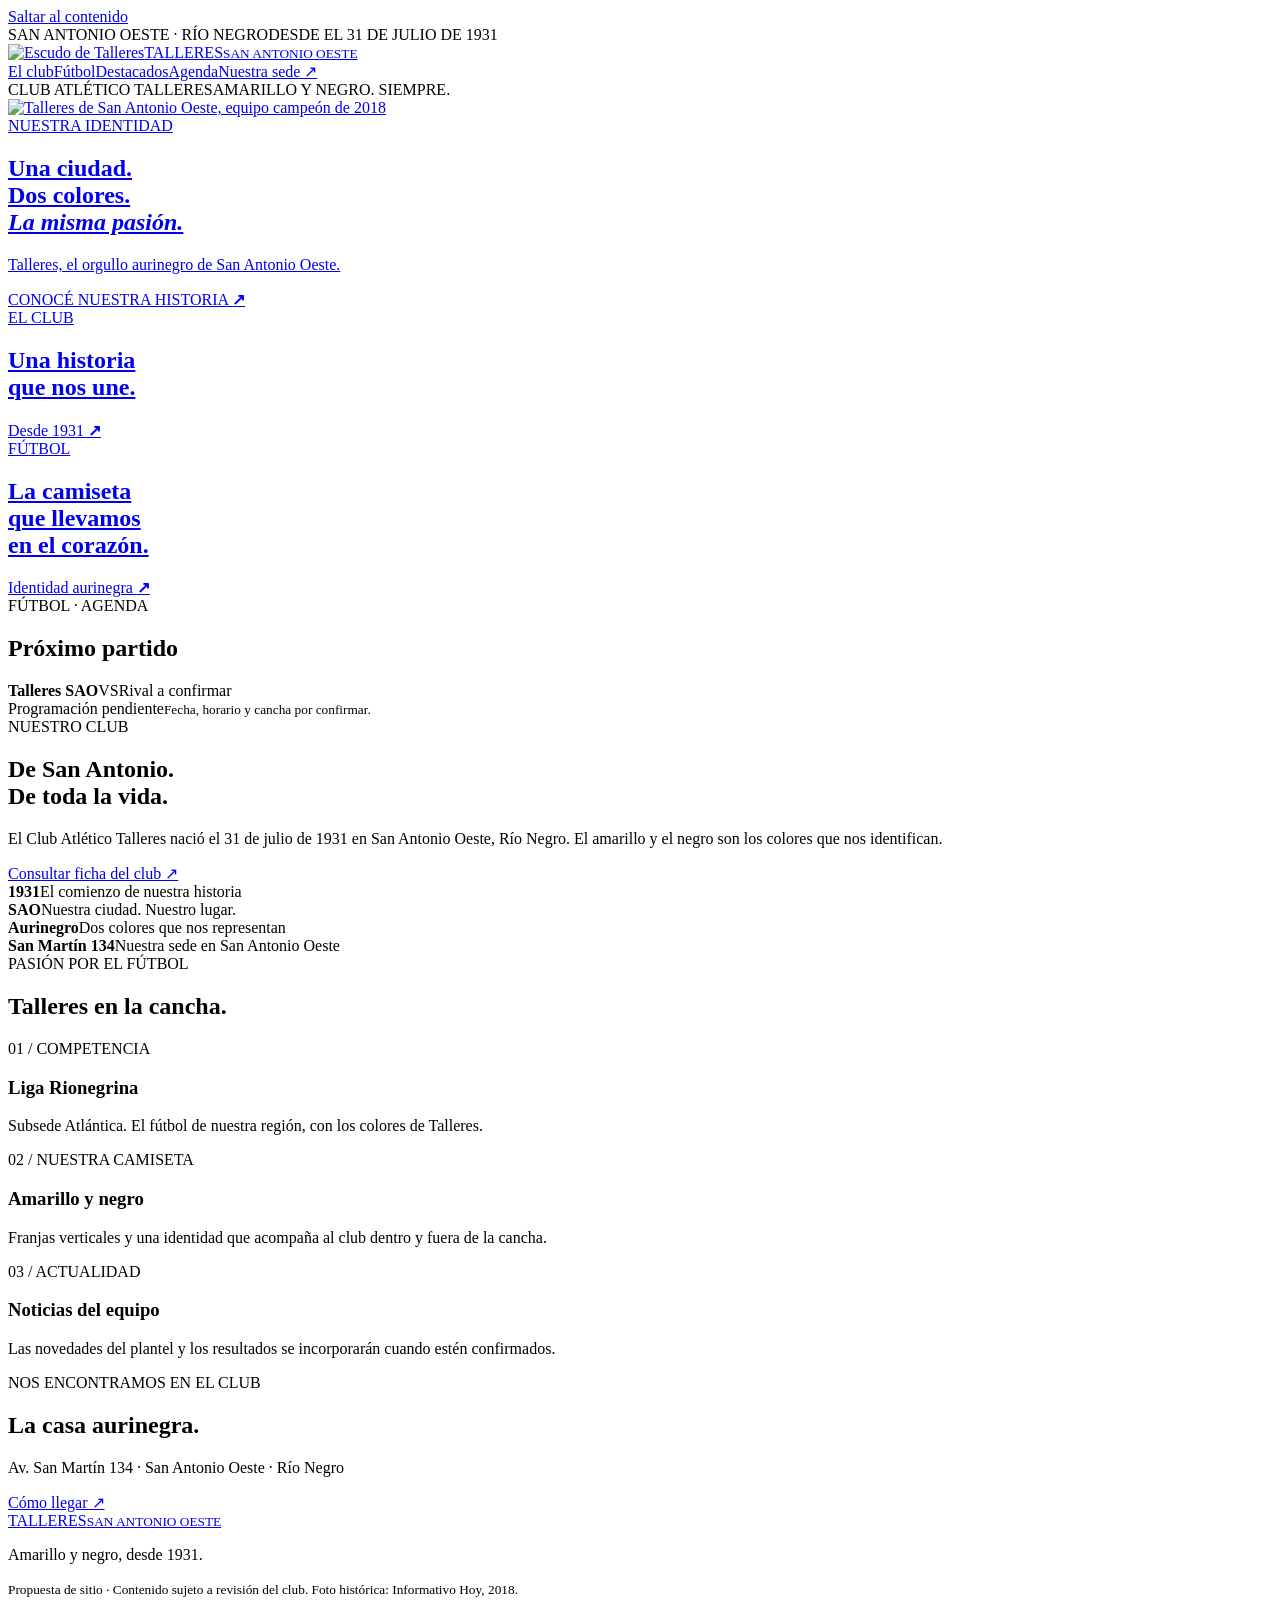
==== index.html @ a7f8552d "Primera versión web Talleres SAO" ====
<!DOCTYPE html>
<!-- saved from url=(0046)https://talleres-sao.fransilver.chatgpt.site/# -->
<html lang="es"><head><meta http-equiv="Content-Type" content="text/html; charset=UTF-8"><meta name="viewport" content="width=device-width, initial-scale=1"><link rel="preload" href="./index_files/escudo.png" as="image"><link rel="preload" href="./index_files/equipo.jpg" as="image"><link rel="stylesheet" href="./index_files/index.DuceRrPT.css" data-rsc-css-href="/_next/static/css/index.DuceRrPT.css" data-precedence="vite-rsc/importer-resources"><link rel="modulepreload" fetchpriority="low" href="./index_files/index-C9va-5Je.js.descarga"><script src="./index_files/rolldown-runtime-C60lm6uB.js.descarga" type="module" async=""></script><script src="./index_files/framework-D_rUT4EX.js.descarga" type="module" async=""></script><link rel="modulepreload" href="https://talleres-sao.fransilver.chatgpt.site/_next/static/chunks/layout-segment-context-BQGZk08B.js" crossorigin=""><title>Talleres SAO | Pasión aurinegra</title><meta name="description" content="Club Atlético Talleres de San Antonio Oeste. Historia, fútbol y comunidad aurinegra."><script>Object.assign(((self[Symbol.for("vinext.navigationRuntime")]??={bootstrap:{routeManifest:null},functions:{}}).bootstrap.rsc??={rsc:[]}),{params:{},nav:{"pathname":"/","searchParams":[]}})</script><link rel="modulepreload" href="./index_files/index-C9va-5Je.js.descarga">
<link rel="modulepreload" as="script" crossorigin="" href="./index_files/rolldown-runtime-C60lm6uB.js.descarga"><link rel="modulepreload" as="script" crossorigin="" href="./index_files/framework-D_rUT4EX.js.descarga"></head><body><a class="skip" href="https://talleres-sao.fransilver.chatgpt.site/#contenido">Saltar al contenido</a><div class="topline"><span>SAN ANTONIO OESTE · RÍO NEGRO</span><span>DESDE EL 31 DE JULIO DE 1931</span></div><header><a class="brand" href="https://talleres-sao.fransilver.chatgpt.site/#"><img src="./index_files/escudo.png" alt="Escudo de Talleres"><span>TALLERES<small>SAN ANTONIO OESTE</small></span></a><nav aria-label="Navegación principal"><a href="https://talleres-sao.fransilver.chatgpt.site/#club">El club</a><a href="https://talleres-sao.fransilver.chatgpt.site/#futbol">Fútbol</a><a href="https://talleres-sao.fransilver.chatgpt.site/#destacados">Destacados</a><a href="https://talleres-sao.fransilver.chatgpt.site/#agenda">Agenda</a><a class="nav-contact" href="https://talleres-sao.fransilver.chatgpt.site/#contacto">Nuestra sede ↗</a></nav></header><main id="contenido"><div class="sectionline"><span>CLUB ATLÉTICO TALLERES</span><span>AMARILLO Y NEGRO. SIEMPRE.</span></div><section class="newsgrid" id="destacados" aria-label="Destacados del club"><a class="hero" href="https://talleres-sao.fransilver.chatgpt.site/#club"><img class="hero-photo" src="./index_files/equipo.jpg" alt="Talleres de San Antonio Oeste, equipo campeón de 2018"><div class="shade"></div><div class="hero-copy"><span class="tag">NUESTRA IDENTIDAD</span><h1>Una ciudad.<br>Dos colores.<br><em>La misma pasión.</em></h1><p>Talleres, el orgullo aurinegro de San Antonio Oeste.</p><span class="read">CONOCÉ NUESTRA HISTORIA <b>↗</b></span></div></a><div class="sidecards"><a class="identity-card" href="https://talleres-sao.fransilver.chatgpt.site/#club"><span class="tag">EL CLUB</span><img src="./index_files/escudo.png" alt=""><div><h2>Una historia<br>que nos une.</h2><span>Desde 1931 <b>↗</b></span></div></a><a class="football-card" href="https://talleres-sao.fransilver.chatgpt.site/#futbol"><span class="tag">FÚTBOL</span><h2>La camiseta<br>que llevamos<br>en el corazón.</h2><span>Identidad aurinegra <b>↗</b></span></a></div></section><section class="agenda" id="agenda"><div><span class="eyebrow">FÚTBOL · AGENDA</span><h2>Próximo partido</h2></div><div class="fixture"><img src="./index_files/escudo.png" alt=""><strong>Talleres SAO</strong><span class="versus">VS</span><span>Rival a confirmar</span></div><div class="pending"><span class="dot"></span>Programación pendiente<small>Fecha, horario y cancha por confirmar.</small></div></section><section class="club" id="club"><div class="club-heading"><span class="eyebrow">NUESTRO CLUB</span><h2>De San Antonio.<br>De toda la vida.</h2><p>El Club Atlético Talleres nació el 31 de julio de 1931 en San Antonio Oeste, Río Negro. El amarillo y el negro son los colores que nos identifican.</p><a class="textlink" href="https://oncepatagonico.com.ar/club-atletico-talleres/" target="_blank" rel="noreferrer">Consultar ficha del club ↗</a></div><div class="facts"><article><strong>1931</strong><span>El comienzo de nuestra historia</span></article><article><strong>SAO</strong><span>Nuestra ciudad. Nuestro lugar.</span></article><article><strong>Aurinegro</strong><span>Dos colores que nos representan</span></article><article><strong>San Martín 134</strong><span>Nuestra sede en San Antonio Oeste</span></article></div></section><section class="football" id="futbol"><div><span class="eyebrow">PASIÓN POR EL FÚTBOL</span><h2>Talleres en la cancha.</h2></div><div class="football-info"><article><span>01 / COMPETENCIA</span><h3>Liga Rionegrina</h3><p>Subsede Atlántica. El fútbol de nuestra región, con los colores de Talleres.</p></article><article><span>02 / NUESTRA CAMISETA</span><h3>Amarillo y negro</h3><p>Franjas verticales y una identidad que acompaña al club dentro y fuera de la cancha.</p></article><article><span>03 / ACTUALIDAD</span><h3>Noticias del equipo</h3><p>Las novedades del plantel y los resultados se incorporarán cuando estén confirmados.</p></article></div></section><section class="contact" id="contacto"><span class="eyebrow">NOS ENCONTRAMOS EN EL CLUB</span><h2>La casa aurinegra.</h2><p>Av. San Martín 134 · San Antonio Oeste · Río Negro</p><a href="https://www.google.com/maps/search/?api=1&amp;query=Club+Atletico+Talleres+San+Martin+134+San+Antonio+Oeste" target="_blank" rel="noreferrer">Cómo llegar ↗</a></section></main><footer><a class="brand" href="https://talleres-sao.fransilver.chatgpt.site/#"><img src="./index_files/escudo.png" alt=""><span>TALLERES<small>SAN ANTONIO OESTE</small></span></a><p>Amarillo y negro, desde 1931.</p><small>Propuesta de sitio · Contenido sujeto a revisión del club. Foto histórica: Informativo Hoy, 2018.</small></footer><script type="module" src="./index_files/index-C9va-5Je.js.descarga" id="_R_" async=""></script><script>((self[Symbol.for("vinext.navigationRuntime")]??={bootstrap:{routeManifest:null},functions:{}}).bootstrap.rsc??={rsc:[]}).rsc.push("0:{\"page:/\":\"$L1\",\"layout:/\":\"$L2\",\"route:/\":\"$L3\",\"__route\":\"route:/\",\"__interceptionContext\":null,\"__layoutIds\":[\"layout:/\"],\"__rootLayout\":\"/\",\"__bfcacheSegmentIdentities\":{\"layout:/\":\"[\\\"layout\\\",\\\"layout:/\\\",\\\"root-boundary:/\\\",\\\"\\\"]\",\"page:/\":\"[\\\"page\\\",\\\"page:/\\\",\\\"root-boundary:/\\\",\\\"\\\"]\"},\"__srcPage\":[\"page\"],\"__layoutFlags\":{\"layout:/\":\"s\"},\"__artifactCompatibility\":{\"schemaVersion\":1,\"graphVersion\":\"app-route-graph:1177fd80f83fa7b0\",\"deploymentVersion\":\"80a77505-6326-41f4-8bcb-4fffc9654a44\",\"appElementsSchemaVersion\":1,\"rscPayloadSchemaVersion\":1,\"rootBoundaryId\":\"/\",\"renderEpoch\":null},\"__dynamicStaleTime\":0}\n")</script><script>((self[Symbol.for("vinext.navigationRuntime")]??={bootstrap:{routeManifest:null},functions:{}}).bootstrap.rsc??={rsc:[]}).rsc.push("4:I[\"3bb4c73cb361\",[],\"Children\",1]\n")</script><script>((self[Symbol.for("vinext.navigationRuntime")]??={bootstrap:{routeManifest:null},functions:{}}).bootstrap.rsc??={rsc:[]}).rsc.push("5:I[\"0bef8629d058\",[],\"GlobalErrorBoundary\",1]\n")</script><script>((self[Symbol.for("vinext.navigationRuntime")]??={bootstrap:{routeManifest:null},functions:{}}).bootstrap.rsc??={rsc:[]}).rsc.push("6:I[\"a7f3f1d63985\",[],\"default\",1]\n")</script><script>((self[Symbol.for("vinext.navigationRuntime")]??={bootstrap:{routeManifest:null},functions:{}}).bootstrap.rsc??={rsc:[]}).rsc.push("7:I[\"0bef8629d058\",[],\"ErrorBoundary\",1]\n")</script><script>((self[Symbol.for("vinext.navigationRuntime")]??={bootstrap:{routeManifest:null},functions:{}}).bootstrap.rsc??={rsc:[]}).rsc.push("8:I[\"bcc88b3729e4\",[],\"LayoutSegmentProvider\",1]\n")</script><script>((self[Symbol.for("vinext.navigationRuntime")]??={bootstrap:{routeManifest:null},functions:{}}).bootstrap.rsc??={rsc:[]}).rsc.push("9:I[\"3bb4c73cb361\",[],\"Slot\",1]\n")</script><script>((self[Symbol.for("vinext.navigationRuntime")]??={bootstrap:{routeManifest:null},functions:{}}).bootstrap.rsc??={rsc:[]}).rsc.push("a:I[\"0bef8629d058\",[],\"NotFoundBoundary\",1]\n")</script><script>((self[Symbol.for("vinext.navigationRuntime")]??={bootstrap:{routeManifest:null},functions:{}}).bootstrap.rsc??={rsc:[]}).rsc.push("b:I[\"fdec6512cad3\",[],\"AppRouterScrollTarget\",1]\n")</script><script>((self[Symbol.for("vinext.navigationRuntime")]??={bootstrap:{routeManifest:null},functions:{}}).bootstrap.rsc??={rsc:[]}).rsc.push("c:I[\"0bef8629d058\",[],\"RedirectBoundary\",1]\n")</script><script>((self[Symbol.for("vinext.navigationRuntime")]??={bootstrap:{routeManifest:null},functions:{}}).bootstrap.rsc??={rsc:[]}).rsc.push(":HL[\"/_next/static/css/index.DuceRrPT.css\",\"style\"     ]\n")</script><script>((self[Symbol.for("vinext.navigationRuntime")]??={bootstrap:{routeManifest:null},functions:{}}).bootstrap.rsc??={rsc:[]}).rsc.push("2:[[[\"$\",\"link\",\"css:/_next/static/css/index.DuceRrPT.css\",{\"rel\":\"stylesheet\",\"precedence\":\"vite-rsc/importer-resources\",\"href\":\"/_next/static/css/index.DuceRrPT.css\",\"data-rsc-css-href\":\"/_next/static/css/index.DuceRrPT.css\"}],\"$undefined\"],[\"$\",\"html\",null,{\"lang\":\"es\",\"children\":[\"$\",\"body\",null,{\"children\":[\"$\",\"$L4\",null,{}]}]}]]\n")</script><script>((self[Symbol.for("vinext.navigationRuntime")]??={bootstrap:{routeManifest:null},functions:{}}).bootstrap.rsc??={rsc:[]}).rsc.push("3:[[[\"$\",\"meta\",null,{\"charSet\":\"utf-8\"}],[[\"$\",\"title\",\"0\",{\"children\":\"Talleres SAO | Pasión aurinegra\"}],[\"$\",\"meta\",\"1\",{\"name\":\"description\",\"content\":\"Club Atlético Talleres de San Antonio Oeste. Historia, fútbol y comunidad aurinegra.\"}]],[[\"$\",\"meta\",\"0\",{\"name\":\"viewport\",\"content\":\"width=device-width, initial-scale=1\"}]]],[\"$\",\"$L5\",null,{\"fallback\":\"$6\",\"children\":[\"$\",\"$L7\",null,{\"fallback\":\"$6\",\"children\":[\"$\",\"$L8\",null,{\"providerId\":\"layout:/\",\"segmentMap\":{\"children\":[]},\"children\":[\"$\",\"$L9\",null,{\"id\":\"layout:/\",\"parallelSlots\":\"$undefined\",\"children\":[\"$\",\"$La\",null,{\"resetKey\":\"\",\"fallback\":[[\"$\",\"title\",null,{\"children\":\"404: This page could not be found.\"}],[\"$\",\"div\",null,{\"style\":{\"fontFamily\":\"system-ui,\\\"Segoe UI\\\",Roboto,Helvetica,Arial,sans-serif,\\\"Apple Color Emoji\\\",\\\"Segoe UI Emoji\\\"\",\"height\":\"100vh\",\"textAlign\":\"center\",\"display\":\"flex\",\"flexDirection\":\"column\",\"alignItems\":\"center\",\"justifyContent\":\"center\"},\"children\":[\"$\",\"div\",null,{\"children\":[[\"$\",\"style\",null,{\"dangerouslySetInnerHTML\":{\"__html\":\"body{color:#000;background:#fff;margin:0}.next-error-h1{border-right:1px solid rgba(0,0,0,.3)}@media (prefers-color-scheme:dark){body{color:#fff;background:#000}.next-error-h1{border-right:1px solid rgba(255,255,255,.3)}}\"}}],[\"$\",\"h1\",null,{\"className\":\"next-error-h1\",\"style\":{\"display\":\"inline-block\",\"margin\":\"0 20px 0 0\",\"padding\":\"0 23px 0 0\",\"fontSize\":24,\"fontWeight\":500,\"verticalAlign\":\"top\",\"lineHeight\":\"49px\"},\"children\":404}],[\"$\",\"div\",null,{\"style\":{\"display\":\"inline-block\"},\"children\":[\"$\",\"h2\",null,{\"style\":{\"fontSize\":14,\"fontWeight\":400,\"lineHeight\":\"49px\",\"margin\":0},\"children\":\"This page could not be found.\"}]}]]}]}]],\"children\":[\"$\",\"$Lb\",null,{\"children\":[\"$\",\"$Lc\",null,{\"children\":[[\"$\",\"$L8\",null,{\"providerId\":\"page:/\",\"segmentMap\":{\"children\":[\"__PAGE__\"]},\"children\":[\"$\",\"$L9\",null,{\"id\":\"page:/\"}]}],null]}]}]}]}]}]}]}],null,null]\n")</script><script>((self[Symbol.for("vinext.navigationRuntime")]??={bootstrap:{routeManifest:null},functions:{}}).bootstrap.rsc??={rsc:[]}).rsc.push(":HL[\"/escudo.png\",\"image\"]\n")</script><script>((self[Symbol.for("vinext.navigationRuntime")]??={bootstrap:{routeManifest:null},functions:{}}).bootstrap.rsc??={rsc:[]}).rsc.push(":HL[\"/equipo.jpg\",\"image\"]\n")</script><script>((self[Symbol.for("vinext.navigationRuntime")]??={bootstrap:{routeManifest:null},functions:{}}).bootstrap.rsc??={rsc:[]}).rsc.push("1:[[\"$\",\"a\",null,{\"className\":\"skip\",\"href\":\"#contenido\",\"children\":\"Saltar al contenido\"}],[\"$\",\"div\",null,{\"className\":\"topline\",\"children\":[[\"$\",\"span\",null,{\"children\":\"SAN ANTONIO OESTE · RÍO NEGRO\"}],[\"$\",\"span\",null,{\"children\":\"DESDE EL 31 DE JULIO DE 1931\"}]]}],[\"$\",\"header\",null,{\"children\":[[\"$\",\"a\",null,{\"className\":\"brand\",\"href\":\"#\",\"children\":[[\"$\",\"img\",null,{\"src\":\"/escudo.png\",\"alt\":\"Escudo de Talleres\"}],[\"$\",\"span\",null,{\"children\":[\"TALLERES\",[\"$\",\"small\",null,{\"children\":\"SAN ANTONIO OESTE\"}]]}]]}],[\"$\",\"nav\",null,{\"aria-label\":\"Navegación principal\",\"children\":[[\"$\",\"a\",null,{\"href\":\"#club\",\"children\":\"El club\"}],[\"$\",\"a\",null,{\"href\":\"#futbol\",\"children\":\"Fútbol\"}],[\"$\",\"a\",null,{\"href\":\"#destacados\",\"children\":\"Destacados\"}],[\"$\",\"a\",null,{\"href\":\"#agenda\",\"children\":\"Agenda\"}],[\"$\",\"a\",null,{\"className\":\"nav-contact\",\"href\":\"#contacto\",\"children\":\"Nuestra sede ↗\"}]]}]]}],[\"$\",\"main\",null,{\"id\":\"contenido\",\"children\":[[\"$\",\"div\",null,{\"className\":\"sectionline\",\"children\":[[\"$\",\"span\",null,{\"children\":\"CLUB ATLÉTICO TALLERES\"}],[\"$\",\"span\",null,{\"children\":\"AMARILLO Y NEGRO. SIEMPRE.\"}]]}],[\"$\",\"section\",null,{\"className\":\"newsgrid\",\"id\":\"destacados\",\"aria-label\":\"Destacados del club\",\"children\":[[\"$\",\"a\",null,{\"className\":\"hero\",\"href\":\"#club\",\"children\":[[\"$\",\"img\",null,{\"className\":\"hero-photo\",\"src\":\"/equipo.jpg\",\"alt\":\"Talleres de San Antonio Oeste, equipo campeón de 2018\"}],[\"$\",\"div\",null,{\"className\":\"shade\"}],[\"$\",\"div\",null,{\"className\":\"hero-copy\",\"children\":[[\"$\",\"span\",null,{\"className\":\"tag\",\"children\":\"NUESTRA IDENTIDAD\"}],[\"$\",\"h1\",null,{\"children\":[\"Una ciudad.\",[\"$\",\"br\",null,{}],\"Dos colores.\",[\"$\",\"br\",null,{}],[\"$\",\"em\",null,{\"children\":\"La misma pasión.\"}]]}],[\"$\",\"p\",null,{\"children\":\"Talleres, el orgullo aurinegro de San Antonio Oeste.\"}],[\"$\",\"span\",null,{\"className\":\"read\",\"children\":[\"CONOCÉ NUESTRA HISTORIA \",[\"$\",\"b\",null,{\"children\":\"↗\"}]]}]]}]]}],[\"$\",\"div\",null,{\"className\":\"sidecards\",\"children\":[[\"$\",\"a\",null,{\"className\":\"identity-card\",\"href\":\"#club\",\"children\":[[\"$\",\"span\",null,{\"className\":\"tag\",\"children\":\"EL CLUB\"}],[\"$\",\"img\",null,{\"src\":\"/escudo.png\",\"alt\":\"\"}],[\"$\",\"div\",null,{\"children\":[[\"$\",\"h2\",null,{\"children\":[\"Una historia\",[\"$\",\"br\",null,{}],\"que nos une.\"]}],[\"$\",\"span\",null,{\"children\":[\"Desde 1931 \",[\"$\",\"b\",null,{\"children\":\"↗\"}]]}]]}]]}],[\"$\",\"a\",null,{\"className\":\"football-card\",\"href\":\"#futbol\",\"children\":[[\"$\",\"span\",null,{\"className\":\"tag\",\"children\":\"FÚTBOL\"}],[\"$\",\"h2\",null,{\"children\":[\"La camiseta\",[\"$\",\"br\",null,{}],\"que llevamos\",[\"$\",\"br\",null,{}],\"en el corazón.\"]}],[\"$\",\"span\",null,{\"children\":[\"Identidad aurinegra \",[\"$\",\"b\",null,{\"children\":\"↗\"}]]}]]}]]}]]}],[\"$\",\"section\",null,{\"className\":\"agenda\",\"id\":\"agenda\",\"children\":[[\"$\",\"div\",null,{\"children\":[[\"$\",\"span\",null,{\"className\":\"eyebrow\",\"children\":\"FÚTBOL · AGENDA\"}],[\"$\",\"h2\",null,{\"children\":\"Próximo partido\"}]]}],[\"$\",\"div\",null,{\"className\":\"fixture\",\"children\":[[\"$\",\"img\",null,{\"src\":\"/escudo.png\",\"alt\":\"\"}],[\"$\",\"strong\",null,{\"children\":\"Talleres SAO\"}],[\"$\",\"span\",null,{\"className\":\"versus\",\"children\":\"VS\"}],[\"$\",\"span\",null,{\"children\":\"Rival a confirmar\"}]]}],[\"$\",\"div\",null,{\"className\":\"pending\",\"children\":[[\"$\",\"span\",null,{\"className\":\"dot\"}],\"Programación pendiente\",[\"$\",\"small\",null,{\"children\":\"Fecha, horario y cancha por confirmar.\"}]]}]]}],[\"$\",\"section\",null,{\"className\":\"club\",\"id\":\"club\",\"children\":[[\"$\",\"div\",null,{\"className\":\"club-heading\",\"children\":[[\"$\",\"span\",null,{\"className\":\"eyebrow\",\"children\":\"NUESTRO CLUB\"}],[\"$\",\"h2\",null,{\"children\":[\"De San Antonio.\",[\"$\",\"br\",null,{}],\"De toda la vida.\"]}],[\"$\",\"p\",null,{\"children\":\"El Club Atlético Talleres nació el 31 de julio de 1931 en San Antonio Oeste, Río Negro. El amarillo y el negro son los colores que nos identifican.\"}],[\"$\",\"a\",null,{\"className\":\"textlink\",\"href\":\"https://oncepatagonico.com.ar/club-atletico-talleres/\",\"target\":\"_blank\",\"rel\":\"noreferrer\",\"children\":\"Consultar ficha del club ↗\"}]]}],[\"$\",\"div\",null,{\"className\":\"facts\",\"children\":[[\"$\",\"article\",null,{\"children\":[[\"$\",\"strong\",null,{\"children\":\"1931\"}],[\"$\",\"span\",null,{\"children\":\"El comienzo de nuestra historia\"}]]}],[\"$\",\"article\",null,{\"children\":[[\"$\",\"strong\",null,{\"children\":\"SAO\"}],[\"$\",\"span\",null,{\"children\":\"Nuestra ciudad. Nuestro lugar.\"}]]}],[\"$\",\"article\",null,{\"children\":[[\"$\",\"strong\",null,{\"children\":\"Aurinegro\"}],[\"$\",\"span\",null,{\"children\":\"Dos colores que nos representan\"}]]}],[\"$\",\"article\",null,{\"children\":[[\"$\",\"strong\",null,{\"children\":\"San Martín 134\"}],[\"$\",\"span\",null,{\"children\":\"Nuestra sede en San Antonio Oeste\"}]]}]]}]]}],[\"$\",\"section\",null,{\"className\":\"football\",\"id\":\"futbol\",\"children\":[[\"$\",\"div\",null,{\"children\":[[\"$\",\"span\",null,{\"className\":\"eyebrow\",\"children\":\"PASIÓN POR EL FÚTBOL\"}],[\"$\",\"h2\",null,{\"children\":\"Talleres en la cancha.\"}]]}],[\"$\",\"div\",null,{\"className\":\"football-info\",\"children\":[\"$Ld\",\"$Le\",\"$Lf\"]}]]}],\"$L10\"]}],\"$L11\"]\n")</script><script>((self[Symbol.for("vinext.navigationRuntime")]??={bootstrap:{routeManifest:null},functions:{}}).bootstrap.rsc??={rsc:[]}).rsc.push("d:[\"$\",\"article\",null,{\"children\":[[\"$\",\"span\",null,{\"children\":\"01 / COMPETENCIA\"}],[\"$\",\"h3\",null,{\"children\":\"Liga Rionegrina\"}],[\"$\",\"p\",null,{\"children\":\"Subsede Atlántica. El fútbol de nuestra región, con los colores de Talleres.\"}]]}]\n")</script><script>((self[Symbol.for("vinext.navigationRuntime")]??={bootstrap:{routeManifest:null},functions:{}}).bootstrap.rsc??={rsc:[]}).rsc.push("e:[\"$\",\"article\",null,{\"children\":[[\"$\",\"span\",null,{\"children\":\"02 / NUESTRA CAMISETA\"}],[\"$\",\"h3\",null,{\"children\":\"Amarillo y negro\"}],[\"$\",\"p\",null,{\"children\":\"Franjas verticales y una identidad que acompaña al club dentro y fuera de la cancha.\"}]]}]\n")</script><script>((self[Symbol.for("vinext.navigationRuntime")]??={bootstrap:{routeManifest:null},functions:{}}).bootstrap.rsc??={rsc:[]}).rsc.push("f:[\"$\",\"article\",null,{\"children\":[[\"$\",\"span\",null,{\"children\":\"03 / ACTUALIDAD\"}],[\"$\",\"h3\",null,{\"children\":\"Noticias del equipo\"}],[\"$\",\"p\",null,{\"children\":\"Las novedades del plantel y los resultados se incorporarán cuando estén confirmados.\"}]]}]\n")</script><script>((self[Symbol.for("vinext.navigationRuntime")]??={bootstrap:{routeManifest:null},functions:{}}).bootstrap.rsc??={rsc:[]}).rsc.push("10:[\"$\",\"section\",null,{\"className\":\"contact\",\"id\":\"contacto\",\"children\":[[\"$\",\"span\",null,{\"className\":\"eyebrow\",\"children\":\"NOS ENCONTRAMOS EN EL CLUB\"}],[\"$\",\"h2\",null,{\"children\":\"La casa aurinegra.\"}],[\"$\",\"p\",null,{\"children\":\"Av. San Martín 134 · San Antonio Oeste · Río Negro\"}],[\"$\",\"a\",null,{\"href\":\"https://www.google.com/maps/search/?api=1\u0026query=Club+Atletico+Talleres+San+Martin+134+San+Antonio+Oeste\",\"target\":\"_blank\",\"rel\":\"noreferrer\",\"children\":\"Cómo llegar ↗\"}]]}]\n")</script><script>((self[Symbol.for("vinext.navigationRuntime")]??={bootstrap:{routeManifest:null},functions:{}}).bootstrap.rsc??={rsc:[]}).rsc.push("11:[\"$\",\"footer\",null,{\"children\":[[\"$\",\"a\",null,{\"className\":\"brand\",\"href\":\"#\",\"children\":[[\"$\",\"img\",null,{\"src\":\"/escudo.png\",\"alt\":\"\"}],[\"$\",\"span\",null,{\"children\":[\"TALLERES\",[\"$\",\"small\",null,{\"children\":\"SAN ANTONIO OESTE\"}]]}]]}],[\"$\",\"p\",null,{\"children\":\"Amarillo y negro, desde 1931.\"}],[\"$\",\"small\",null,{\"children\":\"Propuesta de sitio · Contenido sujeto a revisión del club. Foto histórica: Informativo Hoy, 2018.\"}]]}]\n")</script><script>Object.assign(((self[Symbol.for("vinext.navigationRuntime")]??={bootstrap:{routeManifest:null},functions:{}}).bootstrap.rsc??={rsc:[]}),{"initialCacheKind":"static"});((self[Symbol.for("vinext.navigationRuntime")]??={bootstrap:{routeManifest:null},functions:{}}).bootstrap.rsc??={rsc:[]}).done=true</script><script>(function(){function c(){var b=a.contentDocument||(a.contentWindow&&a.contentWindow.document);if(b){var d=b.createElement('script');d.innerHTML="window.__CF$cv$params={r:'a37061225b28950c',t:'MTc4ODcyODE3Nw=='};var a=document.createElement('script');a.src='/cdn-cgi/challenge-platform/scripts/jsd/main.js';document.getElementsByTagName('head')[0].appendChild(a);";b.getElementsByTagName('head')[0].appendChild(d)}}if(document.body){var a=document.createElement('iframe');a.height=1;a.width=1;a.style.position='absolute';a.style.top=0;a.style.left=0;a.style.border='none';a.style.visibility='hidden';document.body.appendChild(a);if('loading'!==document.readyState)c();else if(window.addEventListener)document.addEventListener('DOMContentLoaded',c);else{var e=document.onreadystatechange||function(){};document.onreadystatechange=function(b){e(b);'loading'!==document.readyState&&(document.onreadystatechange=e,c())}}}})();</script><iframe height="1" width="1" style="position: absolute; top: 0px; left: 0px; border-width: medium; border-style: none; border-color: currentcolor; border-image: none; visibility: hidden;" src="./index_files/saved_resource.html"></iframe></body></html>
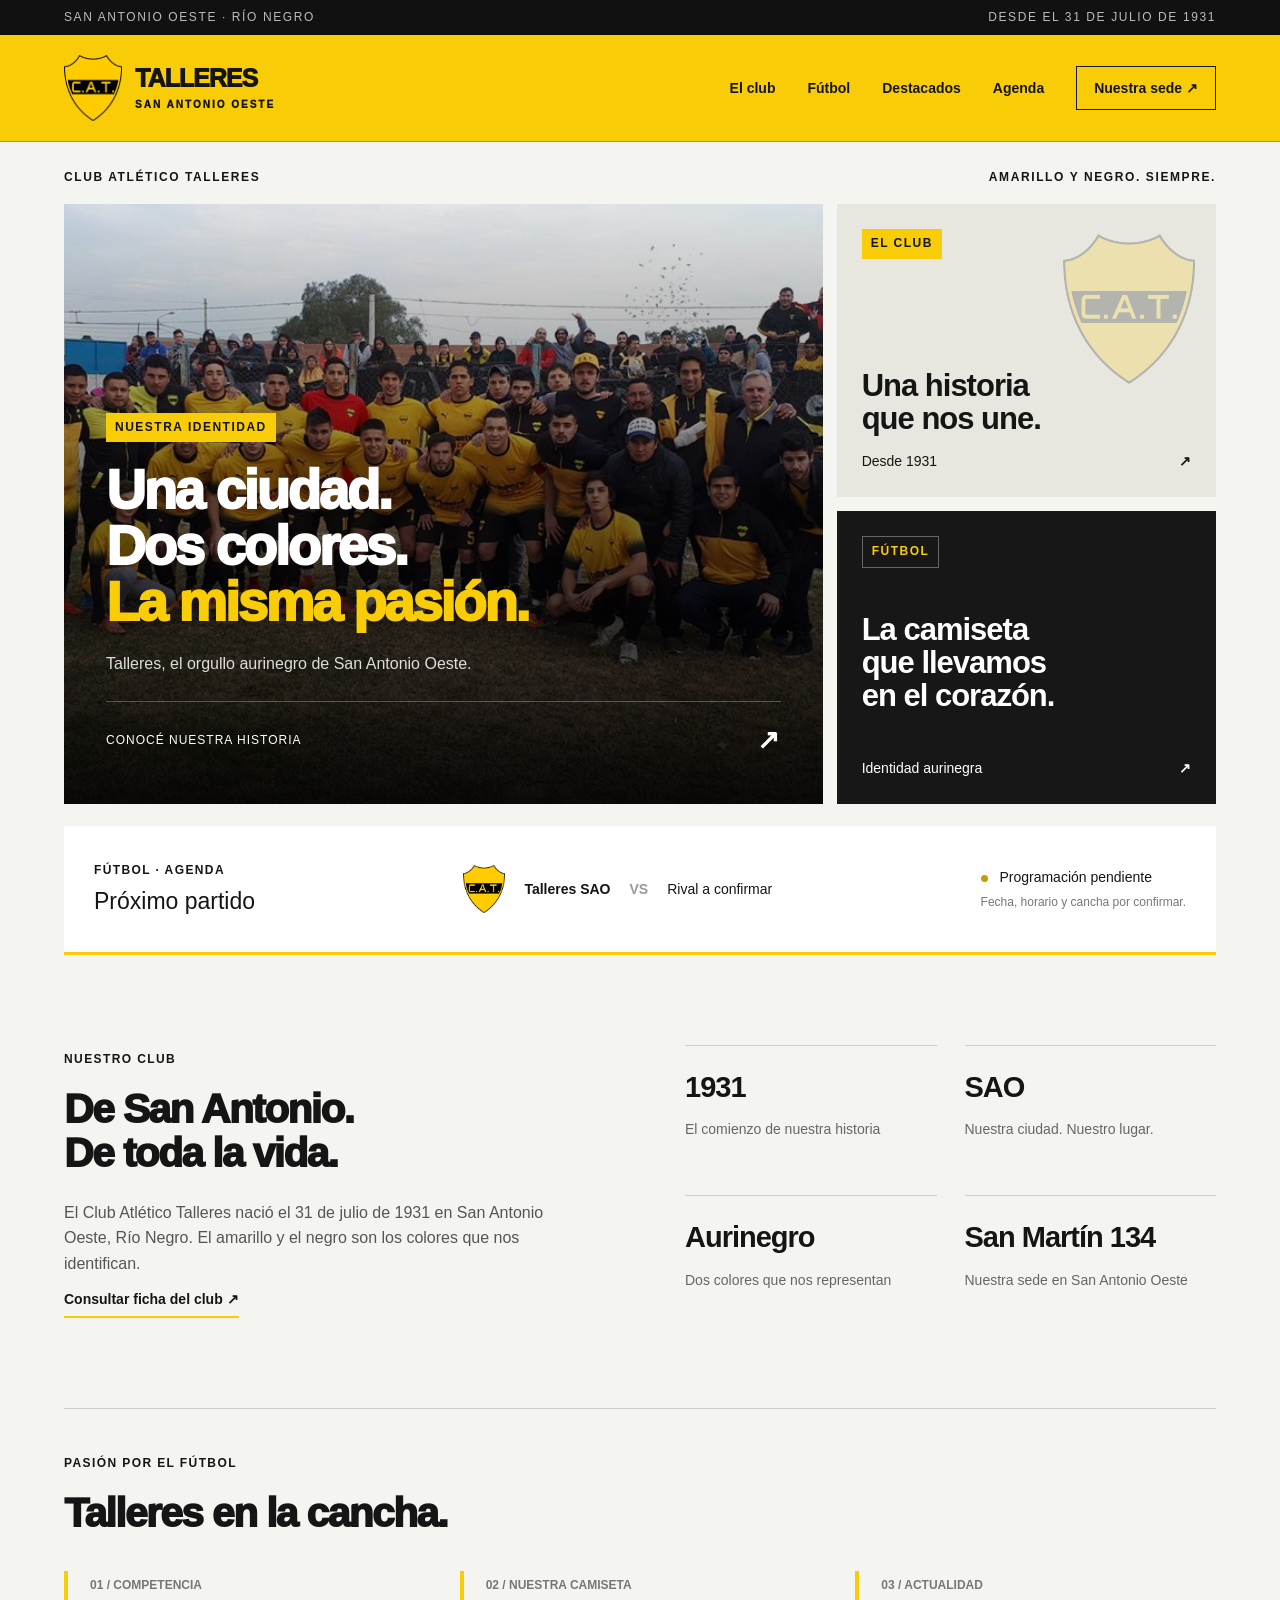
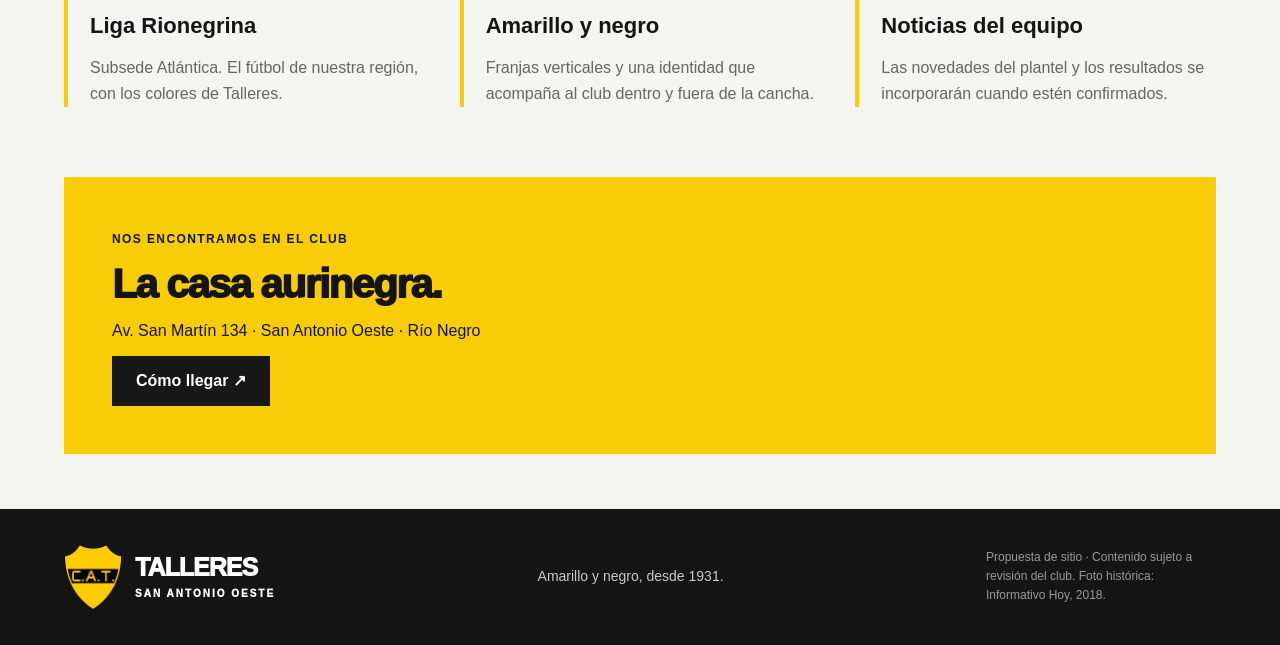
==== commit 2adaffd6: "Limpiar sitio y corregir enlaces" ====
--- a/index.html
+++ b/index.html
@@ -1,4 +1,533 @@
 <!DOCTYPE html>
-<!-- saved from url=(0046)https://talleres-sao.fransilver.chatgpt.site/# -->
-<html lang="es"><head><meta http-equiv="Content-Type" content="text/html; charset=UTF-8"><meta name="viewport" content="width=device-width, initial-scale=1"><link rel="preload" href="./index_files/escudo.png" as="image"><link rel="preload" href="./index_files/equipo.jpg" as="image"><link rel="stylesheet" href="./index_files/index.DuceRrPT.css" data-rsc-css-href="/_next/static/css/index.DuceRrPT.css" data-precedence="vite-rsc/importer-resources"><link rel="modulepreload" fetchpriority="low" href="./index_files/index-C9va-5Je.js.descarga"><script src="./index_files/rolldown-runtime-C60lm6uB.js.descarga" type="module" async=""></script><script src="./index_files/framework-D_rUT4EX.js.descarga" type="module" async=""></script><link rel="modulepreload" href="https://talleres-sao.fransilver.chatgpt.site/_next/static/chunks/layout-segment-context-BQGZk08B.js" crossorigin=""><title>Talleres SAO | Pasión aurinegra</title><meta name="description" content="Club Atlético Talleres de San Antonio Oeste. Historia, fútbol y comunidad aurinegra."><script>Object.assign(((self[Symbol.for("vinext.navigationRuntime")]??={bootstrap:{routeManifest:null},functions:{}}).bootstrap.rsc??={rsc:[]}),{params:{},nav:{"pathname":"/","searchParams":[]}})</script><link rel="modulepreload" href="./index_files/index-C9va-5Je.js.descarga">
-<link rel="modulepreload" as="script" crossorigin="" href="./index_files/rolldown-runtime-C60lm6uB.js.descarga"><link rel="modulepreload" as="script" crossorigin="" href="./index_files/framework-D_rUT4EX.js.descarga"></head><body><a class="skip" href="https://talleres-sao.fransilver.chatgpt.site/#contenido">Saltar al contenido</a><div class="topline"><span>SAN ANTONIO OESTE · RÍO NEGRO</span><span>DESDE EL 31 DE JULIO DE 1931</span></div><header><a class="brand" href="https://talleres-sao.fransilver.chatgpt.site/#"><img src="./index_files/escudo.png" alt="Escudo de Talleres"><span>TALLERES<small>SAN ANTONIO OESTE</small></span></a><nav aria-label="Navegación principal"><a href="https://talleres-sao.fransilver.chatgpt.site/#club">El club</a><a href="https://talleres-sao.fransilver.chatgpt.site/#futbol">Fútbol</a><a href="https://talleres-sao.fransilver.chatgpt.site/#destacados">Destacados</a><a href="https://talleres-sao.fransilver.chatgpt.site/#agenda">Agenda</a><a class="nav-contact" href="https://talleres-sao.fransilver.chatgpt.site/#contacto">Nuestra sede ↗</a></nav></header><main id="contenido"><div class="sectionline"><span>CLUB ATLÉTICO TALLERES</span><span>AMARILLO Y NEGRO. SIEMPRE.</span></div><section class="newsgrid" id="destacados" aria-label="Destacados del club"><a class="hero" href="https://talleres-sao.fransilver.chatgpt.site/#club"><img class="hero-photo" src="./index_files/equipo.jpg" alt="Talleres de San Antonio Oeste, equipo campeón de 2018"><div class="shade"></div><div class="hero-copy"><span class="tag">NUESTRA IDENTIDAD</span><h1>Una ciudad.<br>Dos colores.<br><em>La misma pasión.</em></h1><p>Talleres, el orgullo aurinegro de San Antonio Oeste.</p><span class="read">CONOCÉ NUESTRA HISTORIA <b>↗</b></span></div></a><div class="sidecards"><a class="identity-card" href="https://talleres-sao.fransilver.chatgpt.site/#club"><span class="tag">EL CLUB</span><img src="./index_files/escudo.png" alt=""><div><h2>Una historia<br>que nos une.</h2><span>Desde 1931 <b>↗</b></span></div></a><a class="football-card" href="https://talleres-sao.fransilver.chatgpt.site/#futbol"><span class="tag">FÚTBOL</span><h2>La camiseta<br>que llevamos<br>en el corazón.</h2><span>Identidad aurinegra <b>↗</b></span></a></div></section><section class="agenda" id="agenda"><div><span class="eyebrow">FÚTBOL · AGENDA</span><h2>Próximo partido</h2></div><div class="fixture"><img src="./index_files/escudo.png" alt=""><strong>Talleres SAO</strong><span class="versus">VS</span><span>Rival a confirmar</span></div><div class="pending"><span class="dot"></span>Programación pendiente<small>Fecha, horario y cancha por confirmar.</small></div></section><section class="club" id="club"><div class="club-heading"><span class="eyebrow">NUESTRO CLUB</span><h2>De San Antonio.<br>De toda la vida.</h2><p>El Club Atlético Talleres nació el 31 de julio de 1931 en San Antonio Oeste, Río Negro. El amarillo y el negro son los colores que nos identifican.</p><a class="textlink" href="https://oncepatagonico.com.ar/club-atletico-talleres/" target="_blank" rel="noreferrer">Consultar ficha del club ↗</a></div><div class="facts"><article><strong>1931</strong><span>El comienzo de nuestra historia</span></article><article><strong>SAO</strong><span>Nuestra ciudad. Nuestro lugar.</span></article><article><strong>Aurinegro</strong><span>Dos colores que nos representan</span></article><article><strong>San Martín 134</strong><span>Nuestra sede en San Antonio Oeste</span></article></div></section><section class="football" id="futbol"><div><span class="eyebrow">PASIÓN POR EL FÚTBOL</span><h2>Talleres en la cancha.</h2></div><div class="football-info"><article><span>01 / COMPETENCIA</span><h3>Liga Rionegrina</h3><p>Subsede Atlántica. El fútbol de nuestra región, con los colores de Talleres.</p></article><article><span>02 / NUESTRA CAMISETA</span><h3>Amarillo y negro</h3><p>Franjas verticales y una identidad que acompaña al club dentro y fuera de la cancha.</p></article><article><span>03 / ACTUALIDAD</span><h3>Noticias del equipo</h3><p>Las novedades del plantel y los resultados se incorporarán cuando estén confirmados.</p></article></div></section><section class="contact" id="contacto"><span class="eyebrow">NOS ENCONTRAMOS EN EL CLUB</span><h2>La casa aurinegra.</h2><p>Av. San Martín 134 · San Antonio Oeste · Río Negro</p><a href="https://www.google.com/maps/search/?api=1&amp;query=Club+Atletico+Talleres+San+Martin+134+San+Antonio+Oeste" target="_blank" rel="noreferrer">Cómo llegar ↗</a></section></main><footer><a class="brand" href="https://talleres-sao.fransilver.chatgpt.site/#"><img src="./index_files/escudo.png" alt=""><span>TALLERES<small>SAN ANTONIO OESTE</small></span></a><p>Amarillo y negro, desde 1931.</p><small>Propuesta de sitio · Contenido sujeto a revisión del club. Foto histórica: Informativo Hoy, 2018.</small></footer><script type="module" src="./index_files/index-C9va-5Je.js.descarga" id="_R_" async=""></script><script>((self[Symbol.for("vinext.navigationRuntime")]??={bootstrap:{routeManifest:null},functions:{}}).bootstrap.rsc??={rsc:[]}).rsc.push("0:{\"page:/\":\"$L1\",\"layout:/\":\"$L2\",\"route:/\":\"$L3\",\"__route\":\"route:/\",\"__interceptionContext\":null,\"__layoutIds\":[\"layout:/\"],\"__rootLayout\":\"/\",\"__bfcacheSegmentIdentities\":{\"layout:/\":\"[\\\"layout\\\",\\\"layout:/\\\",\\\"root-boundary:/\\\",\\\"\\\"]\",\"page:/\":\"[\\\"page\\\",\\\"page:/\\\",\\\"root-boundary:/\\\",\\\"\\\"]\"},\"__srcPage\":[\"page\"],\"__layoutFlags\":{\"layout:/\":\"s\"},\"__artifactCompatibility\":{\"schemaVersion\":1,\"graphVersion\":\"app-route-graph:1177fd80f83fa7b0\",\"deploymentVersion\":\"80a77505-6326-41f4-8bcb-4fffc9654a44\",\"appElementsSchemaVersion\":1,\"rscPayloadSchemaVersion\":1,\"rootBoundaryId\":\"/\",\"renderEpoch\":null},\"__dynamicStaleTime\":0}\n")</script><script>((self[Symbol.for("vinext.navigationRuntime")]??={bootstrap:{routeManifest:null},functions:{}}).bootstrap.rsc??={rsc:[]}).rsc.push("4:I[\"3bb4c73cb361\",[],\"Children\",1]\n")</script><script>((self[Symbol.for("vinext.navigationRuntime")]??={bootstrap:{routeManifest:null},functions:{}}).bootstrap.rsc??={rsc:[]}).rsc.push("5:I[\"0bef8629d058\",[],\"GlobalErrorBoundary\",1]\n")</script><script>((self[Symbol.for("vinext.navigationRuntime")]??={bootstrap:{routeManifest:null},functions:{}}).bootstrap.rsc??={rsc:[]}).rsc.push("6:I[\"a7f3f1d63985\",[],\"default\",1]\n")</script><script>((self[Symbol.for("vinext.navigationRuntime")]??={bootstrap:{routeManifest:null},functions:{}}).bootstrap.rsc??={rsc:[]}).rsc.push("7:I[\"0bef8629d058\",[],\"ErrorBoundary\",1]\n")</script><script>((self[Symbol.for("vinext.navigationRuntime")]??={bootstrap:{routeManifest:null},functions:{}}).bootstrap.rsc??={rsc:[]}).rsc.push("8:I[\"bcc88b3729e4\",[],\"LayoutSegmentProvider\",1]\n")</script><script>((self[Symbol.for("vinext.navigationRuntime")]??={bootstrap:{routeManifest:null},functions:{}}).bootstrap.rsc??={rsc:[]}).rsc.push("9:I[\"3bb4c73cb361\",[],\"Slot\",1]\n")</script><script>((self[Symbol.for("vinext.navigationRuntime")]??={bootstrap:{routeManifest:null},functions:{}}).bootstrap.rsc??={rsc:[]}).rsc.push("a:I[\"0bef8629d058\",[],\"NotFoundBoundary\",1]\n")</script><script>((self[Symbol.for("vinext.navigationRuntime")]??={bootstrap:{routeManifest:null},functions:{}}).bootstrap.rsc??={rsc:[]}).rsc.push("b:I[\"fdec6512cad3\",[],\"AppRouterScrollTarget\",1]\n")</script><script>((self[Symbol.for("vinext.navigationRuntime")]??={bootstrap:{routeManifest:null},functions:{}}).bootstrap.rsc??={rsc:[]}).rsc.push("c:I[\"0bef8629d058\",[],\"RedirectBoundary\",1]\n")</script><script>((self[Symbol.for("vinext.navigationRuntime")]??={bootstrap:{routeManifest:null},functions:{}}).bootstrap.rsc??={rsc:[]}).rsc.push(":HL[\"/_next/static/css/index.DuceRrPT.css\",\"style\"     ]\n")</script><script>((self[Symbol.for("vinext.navigationRuntime")]??={bootstrap:{routeManifest:null},functions:{}}).bootstrap.rsc??={rsc:[]}).rsc.push("2:[[[\"$\",\"link\",\"css:/_next/static/css/index.DuceRrPT.css\",{\"rel\":\"stylesheet\",\"precedence\":\"vite-rsc/importer-resources\",\"href\":\"/_next/static/css/index.DuceRrPT.css\",\"data-rsc-css-href\":\"/_next/static/css/index.DuceRrPT.css\"}],\"$undefined\"],[\"$\",\"html\",null,{\"lang\":\"es\",\"children\":[\"$\",\"body\",null,{\"children\":[\"$\",\"$L4\",null,{}]}]}]]\n")</script><script>((self[Symbol.for("vinext.navigationRuntime")]??={bootstrap:{routeManifest:null},functions:{}}).bootstrap.rsc??={rsc:[]}).rsc.push("3:[[[\"$\",\"meta\",null,{\"charSet\":\"utf-8\"}],[[\"$\",\"title\",\"0\",{\"children\":\"Talleres SAO | Pasión aurinegra\"}],[\"$\",\"meta\",\"1\",{\"name\":\"description\",\"content\":\"Club Atlético Talleres de San Antonio Oeste. Historia, fútbol y comunidad aurinegra.\"}]],[[\"$\",\"meta\",\"0\",{\"name\":\"viewport\",\"content\":\"width=device-width, initial-scale=1\"}]]],[\"$\",\"$L5\",null,{\"fallback\":\"$6\",\"children\":[\"$\",\"$L7\",null,{\"fallback\":\"$6\",\"children\":[\"$\",\"$L8\",null,{\"providerId\":\"layout:/\",\"segmentMap\":{\"children\":[]},\"children\":[\"$\",\"$L9\",null,{\"id\":\"layout:/\",\"parallelSlots\":\"$undefined\",\"children\":[\"$\",\"$La\",null,{\"resetKey\":\"\",\"fallback\":[[\"$\",\"title\",null,{\"children\":\"404: This page could not be found.\"}],[\"$\",\"div\",null,{\"style\":{\"fontFamily\":\"system-ui,\\\"Segoe UI\\\",Roboto,Helvetica,Arial,sans-serif,\\\"Apple Color Emoji\\\",\\\"Segoe UI Emoji\\\"\",\"height\":\"100vh\",\"textAlign\":\"center\",\"display\":\"flex\",\"flexDirection\":\"column\",\"alignItems\":\"center\",\"justifyContent\":\"center\"},\"children\":[\"$\",\"div\",null,{\"children\":[[\"$\",\"style\",null,{\"dangerouslySetInnerHTML\":{\"__html\":\"body{color:#000;background:#fff;margin:0}.next-error-h1{border-right:1px solid rgba(0,0,0,.3)}@media (prefers-color-scheme:dark){body{color:#fff;background:#000}.next-error-h1{border-right:1px solid rgba(255,255,255,.3)}}\"}}],[\"$\",\"h1\",null,{\"className\":\"next-error-h1\",\"style\":{\"display\":\"inline-block\",\"margin\":\"0 20px 0 0\",\"padding\":\"0 23px 0 0\",\"fontSize\":24,\"fontWeight\":500,\"verticalAlign\":\"top\",\"lineHeight\":\"49px\"},\"children\":404}],[\"$\",\"div\",null,{\"style\":{\"display\":\"inline-block\"},\"children\":[\"$\",\"h2\",null,{\"style\":{\"fontSize\":14,\"fontWeight\":400,\"lineHeight\":\"49px\",\"margin\":0},\"children\":\"This page could not be found.\"}]}]]}]}]],\"children\":[\"$\",\"$Lb\",null,{\"children\":[\"$\",\"$Lc\",null,{\"children\":[[\"$\",\"$L8\",null,{\"providerId\":\"page:/\",\"segmentMap\":{\"children\":[\"__PAGE__\"]},\"children\":[\"$\",\"$L9\",null,{\"id\":\"page:/\"}]}],null]}]}]}]}]}]}]}],null,null]\n")</script><script>((self[Symbol.for("vinext.navigationRuntime")]??={bootstrap:{routeManifest:null},functions:{}}).bootstrap.rsc??={rsc:[]}).rsc.push(":HL[\"/escudo.png\",\"image\"]\n")</script><script>((self[Symbol.for("vinext.navigationRuntime")]??={bootstrap:{routeManifest:null},functions:{}}).bootstrap.rsc??={rsc:[]}).rsc.push(":HL[\"/equipo.jpg\",\"image\"]\n")</script><script>((self[Symbol.for("vinext.navigationRuntime")]??={bootstrap:{routeManifest:null},functions:{}}).bootstrap.rsc??={rsc:[]}).rsc.push("1:[[\"$\",\"a\",null,{\"className\":\"skip\",\"href\":\"#contenido\",\"children\":\"Saltar al contenido\"}],[\"$\",\"div\",null,{\"className\":\"topline\",\"children\":[[\"$\",\"span\",null,{\"children\":\"SAN ANTONIO OESTE · RÍO NEGRO\"}],[\"$\",\"span\",null,{\"children\":\"DESDE EL 31 DE JULIO DE 1931\"}]]}],[\"$\",\"header\",null,{\"children\":[[\"$\",\"a\",null,{\"className\":\"brand\",\"href\":\"#\",\"children\":[[\"$\",\"img\",null,{\"src\":\"/escudo.png\",\"alt\":\"Escudo de Talleres\"}],[\"$\",\"span\",null,{\"children\":[\"TALLERES\",[\"$\",\"small\",null,{\"children\":\"SAN ANTONIO OESTE\"}]]}]]}],[\"$\",\"nav\",null,{\"aria-label\":\"Navegación principal\",\"children\":[[\"$\",\"a\",null,{\"href\":\"#club\",\"children\":\"El club\"}],[\"$\",\"a\",null,{\"href\":\"#futbol\",\"children\":\"Fútbol\"}],[\"$\",\"a\",null,{\"href\":\"#destacados\",\"children\":\"Destacados\"}],[\"$\",\"a\",null,{\"href\":\"#agenda\",\"children\":\"Agenda\"}],[\"$\",\"a\",null,{\"className\":\"nav-contact\",\"href\":\"#contacto\",\"children\":\"Nuestra sede ↗\"}]]}]]}],[\"$\",\"main\",null,{\"id\":\"contenido\",\"children\":[[\"$\",\"div\",null,{\"className\":\"sectionline\",\"children\":[[\"$\",\"span\",null,{\"children\":\"CLUB ATLÉTICO TALLERES\"}],[\"$\",\"span\",null,{\"children\":\"AMARILLO Y NEGRO. SIEMPRE.\"}]]}],[\"$\",\"section\",null,{\"className\":\"newsgrid\",\"id\":\"destacados\",\"aria-label\":\"Destacados del club\",\"children\":[[\"$\",\"a\",null,{\"className\":\"hero\",\"href\":\"#club\",\"children\":[[\"$\",\"img\",null,{\"className\":\"hero-photo\",\"src\":\"/equipo.jpg\",\"alt\":\"Talleres de San Antonio Oeste, equipo campeón de 2018\"}],[\"$\",\"div\",null,{\"className\":\"shade\"}],[\"$\",\"div\",null,{\"className\":\"hero-copy\",\"children\":[[\"$\",\"span\",null,{\"className\":\"tag\",\"children\":\"NUESTRA IDENTIDAD\"}],[\"$\",\"h1\",null,{\"children\":[\"Una ciudad.\",[\"$\",\"br\",null,{}],\"Dos colores.\",[\"$\",\"br\",null,{}],[\"$\",\"em\",null,{\"children\":\"La misma pasión.\"}]]}],[\"$\",\"p\",null,{\"children\":\"Talleres, el orgullo aurinegro de San Antonio Oeste.\"}],[\"$\",\"span\",null,{\"className\":\"read\",\"children\":[\"CONOCÉ NUESTRA HISTORIA \",[\"$\",\"b\",null,{\"children\":\"↗\"}]]}]]}]]}],[\"$\",\"div\",null,{\"className\":\"sidecards\",\"children\":[[\"$\",\"a\",null,{\"className\":\"identity-card\",\"href\":\"#club\",\"children\":[[\"$\",\"span\",null,{\"className\":\"tag\",\"children\":\"EL CLUB\"}],[\"$\",\"img\",null,{\"src\":\"/escudo.png\",\"alt\":\"\"}],[\"$\",\"div\",null,{\"children\":[[\"$\",\"h2\",null,{\"children\":[\"Una historia\",[\"$\",\"br\",null,{}],\"que nos une.\"]}],[\"$\",\"span\",null,{\"children\":[\"Desde 1931 \",[\"$\",\"b\",null,{\"children\":\"↗\"}]]}]]}]]}],[\"$\",\"a\",null,{\"className\":\"football-card\",\"href\":\"#futbol\",\"children\":[[\"$\",\"span\",null,{\"className\":\"tag\",\"children\":\"FÚTBOL\"}],[\"$\",\"h2\",null,{\"children\":[\"La camiseta\",[\"$\",\"br\",null,{}],\"que llevamos\",[\"$\",\"br\",null,{}],\"en el corazón.\"]}],[\"$\",\"span\",null,{\"children\":[\"Identidad aurinegra \",[\"$\",\"b\",null,{\"children\":\"↗\"}]]}]]}]]}]]}],[\"$\",\"section\",null,{\"className\":\"agenda\",\"id\":\"agenda\",\"children\":[[\"$\",\"div\",null,{\"children\":[[\"$\",\"span\",null,{\"className\":\"eyebrow\",\"children\":\"FÚTBOL · AGENDA\"}],[\"$\",\"h2\",null,{\"children\":\"Próximo partido\"}]]}],[\"$\",\"div\",null,{\"className\":\"fixture\",\"children\":[[\"$\",\"img\",null,{\"src\":\"/escudo.png\",\"alt\":\"\"}],[\"$\",\"strong\",null,{\"children\":\"Talleres SAO\"}],[\"$\",\"span\",null,{\"className\":\"versus\",\"children\":\"VS\"}],[\"$\",\"span\",null,{\"children\":\"Rival a confirmar\"}]]}],[\"$\",\"div\",null,{\"className\":\"pending\",\"children\":[[\"$\",\"span\",null,{\"className\":\"dot\"}],\"Programación pendiente\",[\"$\",\"small\",null,{\"children\":\"Fecha, horario y cancha por confirmar.\"}]]}]]}],[\"$\",\"section\",null,{\"className\":\"club\",\"id\":\"club\",\"children\":[[\"$\",\"div\",null,{\"className\":\"club-heading\",\"children\":[[\"$\",\"span\",null,{\"className\":\"eyebrow\",\"children\":\"NUESTRO CLUB\"}],[\"$\",\"h2\",null,{\"children\":[\"De San Antonio.\",[\"$\",\"br\",null,{}],\"De toda la vida.\"]}],[\"$\",\"p\",null,{\"children\":\"El Club Atlético Talleres nació el 31 de julio de 1931 en San Antonio Oeste, Río Negro. El amarillo y el negro son los colores que nos identifican.\"}],[\"$\",\"a\",null,{\"className\":\"textlink\",\"href\":\"https://oncepatagonico.com.ar/club-atletico-talleres/\",\"target\":\"_blank\",\"rel\":\"noreferrer\",\"children\":\"Consultar ficha del club ↗\"}]]}],[\"$\",\"div\",null,{\"className\":\"facts\",\"children\":[[\"$\",\"article\",null,{\"children\":[[\"$\",\"strong\",null,{\"children\":\"1931\"}],[\"$\",\"span\",null,{\"children\":\"El comienzo de nuestra historia\"}]]}],[\"$\",\"article\",null,{\"children\":[[\"$\",\"strong\",null,{\"children\":\"SAO\"}],[\"$\",\"span\",null,{\"children\":\"Nuestra ciudad. Nuestro lugar.\"}]]}],[\"$\",\"article\",null,{\"children\":[[\"$\",\"strong\",null,{\"children\":\"Aurinegro\"}],[\"$\",\"span\",null,{\"children\":\"Dos colores que nos representan\"}]]}],[\"$\",\"article\",null,{\"children\":[[\"$\",\"strong\",null,{\"children\":\"San Martín 134\"}],[\"$\",\"span\",null,{\"children\":\"Nuestra sede en San Antonio Oeste\"}]]}]]}]]}],[\"$\",\"section\",null,{\"className\":\"football\",\"id\":\"futbol\",\"children\":[[\"$\",\"div\",null,{\"children\":[[\"$\",\"span\",null,{\"className\":\"eyebrow\",\"children\":\"PASIÓN POR EL FÚTBOL\"}],[\"$\",\"h2\",null,{\"children\":\"Talleres en la cancha.\"}]]}],[\"$\",\"div\",null,{\"className\":\"football-info\",\"children\":[\"$Ld\",\"$Le\",\"$Lf\"]}]]}],\"$L10\"]}],\"$L11\"]\n")</script><script>((self[Symbol.for("vinext.navigationRuntime")]??={bootstrap:{routeManifest:null},functions:{}}).bootstrap.rsc??={rsc:[]}).rsc.push("d:[\"$\",\"article\",null,{\"children\":[[\"$\",\"span\",null,{\"children\":\"01 / COMPETENCIA\"}],[\"$\",\"h3\",null,{\"children\":\"Liga Rionegrina\"}],[\"$\",\"p\",null,{\"children\":\"Subsede Atlántica. El fútbol de nuestra región, con los colores de Talleres.\"}]]}]\n")</script><script>((self[Symbol.for("vinext.navigationRuntime")]??={bootstrap:{routeManifest:null},functions:{}}).bootstrap.rsc??={rsc:[]}).rsc.push("e:[\"$\",\"article\",null,{\"children\":[[\"$\",\"span\",null,{\"children\":\"02 / NUESTRA CAMISETA\"}],[\"$\",\"h3\",null,{\"children\":\"Amarillo y negro\"}],[\"$\",\"p\",null,{\"children\":\"Franjas verticales y una identidad que acompaña al club dentro y fuera de la cancha.\"}]]}]\n")</script><script>((self[Symbol.for("vinext.navigationRuntime")]??={bootstrap:{routeManifest:null},functions:{}}).bootstrap.rsc??={rsc:[]}).rsc.push("f:[\"$\",\"article\",null,{\"children\":[[\"$\",\"span\",null,{\"children\":\"03 / ACTUALIDAD\"}],[\"$\",\"h3\",null,{\"children\":\"Noticias del equipo\"}],[\"$\",\"p\",null,{\"children\":\"Las novedades del plantel y los resultados se incorporarán cuando estén confirmados.\"}]]}]\n")</script><script>((self[Symbol.for("vinext.navigationRuntime")]??={bootstrap:{routeManifest:null},functions:{}}).bootstrap.rsc??={rsc:[]}).rsc.push("10:[\"$\",\"section\",null,{\"className\":\"contact\",\"id\":\"contacto\",\"children\":[[\"$\",\"span\",null,{\"className\":\"eyebrow\",\"children\":\"NOS ENCONTRAMOS EN EL CLUB\"}],[\"$\",\"h2\",null,{\"children\":\"La casa aurinegra.\"}],[\"$\",\"p\",null,{\"children\":\"Av. San Martín 134 · San Antonio Oeste · Río Negro\"}],[\"$\",\"a\",null,{\"href\":\"https://www.google.com/maps/search/?api=1\u0026query=Club+Atletico+Talleres+San+Martin+134+San+Antonio+Oeste\",\"target\":\"_blank\",\"rel\":\"noreferrer\",\"children\":\"Cómo llegar ↗\"}]]}]\n")</script><script>((self[Symbol.for("vinext.navigationRuntime")]??={bootstrap:{routeManifest:null},functions:{}}).bootstrap.rsc??={rsc:[]}).rsc.push("11:[\"$\",\"footer\",null,{\"children\":[[\"$\",\"a\",null,{\"className\":\"brand\",\"href\":\"#\",\"children\":[[\"$\",\"img\",null,{\"src\":\"/escudo.png\",\"alt\":\"\"}],[\"$\",\"span\",null,{\"children\":[\"TALLERES\",[\"$\",\"small\",null,{\"children\":\"SAN ANTONIO OESTE\"}]]}]]}],[\"$\",\"p\",null,{\"children\":\"Amarillo y negro, desde 1931.\"}],[\"$\",\"small\",null,{\"children\":\"Propuesta de sitio · Contenido sujeto a revisión del club. Foto histórica: Informativo Hoy, 2018.\"}]]}]\n")</script><script>Object.assign(((self[Symbol.for("vinext.navigationRuntime")]??={bootstrap:{routeManifest:null},functions:{}}).bootstrap.rsc??={rsc:[]}),{"initialCacheKind":"static"});((self[Symbol.for("vinext.navigationRuntime")]??={bootstrap:{routeManifest:null},functions:{}}).bootstrap.rsc??={rsc:[]}).done=true</script><script>(function(){function c(){var b=a.contentDocument||(a.contentWindow&&a.contentWindow.document);if(b){var d=b.createElement('script');d.innerHTML="window.__CF$cv$params={r:'a37061225b28950c',t:'MTc4ODcyODE3Nw=='};var a=document.createElement('script');a.src='/cdn-cgi/challenge-platform/scripts/jsd/main.js';document.getElementsByTagName('head')[0].appendChild(a);";b.getElementsByTagName('head')[0].appendChild(d)}}if(document.body){var a=document.createElement('iframe');a.height=1;a.width=1;a.style.position='absolute';a.style.top=0;a.style.left=0;a.style.border='none';a.style.visibility='hidden';document.body.appendChild(a);if('loading'!==document.readyState)c();else if(window.addEventListener)document.addEventListener('DOMContentLoaded',c);else{var e=document.onreadystatechange||function(){};document.onreadystatechange=function(b){e(b);'loading'!==document.readyState&&(document.onreadystatechange=e,c())}}}})();</script><iframe height="1" width="1" style="position: absolute; top: 0px; left: 0px; border-width: medium; border-style: none; border-color: currentcolor; border-image: none; visibility: hidden;" src="./index_files/saved_resource.html"></iframe></body></html>+<html lang="es">
+<head>
+  <meta charset="UTF-8">
+
+  <meta
+    name="viewport"
+    content="width=device-width, initial-scale=1"
+  >
+
+  <title>Talleres SAO | Pasión aurinegra</title>
+
+  <meta
+    name="description"
+    content="Club Atlético Talleres de San Antonio Oeste. Historia, fútbol y comunidad aurinegra."
+  >
+
+  <!-- Recursos principales -->
+  <link
+    rel="preload"
+    href="./index_files/escudo.png"
+    as="image"
+  >
+
+  <link
+    rel="preload"
+    href="./index_files/equipo.jpg"
+    as="image"
+  >
+
+  <!-- Estilos originales -->
+  <link
+    rel="stylesheet"
+    href="./index_files/index.DuceRrPT.css"
+  >
+
+  <style>
+    html {
+      scroll-behavior: smooth;
+    }
+  </style>
+</head>
+
+<body>
+
+  <!-- Accesibilidad -->
+  <a class="skip" href="#contenido">
+    Saltar al contenido
+  </a>
+
+
+  <!-- BARRA SUPERIOR -->
+  <div class="topline">
+    <span>SAN ANTONIO OESTE · RÍO NEGRO</span>
+    <span>DESDE EL 31 DE JULIO DE 1931</span>
+  </div>
+
+
+  <!-- HEADER -->
+  <header>
+
+    <a class="brand" href="#">
+      <img
+        src="./index_files/escudo.png"
+        alt="Escudo de Talleres"
+      >
+
+      <span>
+        TALLERES
+        <small>SAN ANTONIO OESTE</small>
+      </span>
+    </a>
+
+
+    <nav aria-label="Navegación principal">
+
+      <a href="#club">
+        El club
+      </a>
+
+      <a href="#futbol">
+        Fútbol
+      </a>
+
+      <a href="#destacados">
+        Destacados
+      </a>
+
+      <a href="#agenda">
+        Agenda
+      </a>
+
+      <a
+        class="nav-contact"
+        href="#contacto"
+      >
+        Nuestra sede ↗
+      </a>
+
+    </nav>
+
+  </header>
+
+
+  <!-- CONTENIDO PRINCIPAL -->
+  <main id="contenido">
+
+
+    <!-- ENCABEZADO -->
+    <div class="sectionline">
+      <span>CLUB ATLÉTICO TALLERES</span>
+      <span>AMARILLO Y NEGRO. SIEMPRE.</span>
+    </div>
+
+
+    <!-- DESTACADOS -->
+    <section
+      class="newsgrid"
+      id="destacados"
+      aria-label="Destacados del club"
+    >
+
+
+      <!-- HERO -->
+      <a
+        class="hero"
+        href="#club"
+      >
+
+        <img
+          class="hero-photo"
+          src="./index_files/equipo.jpg"
+          alt="Talleres de San Antonio Oeste, equipo campeón de 2018"
+        >
+
+        <div class="shade"></div>
+
+
+        <div class="hero-copy">
+
+          <span class="tag">
+            NUESTRA IDENTIDAD
+          </span>
+
+          <h1>
+            Una ciudad.<br>
+            Dos colores.<br>
+            <em>La misma pasión.</em>
+          </h1>
+
+          <p>
+            Talleres, el orgullo aurinegro de San Antonio Oeste.
+          </p>
+
+          <span class="read">
+            CONOCÉ NUESTRA HISTORIA
+            <b>↗</b>
+          </span>
+
+        </div>
+
+      </a>
+
+
+      <!-- TARJETAS LATERALES -->
+      <div class="sidecards">
+
+
+        <!-- EL CLUB -->
+        <a
+          class="identity-card"
+          href="#club"
+        >
+
+          <span class="tag">
+            EL CLUB
+          </span>
+
+          <img
+            src="./index_files/escudo.png"
+            alt="Escudo del Club Atlético Talleres"
+          >
+
+          <div>
+
+            <h2>
+              Una historia<br>
+              que nos une.
+            </h2>
+
+            <span>
+              Desde 1931
+              <b>↗</b>
+            </span>
+
+          </div>
+
+        </a>
+
+
+        <!-- FÚTBOL -->
+        <a
+          class="football-card"
+          href="#futbol"
+        >
+
+          <span class="tag">
+            FÚTBOL
+          </span>
+
+          <h2>
+            La camiseta<br>
+            que llevamos<br>
+            en el corazón.
+          </h2>
+
+          <span>
+            Identidad aurinegra
+            <b>↗</b>
+          </span>
+
+        </a>
+
+
+      </div>
+
+    </section>
+
+
+    <!-- AGENDA -->
+    <section
+      class="agenda"
+      id="agenda"
+    >
+
+      <div>
+
+        <span class="eyebrow">
+          FÚTBOL · AGENDA
+        </span>
+
+        <h2>
+          Próximo partido
+        </h2>
+
+      </div>
+
+
+      <div class="fixture">
+
+        <img
+          src="./index_files/escudo.png"
+          alt="Escudo de Talleres"
+        >
+
+        <strong>
+          Talleres SAO
+        </strong>
+
+        <span class="versus">
+          VS
+        </span>
+
+        <span>
+          Rival a confirmar
+        </span>
+
+      </div>
+
+
+      <div class="pending">
+
+        <span class="dot"></span>
+
+        Programación pendiente
+
+        <small>
+          Fecha, horario y cancha por confirmar.
+        </small>
+
+      </div>
+
+    </section>
+
+
+    <!-- CLUB -->
+    <section
+      class="club"
+      id="club"
+    >
+
+
+      <div class="club-heading">
+
+        <span class="eyebrow">
+          NUESTRO CLUB
+        </span>
+
+        <h2>
+          De San Antonio.<br>
+          De toda la vida.
+        </h2>
+
+        <p>
+          El Club Atlético Talleres nació el 31 de julio de 1931
+          en San Antonio Oeste, Río Negro.
+          El amarillo y el negro son los colores que nos identifican.
+        </p>
+
+        <a
+          class="textlink"
+          href="https://oncepatagonico.com.ar/club-atletico-talleres/"
+          target="_blank"
+          rel="noopener noreferrer"
+        >
+          Consultar ficha del club ↗
+        </a>
+
+      </div>
+
+
+      <div class="facts">
+
+
+        <article>
+
+          <strong>
+            1931
+          </strong>
+
+          <span>
+            El comienzo de nuestra historia
+          </span>
+
+        </article>
+
+
+        <article>
+
+          <strong>
+            SAO
+          </strong>
+
+          <span>
+            Nuestra ciudad. Nuestro lugar.
+          </span>
+
+        </article>
+
+
+        <article>
+
+          <strong>
+            Aurinegro
+          </strong>
+
+          <span>
+            Dos colores que nos representan
+          </span>
+
+        </article>
+
+
+        <article>
+
+          <strong>
+            San Martín 134
+          </strong>
+
+          <span>
+            Nuestra sede en San Antonio Oeste
+          </span>
+
+        </article>
+
+
+      </div>
+
+    </section>
+
+
+    <!-- FÚTBOL -->
+    <section
+      class="football"
+      id="futbol"
+    >
+
+
+      <div>
+
+        <span class="eyebrow">
+          PASIÓN POR EL FÚTBOL
+        </span>
+
+        <h2>
+          Talleres en la cancha.
+        </h2>
+
+      </div>
+
+
+      <div class="football-info">
+
+
+        <article>
+
+          <span>
+            01 / COMPETENCIA
+          </span>
+
+          <h3>
+            Liga Rionegrina
+          </h3>
+
+          <p>
+            Subsede Atlántica. El fútbol de nuestra región,
+            con los colores de Talleres.
+          </p>
+
+        </article>
+
+
+        <article>
+
+          <span>
+            02 / NUESTRA CAMISETA
+          </span>
+
+          <h3>
+            Amarillo y negro
+          </h3>
+
+          <p>
+            Franjas verticales y una identidad que acompaña
+            al club dentro y fuera de la cancha.
+          </p>
+
+        </article>
+
+
+        <article>
+
+          <span>
+            03 / ACTUALIDAD
+          </span>
+
+          <h3>
+            Noticias del equipo
+          </h3>
+
+          <p>
+            Las novedades del plantel y los resultados
+            se incorporarán cuando estén confirmados.
+          </p>
+
+        </article>
+
+
+      </div>
+
+    </section>
+
+
+    <!-- CONTACTO / SEDE -->
+    <section
+      class="contact"
+      id="contacto"
+    >
+
+      <span class="eyebrow">
+        NOS ENCONTRAMOS EN EL CLUB
+      </span>
+
+      <h2>
+        La casa aurinegra.
+      </h2>
+
+      <p>
+        Av. San Martín 134 · San Antonio Oeste · Río Negro
+      </p>
+
+      <a
+        href="https://www.google.com/maps/search/?api=1&query=Club+Atletico+Talleres+San+Martin+134+San+Antonio+Oeste"
+        target="_blank"
+        rel="noopener noreferrer"
+      >
+        Cómo llegar ↗
+      </a>
+
+    </section>
+
+
+  </main>
+
+
+  <!-- FOOTER -->
+  <footer>
+
+
+    <a
+      class="brand"
+      href="#"
+    >
+
+      <img
+        src="./index_files/escudo.png"
+        alt="Escudo del Club Atlético Talleres"
+      >
+
+      <span>
+        TALLERES
+        <small>SAN ANTONIO OESTE</small>
+      </span>
+
+    </a>
+
+
+    <p>
+      Amarillo y negro, desde 1931.
+    </p>
+
+
+    <small>
+      Propuesta de sitio · Contenido sujeto a revisión del club.
+      Foto histórica: Informativo Hoy, 2018.
+    </small>
+
+
+  </footer>
+
+
+</body>
+</html>
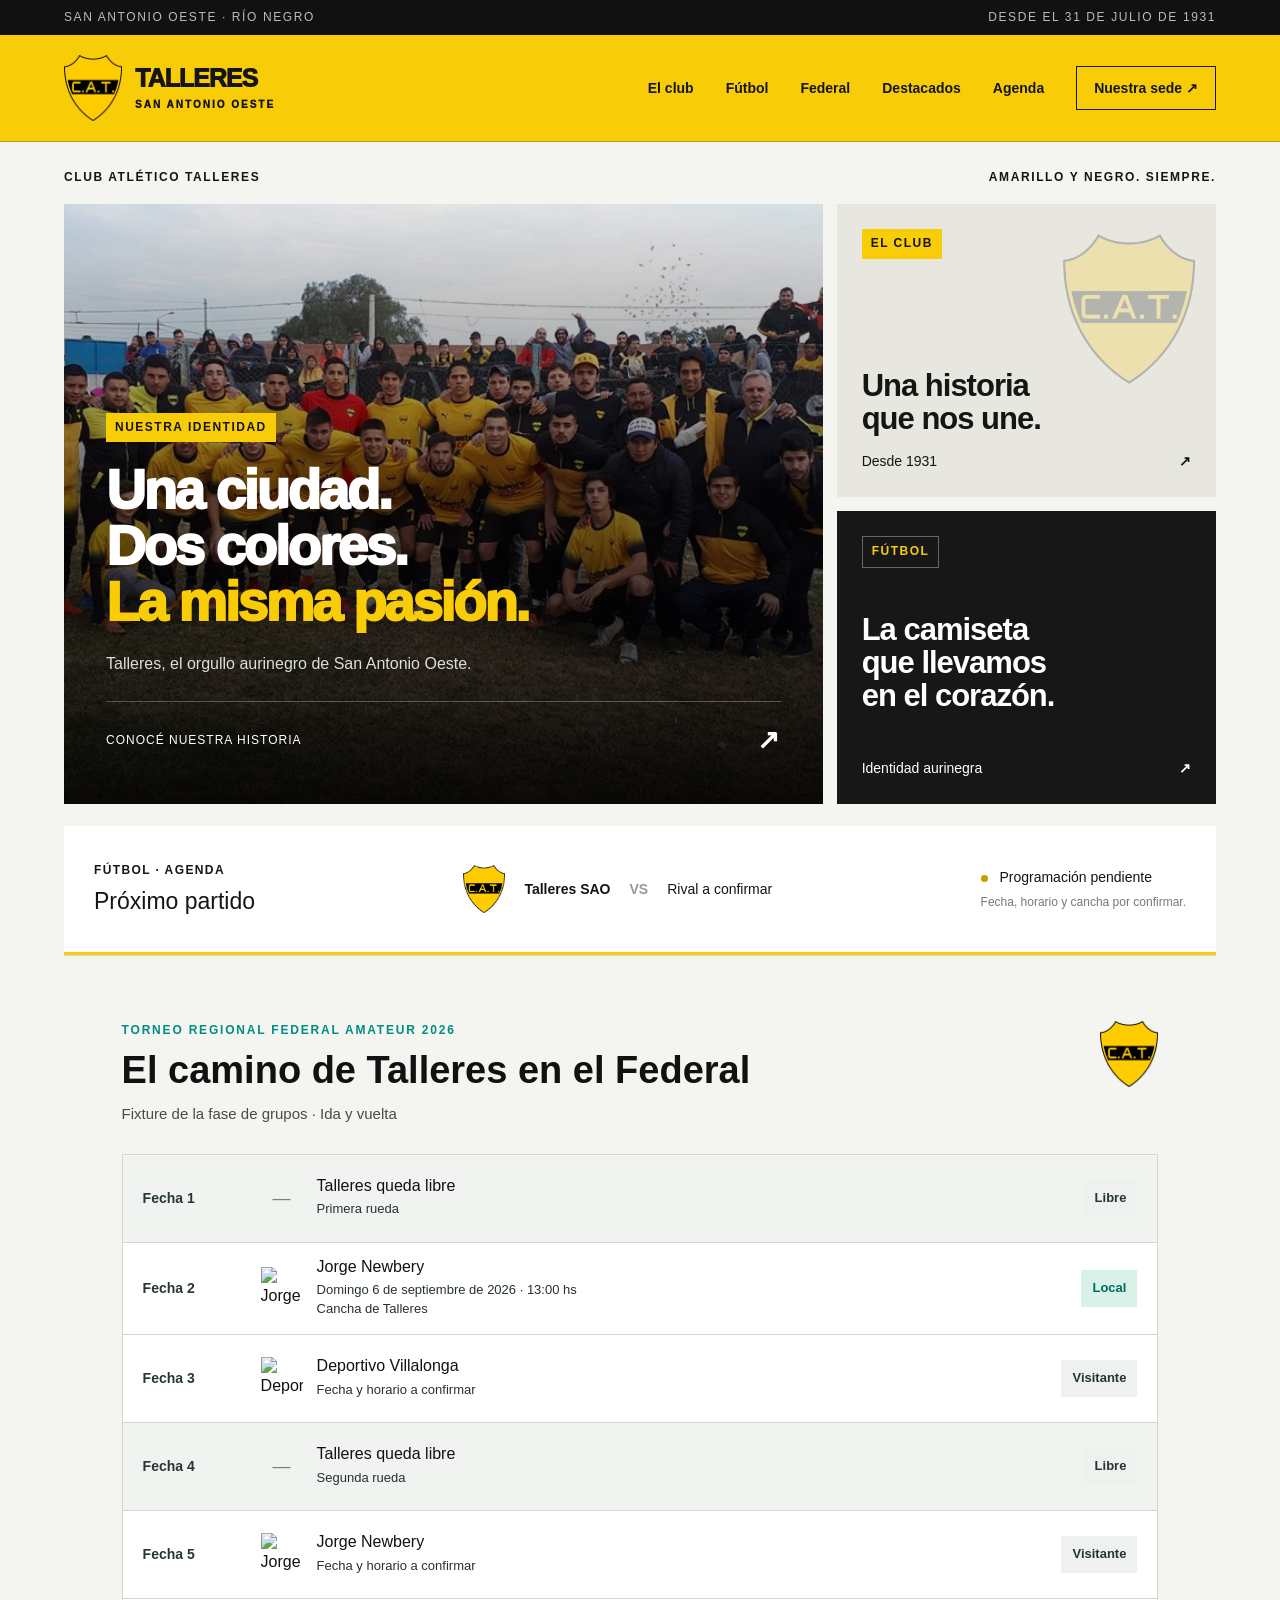
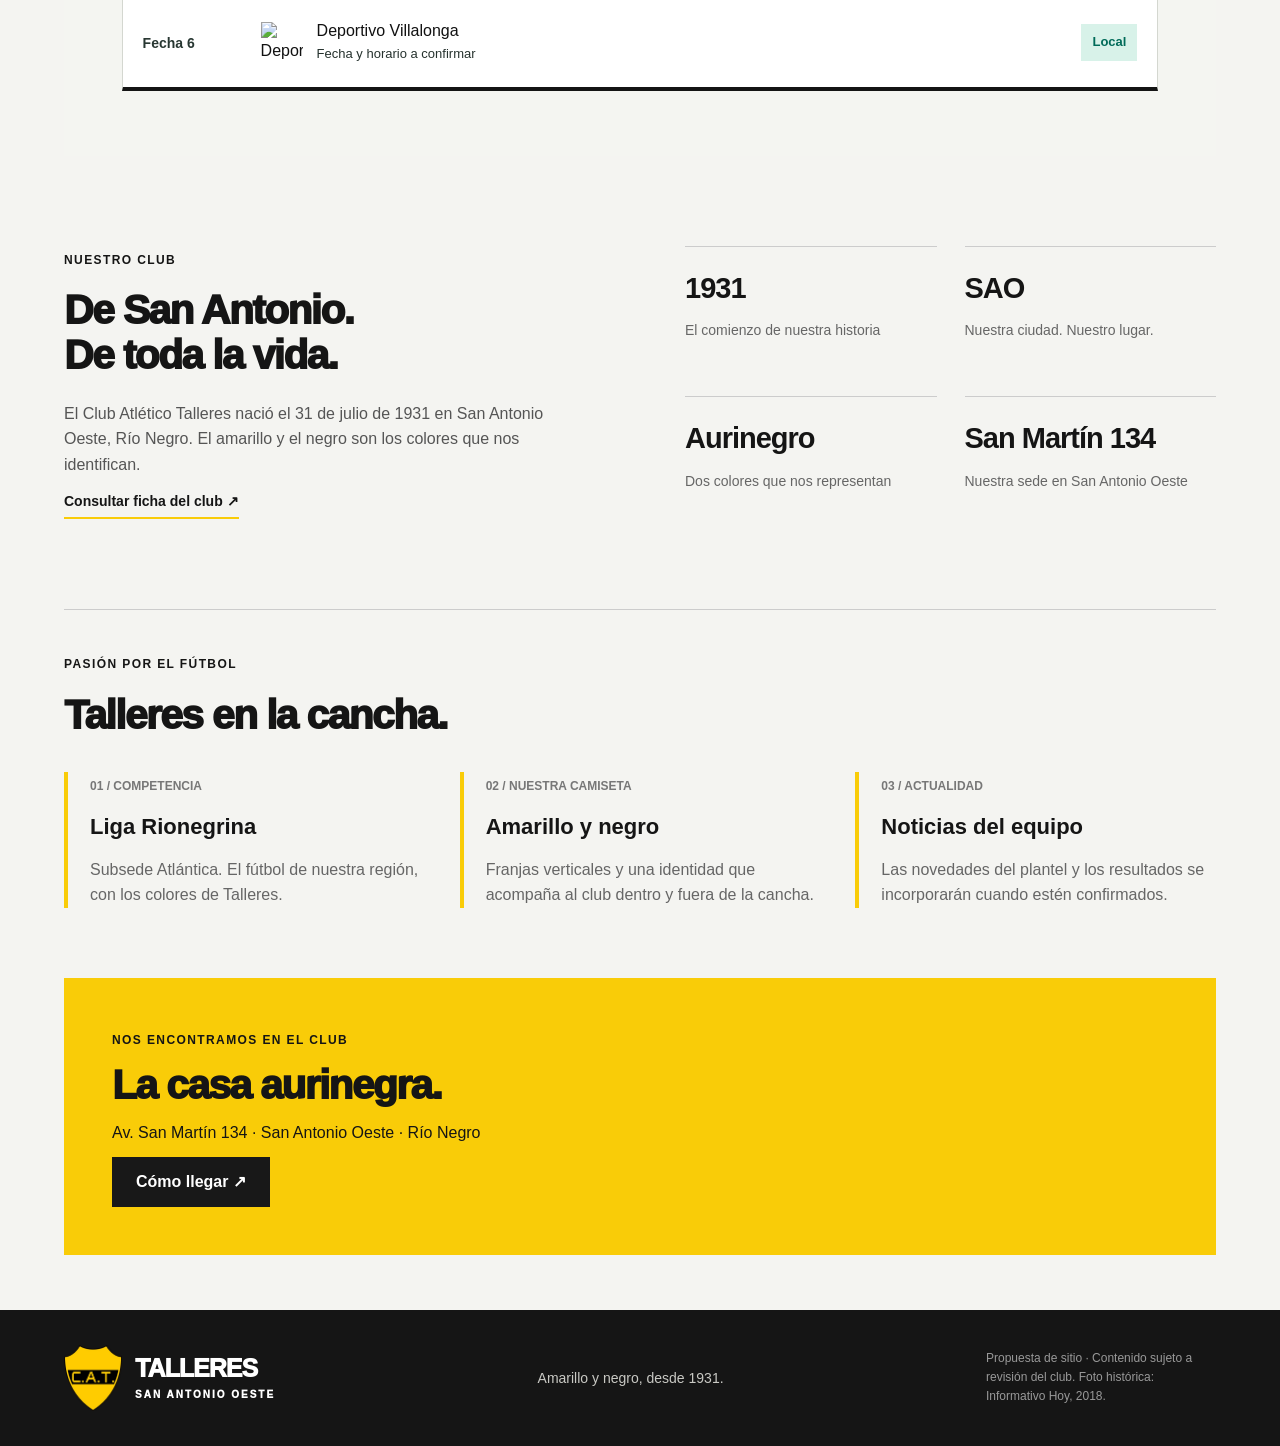
==== commit ba5b0e6f: "agregar fixture federal" ====
--- a/index.html
+++ b/index.html
@@ -1,5 +1,6 @@
 <!DOCTYPE html>
 <html lang="es">
+
 <head>
   <meta charset="UTF-8">
 
@@ -15,7 +16,6 @@
     content="Club Atlético Talleres de San Antonio Oeste. Historia, fútbol y comunidad aurinegra."
   >
 
-  <!-- Recursos principales -->
   <link
     rel="preload"
     href="./index_files/escudo.png"
@@ -28,38 +28,239 @@
     as="image"
   >
 
-  <!-- Estilos originales -->
   <link
     rel="stylesheet"
     href="./index_files/index.DuceRrPT.css"
   >
 
   <style>
+
     html {
       scroll-behavior: smooth;
     }
+
+    #club,
+    #futbol,
+    #destacados,
+    #agenda,
+    #federal,
+    #contacto {
+      scroll-margin-top: 120px;
+    }
+
+
+    /* =========================
+       TORNEO FEDERAL
+    ========================== */
+
+    .federal-section {
+      padding: 65px 5%;
+      background: #f4f5f1;
+      color: #111;
+      border-top: 1px solid #d9dbd5;
+    }
+
+    .federal-header {
+      display: flex;
+      justify-content: space-between;
+      align-items: flex-start;
+      gap: 40px;
+      margin-bottom: 28px;
+    }
+
+    .federal-kicker {
+      display: block;
+      margin-bottom: 10px;
+      font-size: 12px;
+      font-weight: 800;
+      letter-spacing: 0.15em;
+      color: #008d82;
+    }
+
+    .federal-header h2 {
+      margin: 0 0 10px;
+      font-size: clamp(26px, 3vw, 38px);
+      line-height: 1.1;
+      font-weight: 700;
+    }
+
+    .federal-header p {
+      margin: 0;
+      font-size: 15px;
+      opacity: 0.75;
+    }
+
+    .federal-shield {
+      width: 58px;
+      height: auto;
+      object-fit: contain;
+    }
+
+    .federal-list {
+      border: 1px solid #d4d7d0;
+      border-bottom: 4px solid #141414;
+      background: #fff;
+    }
+
+    .federal-row {
+      display: grid;
+      grid-template-columns: 100px 1fr 110px;
+      align-items: center;
+      gap: 18px;
+      min-height: 88px;
+      padding: 14px 20px;
+      border-bottom: 1px solid #d4d7d0;
+    }
+
+    .federal-row:last-child {
+      border-bottom: none;
+    }
+
+    .federal-row.free {
+      background: #f1f3f0;
+    }
+
+    .federal-date {
+      font-size: 14px;
+      font-weight: 800;
+      color: #283732;
+    }
+
+    .federal-team {
+      display: flex;
+      align-items: center;
+      gap: 14px;
+      min-width: 0;
+    }
+
+    .federal-team img {
+      width: 42px;
+      height: 42px;
+      object-fit: contain;
+      flex-shrink: 0;
+    }
+
+    .federal-no-logo {
+      width: 42px;
+      text-align: center;
+      font-size: 18px;
+      color: #7a817d;
+      flex-shrink: 0;
+    }
+
+    .federal-team h3 {
+      margin: 0 0 5px;
+      font-size: 16px;
+      line-height: 1.2;
+    }
+
+    .federal-team p {
+      margin: 2px 0;
+      font-size: 13px;
+      line-height: 1.35;
+      color: #26322e;
+    }
+
+    .federal-status {
+      justify-self: end;
+      padding: 8px 11px;
+      font-size: 13px;
+      font-weight: 800;
+      white-space: nowrap;
+    }
+
+    .federal-status.local {
+      background: #d8f2e9;
+      color: #006b59;
+    }
+
+    .federal-status.visitor,
+    .federal-status.libre {
+      background: #eef1ee;
+      color: #253530;
+    }
+
+
+    @media (max-width: 760px) {
+
+      .federal-section {
+        padding: 45px 18px;
+      }
+
+      .federal-header {
+        gap: 20px;
+      }
+
+      .federal-shield {
+        width: 46px;
+      }
+
+      .federal-row {
+        grid-template-columns: 1fr auto;
+        gap: 10px 14px;
+        padding: 16px;
+      }
+
+      .federal-date {
+        grid-column: 1 / -1;
+        font-size: 12px;
+      }
+
+      .federal-team {
+        grid-column: 1;
+      }
+
+      .federal-status {
+        grid-column: 2;
+        grid-row: 2;
+      }
+
+      .federal-team img,
+      .federal-no-logo {
+        width: 36px;
+        height: 36px;
+      }
+
+      .federal-team h3 {
+        font-size: 15px;
+      }
+
+      .federal-team p {
+        font-size: 12px;
+      }
+
+    }
+
   </style>
+
 </head>
 
+
 <body>
 
-  <!-- Accesibilidad -->
+
   <a class="skip" href="#contenido">
     Saltar al contenido
   </a>
 
 
-  <!-- BARRA SUPERIOR -->
   <div class="topline">
-    <span>SAN ANTONIO OESTE · RÍO NEGRO</span>
-    <span>DESDE EL 31 DE JULIO DE 1931</span>
+
+    <span>
+      SAN ANTONIO OESTE · RÍO NEGRO
+    </span>
+
+    <span>
+      DESDE EL 31 DE JULIO DE 1931
+    </span>
+
   </div>
 
 
-  <!-- HEADER -->
   <header>
 
     <a class="brand" href="#">
+
       <img
         src="./index_files/escudo.png"
         alt="Escudo de Talleres"
@@ -69,6 +270,7 @@
         TALLERES
         <small>SAN ANTONIO OESTE</small>
       </span>
+
     </a>
 
 
@@ -80,6 +282,10 @@
 
       <a href="#futbol">
         Fútbol
+      </a>
+
+      <a href="#federal">
+        Federal
       </a>
 
       <a href="#destacados">
@@ -102,18 +308,27 @@
   </header>
 
 
-  <!-- CONTENIDO PRINCIPAL -->
   <main id="contenido">
 
 
-    <!-- ENCABEZADO -->
     <div class="sectionline">
-      <span>CLUB ATLÉTICO TALLERES</span>
-      <span>AMARILLO Y NEGRO. SIEMPRE.</span>
+
+      <span>
+        CLUB ATLÉTICO TALLERES
+      </span>
+
+      <span>
+        AMARILLO Y NEGRO. SIEMPRE.
+      </span>
+
     </div>
 
 
-    <!-- DESTACADOS -->
+
+    <!-- =========================
+         DESTACADOS
+    ========================== -->
+
     <section
       class="newsgrid"
       id="destacados"
@@ -121,7 +336,6 @@
     >
 
 
-      <!-- HERO -->
       <a
         class="hero"
         href="#club"
@@ -130,7 +344,7 @@
         <img
           class="hero-photo"
           src="./index_files/equipo.jpg"
-          alt="Talleres de San Antonio Oeste, equipo campeón de 2018"
+          alt="Talleres de San Antonio Oeste"
         >
 
         <div class="shade"></div>
@@ -162,11 +376,10 @@
       </a>
 
 
-      <!-- TARJETAS LATERALES -->
+
       <div class="sidecards">
 
 
-        <!-- EL CLUB -->
         <a
           class="identity-card"
           href="#club"
@@ -178,7 +391,7 @@
 
           <img
             src="./index_files/escudo.png"
-            alt="Escudo del Club Atlético Talleres"
+            alt="Escudo de Talleres"
           >
 
           <div>
@@ -198,7 +411,7 @@
         </a>
 
 
-        <!-- FÚTBOL -->
+
         <a
           class="football-card"
           href="#futbol"
@@ -227,7 +440,11 @@
     </section>
 
 
-    <!-- AGENDA -->
+
+    <!-- =========================
+         AGENDA
+    ========================== -->
+
     <section
       class="agenda"
       id="agenda"
@@ -283,7 +500,294 @@
     </section>
 
 
-    <!-- CLUB -->
+
+    <!-- =========================
+         FEDERAL
+    ========================== -->
+
+    <section
+      class="federal-section"
+      id="federal"
+    >
+
+
+      <div class="federal-header">
+
+        <div>
+
+          <span class="federal-kicker">
+            TORNEO REGIONAL FEDERAL AMATEUR 2026
+          </span>
+
+          <h2>
+            El camino de Talleres en el Federal
+          </h2>
+
+          <p>
+            Fixture de la fase de grupos · Ida y vuelta
+          </p>
+
+        </div>
+
+
+        <img
+          class="federal-shield"
+          src="./index_files/escudo.png"
+          alt="Escudo de Talleres"
+        >
+
+      </div>
+
+
+
+      <div class="federal-list">
+
+
+        <!-- FECHA 1 -->
+
+        <article class="federal-row free">
+
+          <div class="federal-date">
+            Fecha 1
+          </div>
+
+
+          <div class="federal-team">
+
+            <span class="federal-no-logo">
+              —
+            </span>
+
+            <div>
+
+              <h3>
+                Talleres queda libre
+              </h3>
+
+              <p>
+                Primera rueda
+              </p>
+
+            </div>
+
+          </div>
+
+
+          <span class="federal-status libre">
+            Libre
+          </span>
+
+        </article>
+
+
+
+        <!-- FECHA 2 -->
+
+        <article class="federal-row">
+
+          <div class="federal-date">
+            Fecha 2
+          </div>
+
+
+          <div class="federal-team">
+
+            <img
+              src="./logos/jorge-newbery.png"
+              alt="Jorge Newbery"
+            >
+
+            <div>
+
+              <h3>
+                Jorge Newbery
+              </h3>
+
+              <p>
+                Domingo 6 de septiembre de 2026 · 13:00 hs
+              </p>
+
+              <p>
+                Cancha de Talleres
+              </p>
+
+            </div>
+
+          </div>
+
+
+          <span class="federal-status local">
+            Local
+          </span>
+
+        </article>
+
+
+
+        <!-- FECHA 3 -->
+
+        <article class="federal-row">
+
+          <div class="federal-date">
+            Fecha 3
+          </div>
+
+
+          <div class="federal-team">
+
+            <img
+              src="./logos/deportivo-villalonga.png"
+              alt="Deportivo Villalonga"
+            >
+
+            <div>
+
+              <h3>
+                Deportivo Villalonga
+              </h3>
+
+              <p>
+                Fecha y horario a confirmar
+              </p>
+
+            </div>
+
+          </div>
+
+
+          <span class="federal-status visitor">
+            Visitante
+          </span>
+
+        </article>
+
+
+
+        <!-- FECHA 4 -->
+
+        <article class="federal-row free">
+
+          <div class="federal-date">
+            Fecha 4
+          </div>
+
+
+          <div class="federal-team">
+
+            <span class="federal-no-logo">
+              —
+            </span>
+
+            <div>
+
+              <h3>
+                Talleres queda libre
+              </h3>
+
+              <p>
+                Segunda rueda
+              </p>
+
+            </div>
+
+          </div>
+
+
+          <span class="federal-status libre">
+            Libre
+          </span>
+
+        </article>
+
+
+
+        <!-- FECHA 5 -->
+
+        <article class="federal-row">
+
+          <div class="federal-date">
+            Fecha 5
+          </div>
+
+
+          <div class="federal-team">
+
+            <img
+              src="./logos/jorge-newbery.png"
+              alt="Jorge Newbery"
+            >
+
+            <div>
+
+              <h3>
+                Jorge Newbery
+              </h3>
+
+              <p>
+                Fecha y horario a confirmar
+              </p>
+
+            </div>
+
+          </div>
+
+
+          <span class="federal-status visitor">
+            Visitante
+          </span>
+
+        </article>
+
+
+
+        <!-- FECHA 6 -->
+
+        <article class="federal-row">
+
+          <div class="federal-date">
+            Fecha 6
+          </div>
+
+
+          <div class="federal-team">
+
+            <img
+              src="./logos/deportivo-villalonga.png"
+              alt="Deportivo Villalonga"
+            >
+
+            <div>
+
+              <h3>
+                Deportivo Villalonga
+              </h3>
+
+              <p>
+                Fecha y horario a confirmar
+              </p>
+
+            </div>
+
+          </div>
+
+
+          <span class="federal-status local">
+            Local
+          </span>
+
+        </article>
+
+
+      </div>
+
+    </section>
+
+
+
+    <!-- =========================
+         CLUB
+    ========================== -->
+
     <section
       class="club"
       id="club"
@@ -319,6 +823,7 @@
       </div>
 
 
+
       <div class="facts">
 
 
@@ -379,7 +884,11 @@
     </section>
 
 
-    <!-- FÚTBOL -->
+
+    <!-- =========================
+         FÚTBOL
+    ========================== -->
+
     <section
       class="football"
       id="futbol"
@@ -399,6 +908,7 @@
       </div>
 
 
+
       <div class="football-info">
 
 
@@ -420,6 +930,7 @@
         </article>
 
 
+
         <article>
 
           <span>
@@ -438,6 +949,7 @@
         </article>
 
 
+
         <article>
 
           <span>
@@ -461,7 +973,11 @@
     </section>
 
 
-    <!-- CONTACTO / SEDE -->
+
+    <!-- =========================
+         SEDE
+    ========================== -->
+
     <section
       class="contact"
       id="contacto"
@@ -493,7 +1009,7 @@
   </main>
 
 
-  <!-- FOOTER -->
+
   <footer>
 
 
@@ -530,4 +1046,5 @@
 
 
 </body>
+
 </html>
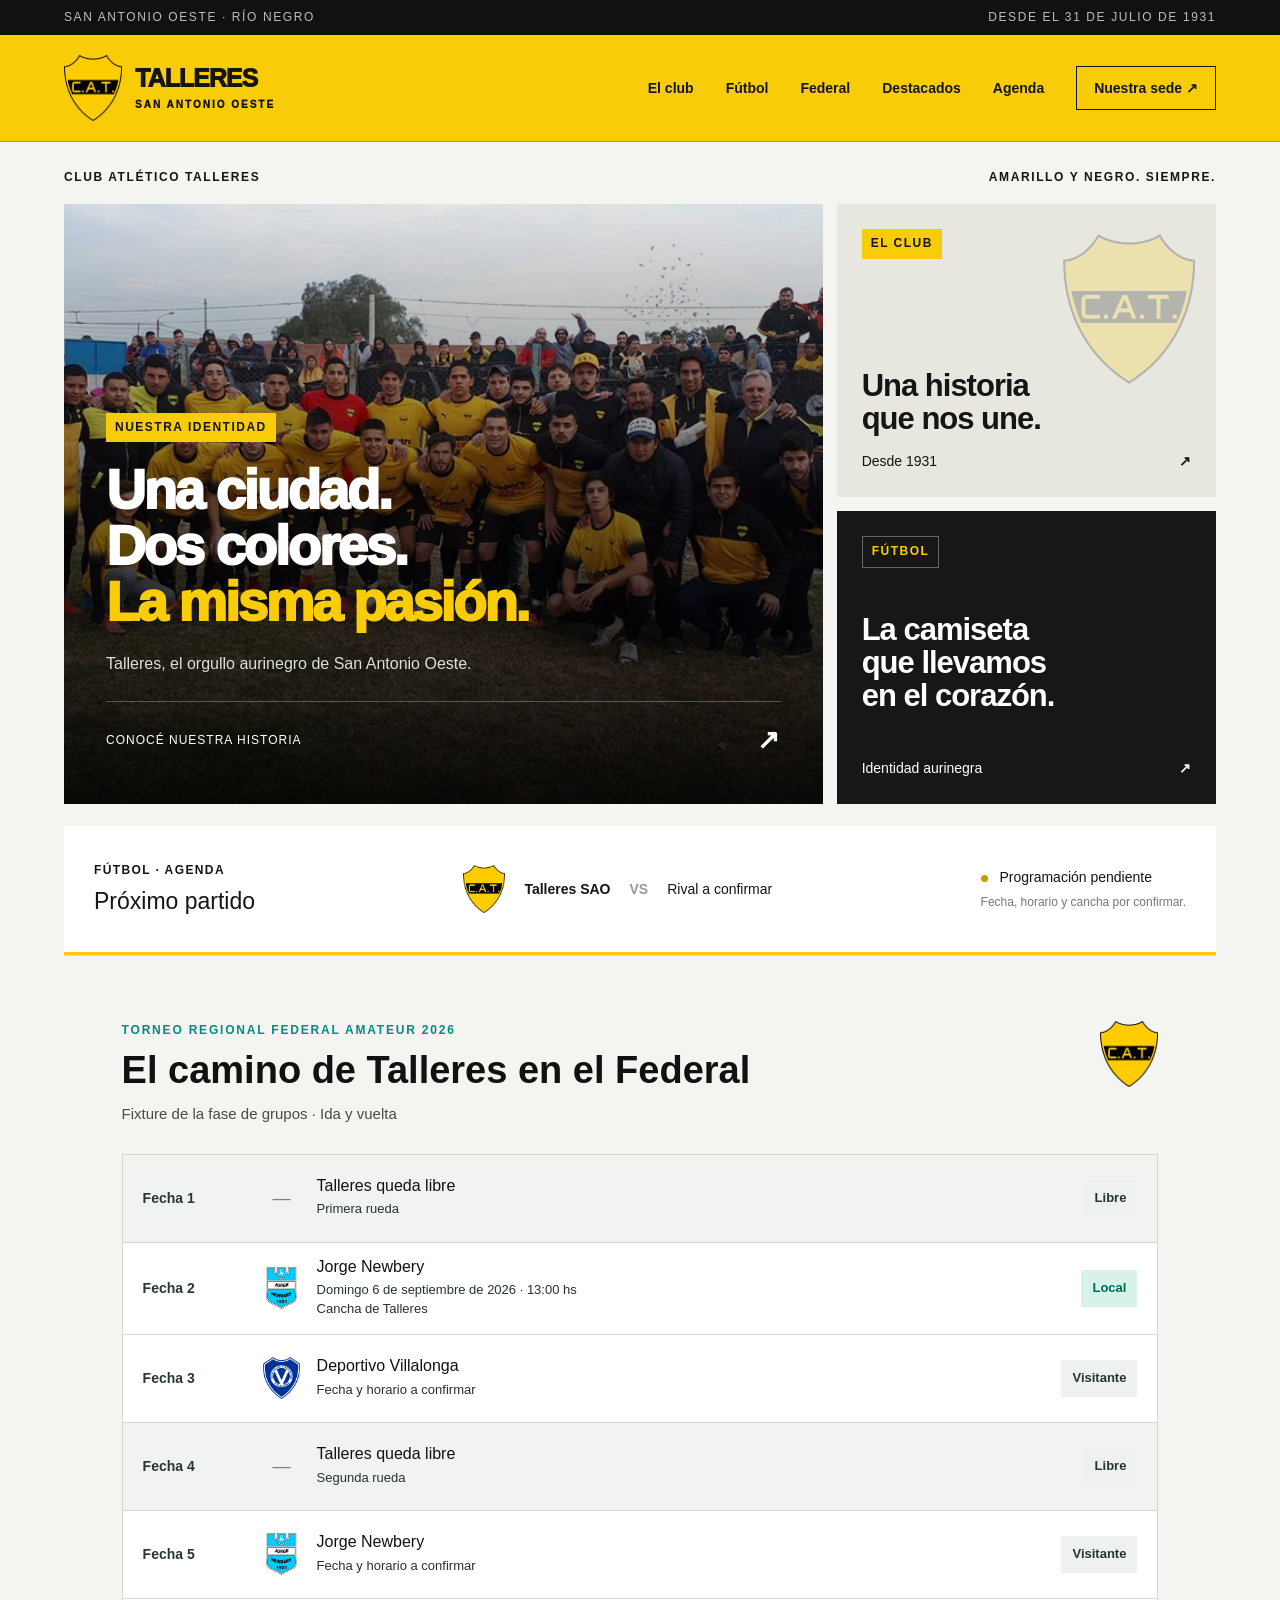
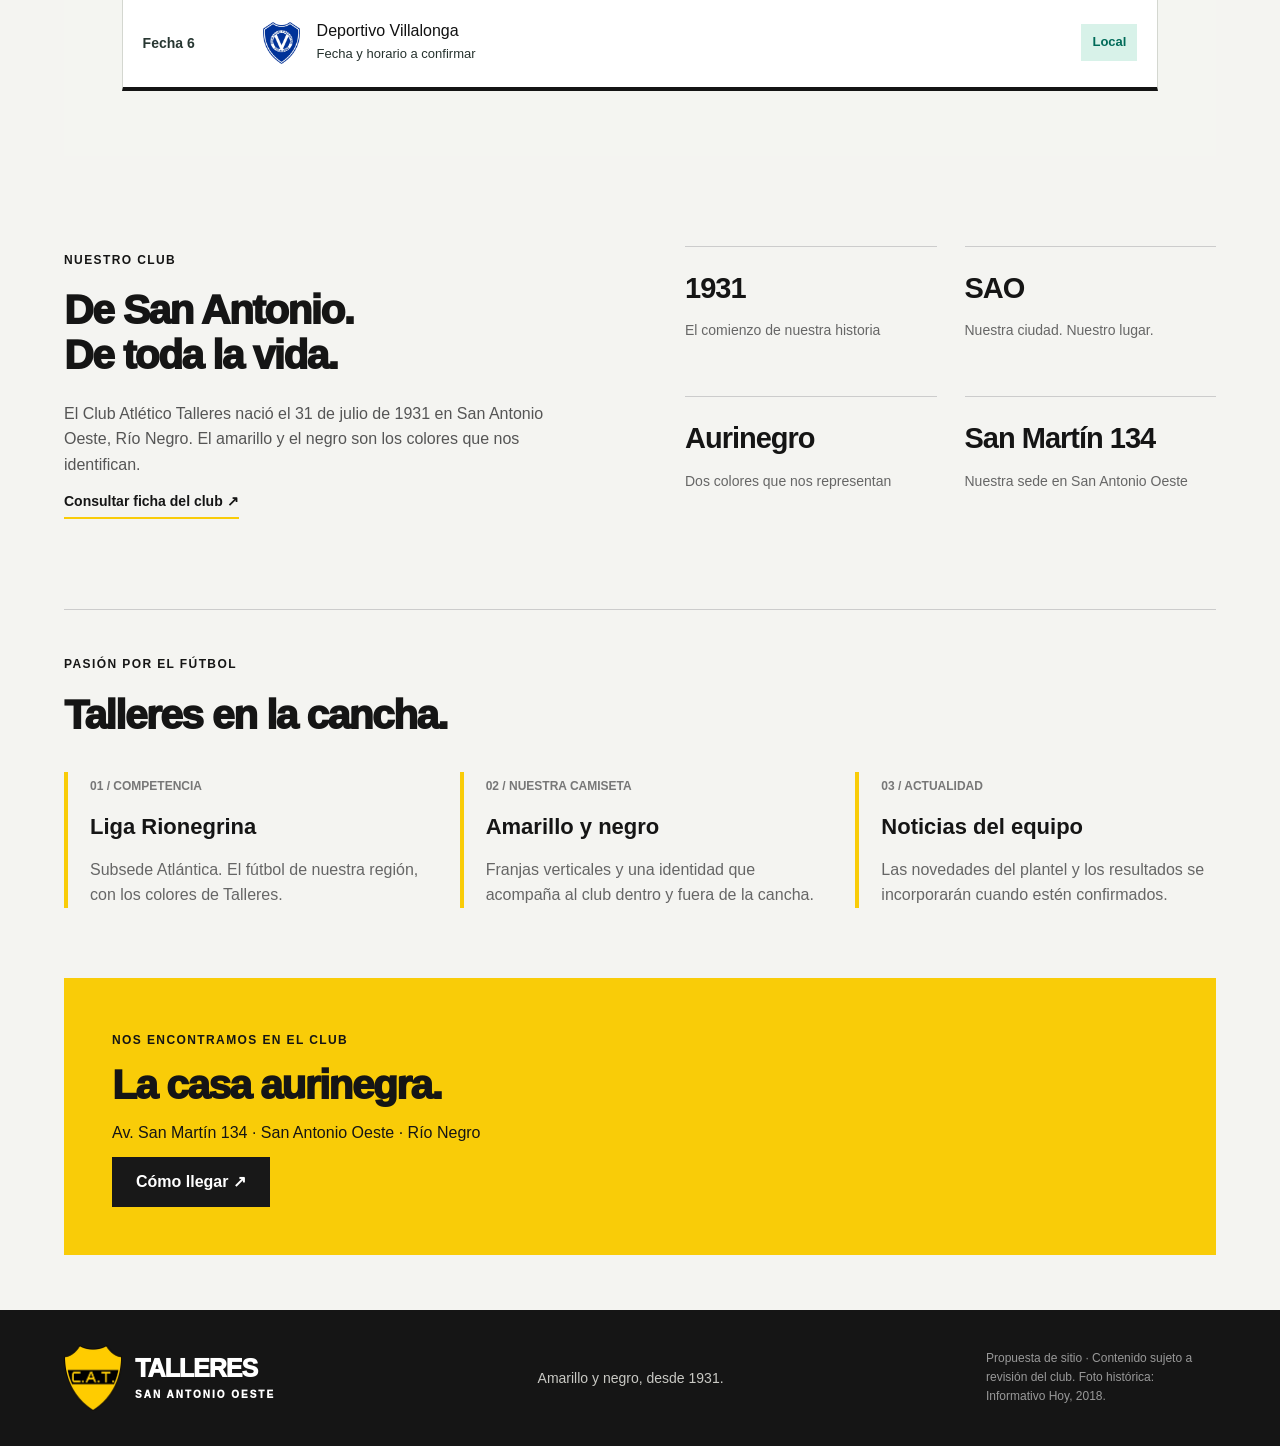
==== commit 4bd112ff: "actualizacion" ====
--- a/index.html
+++ b/index.html
@@ -325,9 +325,7 @@
 
 
 
-    <!-- =========================
-         DESTACADOS
-    ========================== -->
+    <!-- DESTACADOS -->
 
     <section
       class="newsgrid"
@@ -441,9 +439,7 @@
 
 
 
-    <!-- =========================
-         AGENDA
-    ========================== -->
+    <!-- AGENDA -->
 
     <section
       class="agenda"
@@ -501,9 +497,7 @@
 
 
 
-    <!-- =========================
-         FEDERAL
-    ========================== -->
+    <!-- FEDERAL -->
 
     <section
       class="federal-section"
@@ -593,7 +587,7 @@
           <div class="federal-team">
 
             <img
-              src="./logos/jorge-newbery.png"
+              src="./index_files/logos/jorge-newbery.png"
               alt="Jorge Newbery"
             >
 
@@ -636,7 +630,7 @@
           <div class="federal-team">
 
             <img
-              src="./logos/deportivo-villalonga.png"
+              src="./index_files/logos/deportivo-villalonga.png"
               alt="Deportivo Villalonga"
             >
 
@@ -713,7 +707,7 @@
           <div class="federal-team">
 
             <img
-              src="./logos/jorge-newbery.png"
+              src="./index_files/logos/jorge-newbery.png"
               alt="Jorge Newbery"
             >
 
@@ -752,7 +746,7 @@
           <div class="federal-team">
 
             <img
-              src="./logos/deportivo-villalonga.png"
+              src="./index_files/logos/deportivo-villalonga.png"
               alt="Deportivo Villalonga"
             >
 
@@ -784,9 +778,7 @@
 
 
 
-    <!-- =========================
-         CLUB
-    ========================== -->
+    <!-- CLUB -->
 
     <section
       class="club"
@@ -885,9 +877,7 @@
 
 
 
-    <!-- =========================
-         FÚTBOL
-    ========================== -->
+    <!-- FÚTBOL -->
 
     <section
       class="football"
@@ -974,9 +964,7 @@
 
 
 
-    <!-- =========================
-         SEDE
-    ========================== -->
+    <!-- SEDE -->
 
     <section
       class="contact"
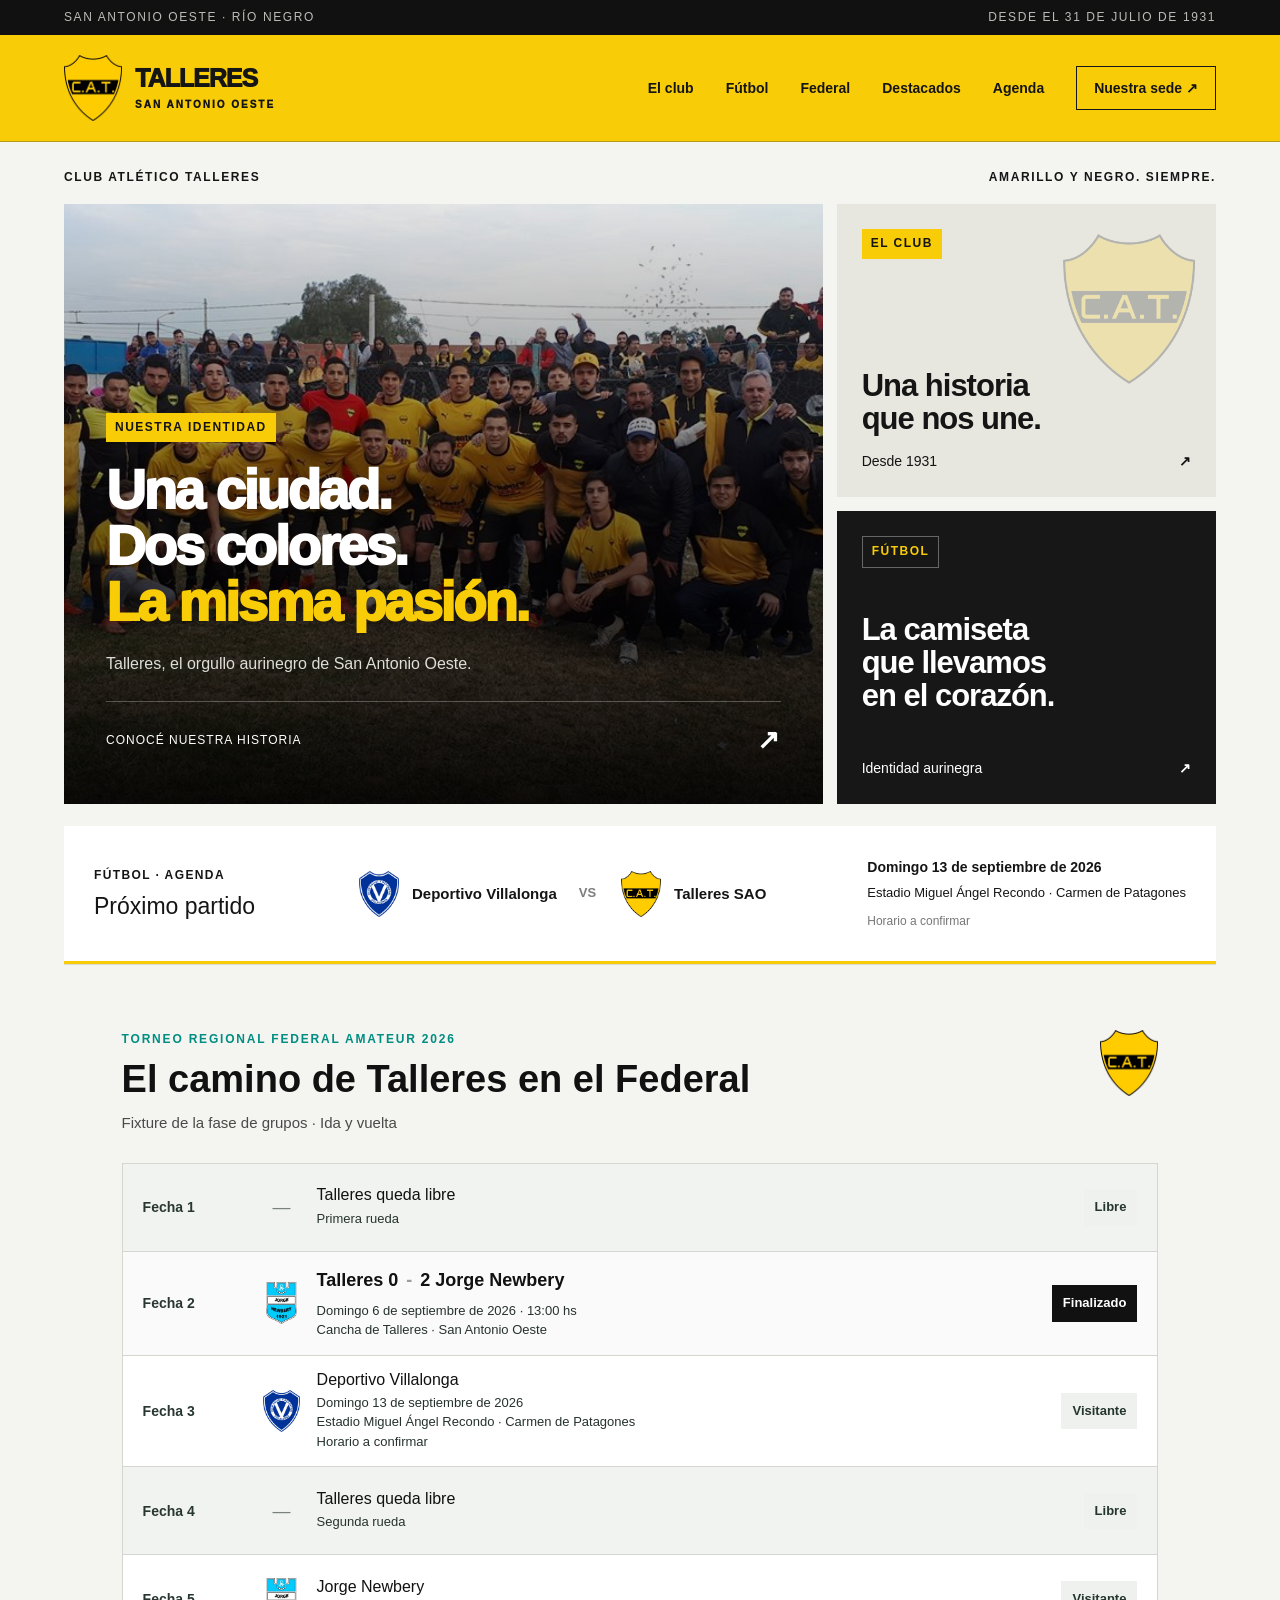
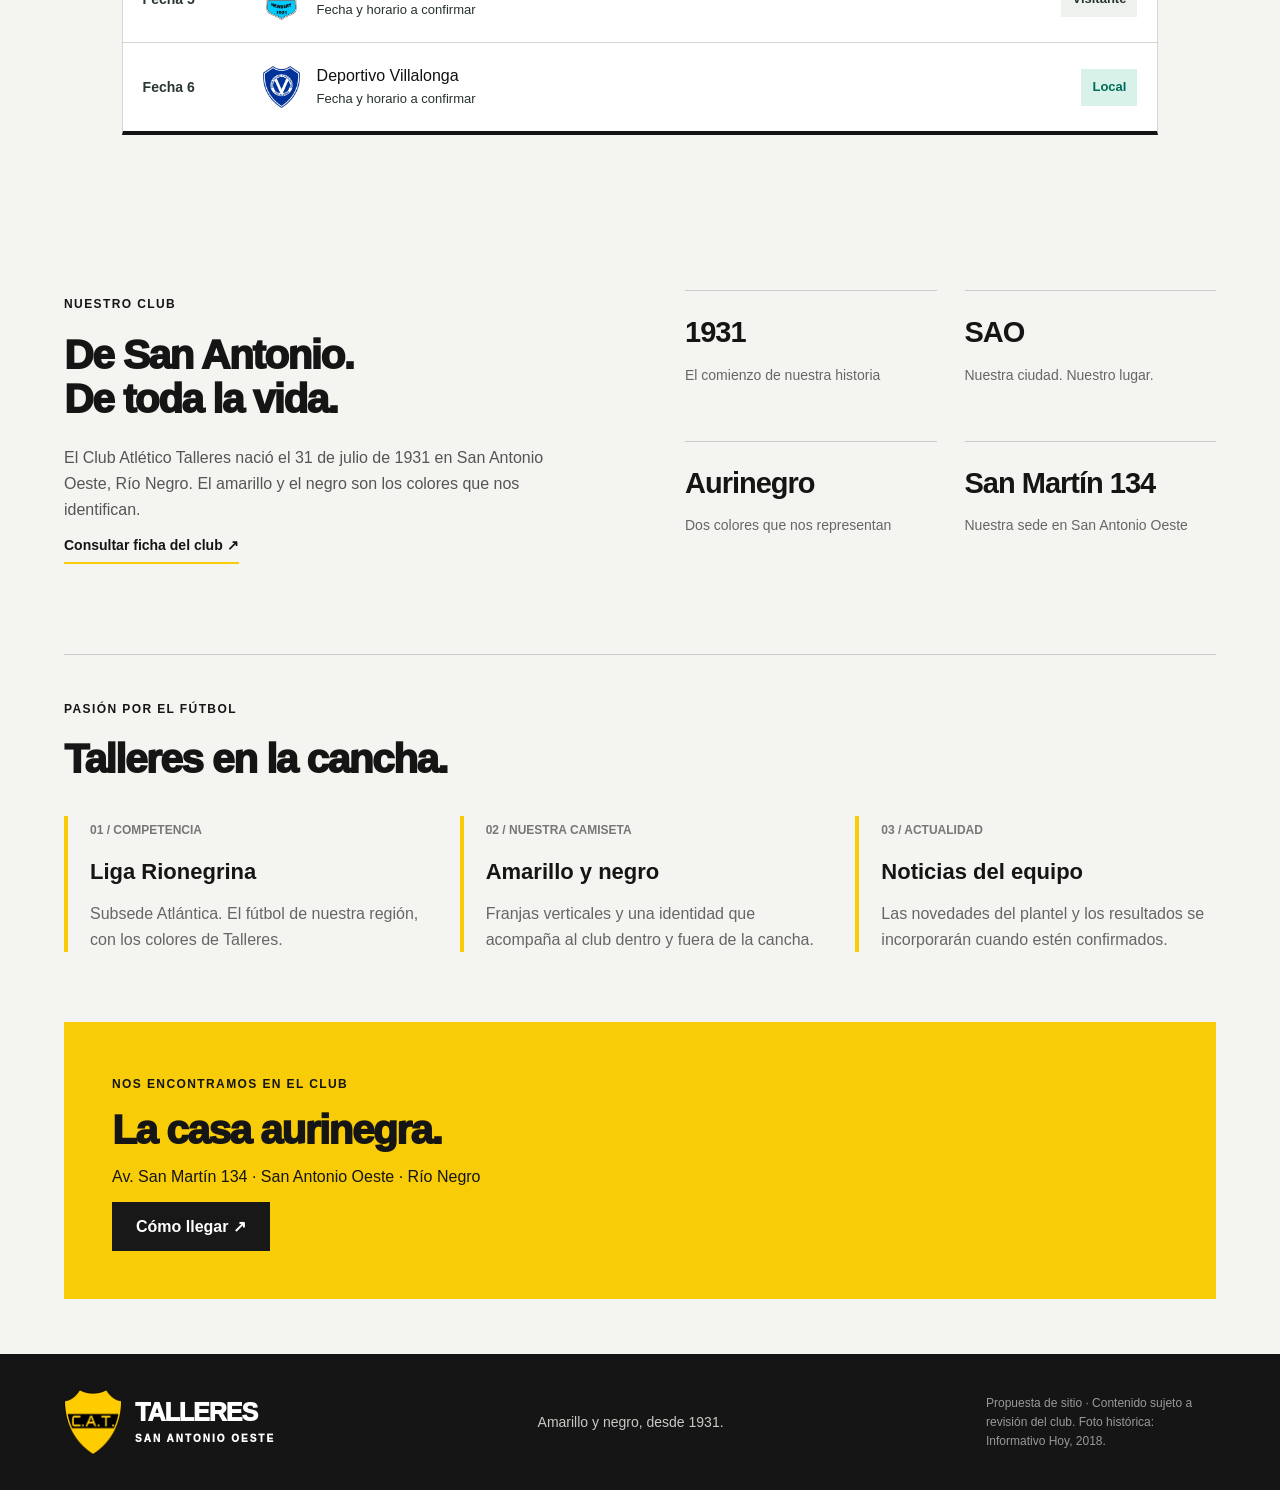
==== commit 9dec63fd: "Actualizar resultado y próximo partido" ====
--- a/index.html
+++ b/index.html
@@ -46,6 +46,55 @@
     #federal,
     #contacto {
       scroll-margin-top: 120px;
+    }
+
+
+    /* =========================
+       PRÓXIMO PARTIDO
+    ========================== */
+
+    .next-match {
+      display: flex;
+      align-items: center;
+      justify-content: center;
+      gap: 22px;
+      flex-wrap: wrap;
+    }
+
+    .next-team {
+      display: flex;
+      align-items: center;
+      gap: 10px;
+    }
+
+    .next-team img {
+      width: 46px;
+      height: 46px;
+      object-fit: contain;
+    }
+
+    .next-team strong {
+      font-size: 15px;
+    }
+
+    .next-vs {
+      font-size: 13px;
+      font-weight: 900;
+      opacity: 0.55;
+    }
+
+    .next-info {
+      display: flex;
+      flex-direction: column;
+      gap: 4px;
+    }
+
+    .next-info strong {
+      font-size: 14px;
+    }
+
+    .next-info span {
+      font-size: 13px;
     }
 
 
@@ -120,6 +169,10 @@
       background: #f1f3f0;
     }
 
+    .federal-row.played {
+      background: #fafafa;
+    }
+
     .federal-date {
       font-size: 14px;
       font-weight: 800;
@@ -161,6 +214,27 @@
       color: #26322e;
     }
 
+    .match-result {
+      display: inline-flex;
+      align-items: center;
+      gap: 8px;
+      margin-bottom: 5px;
+      font-size: 18px;
+      font-weight: 900;
+    }
+
+    .match-result .talleres-score {
+      color: #111;
+    }
+
+    .match-result .newbery-score {
+      color: #111;
+    }
+
+    .match-result .divider {
+      opacity: 0.4;
+    }
+
     .federal-status {
       justify-self: end;
       padding: 8px 11px;
@@ -180,6 +254,11 @@
       color: #253530;
     }
 
+    .federal-status.finished {
+      background: #111;
+      color: #fff;
+    }
+
 
     @media (max-width: 760px) {
 
@@ -227,6 +306,10 @@
 
       .federal-team p {
         font-size: 12px;
+      }
+
+      .next-match {
+        justify-content: flex-start;
       }
 
     }
@@ -459,36 +542,55 @@
       </div>
 
 
-      <div class="fixture">
-
-        <img
-          src="./index_files/escudo.png"
-          alt="Escudo de Talleres"
-        >
-
-        <strong>
-          Talleres SAO
-        </strong>
-
-        <span class="versus">
+      <div class="fixture next-match">
+
+        <div class="next-team">
+
+          <img
+            src="./index_files/logos/deportivo-villalonga.png"
+            alt="Deportivo Villalonga"
+          >
+
+          <strong>
+            Deportivo Villalonga
+          </strong>
+
+        </div>
+
+
+        <span class="next-vs">
           VS
         </span>
 
+
+        <div class="next-team">
+
+          <img
+            src="./index_files/escudo.png"
+            alt="Talleres"
+          >
+
+          <strong>
+            Talleres SAO
+          </strong>
+
+        </div>
+
+      </div>
+
+
+      <div class="pending next-info">
+
+        <strong>
+          Domingo 13 de septiembre de 2026
+        </strong>
+
         <span>
-          Rival a confirmar
+          Estadio Miguel Ángel Recondo · Carmen de Patagones
         </span>
 
-      </div>
-
-
-      <div class="pending">
-
-        <span class="dot"></span>
-
-        Programación pendiente
-
         <small>
-          Fecha, horario y cancha por confirmar.
+          Horario a confirmar
         </small>
 
       </div>
@@ -577,7 +679,7 @@
 
         <!-- FECHA 2 -->
 
-        <article class="federal-row">
+        <article class="federal-row played">
 
           <div class="federal-date">
             Fecha 2
@@ -593,16 +695,28 @@
 
             <div>
 
-              <h3>
-                Jorge Newbery
-              </h3>
+              <div class="match-result">
+
+                <span class="talleres-score">
+                  Talleres 0
+                </span>
+
+                <span class="divider">
+                  -
+                </span>
+
+                <span class="newbery-score">
+                  2 Jorge Newbery
+                </span>
+
+              </div>
 
               <p>
                 Domingo 6 de septiembre de 2026 · 13:00 hs
               </p>
 
               <p>
-                Cancha de Talleres
+                Cancha de Talleres · San Antonio Oeste
               </p>
 
             </div>
@@ -610,8 +724,8 @@
           </div>
 
 
-          <span class="federal-status local">
-            Local
+          <span class="federal-status finished">
+            Finalizado
           </span>
 
         </article>
@@ -641,7 +755,15 @@
               </h3>
 
               <p>
-                Fecha y horario a confirmar
+                Domingo 13 de septiembre de 2026
+              </p>
+
+              <p>
+                Estadio Miguel Ángel Recondo · Carmen de Patagones
+              </p>
+
+              <p>
+                Horario a confirmar
               </p>
 
             </div>
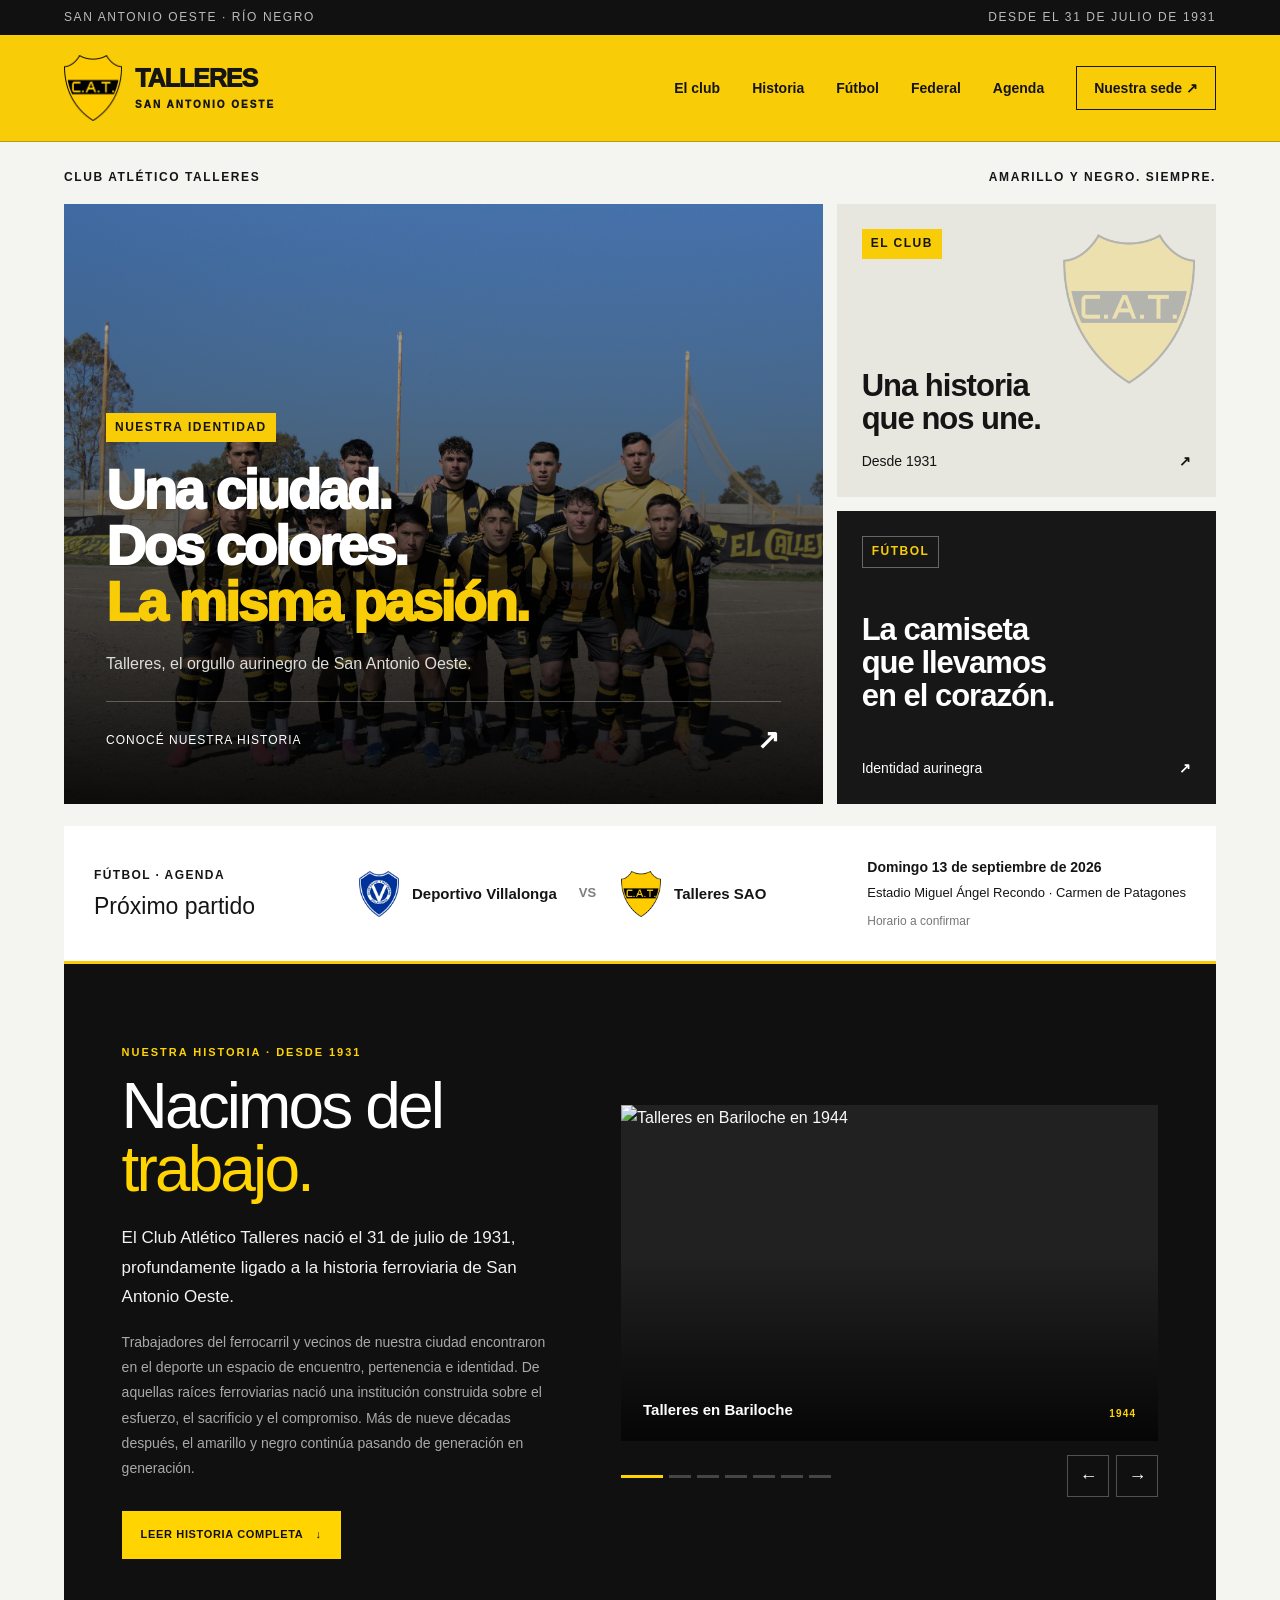
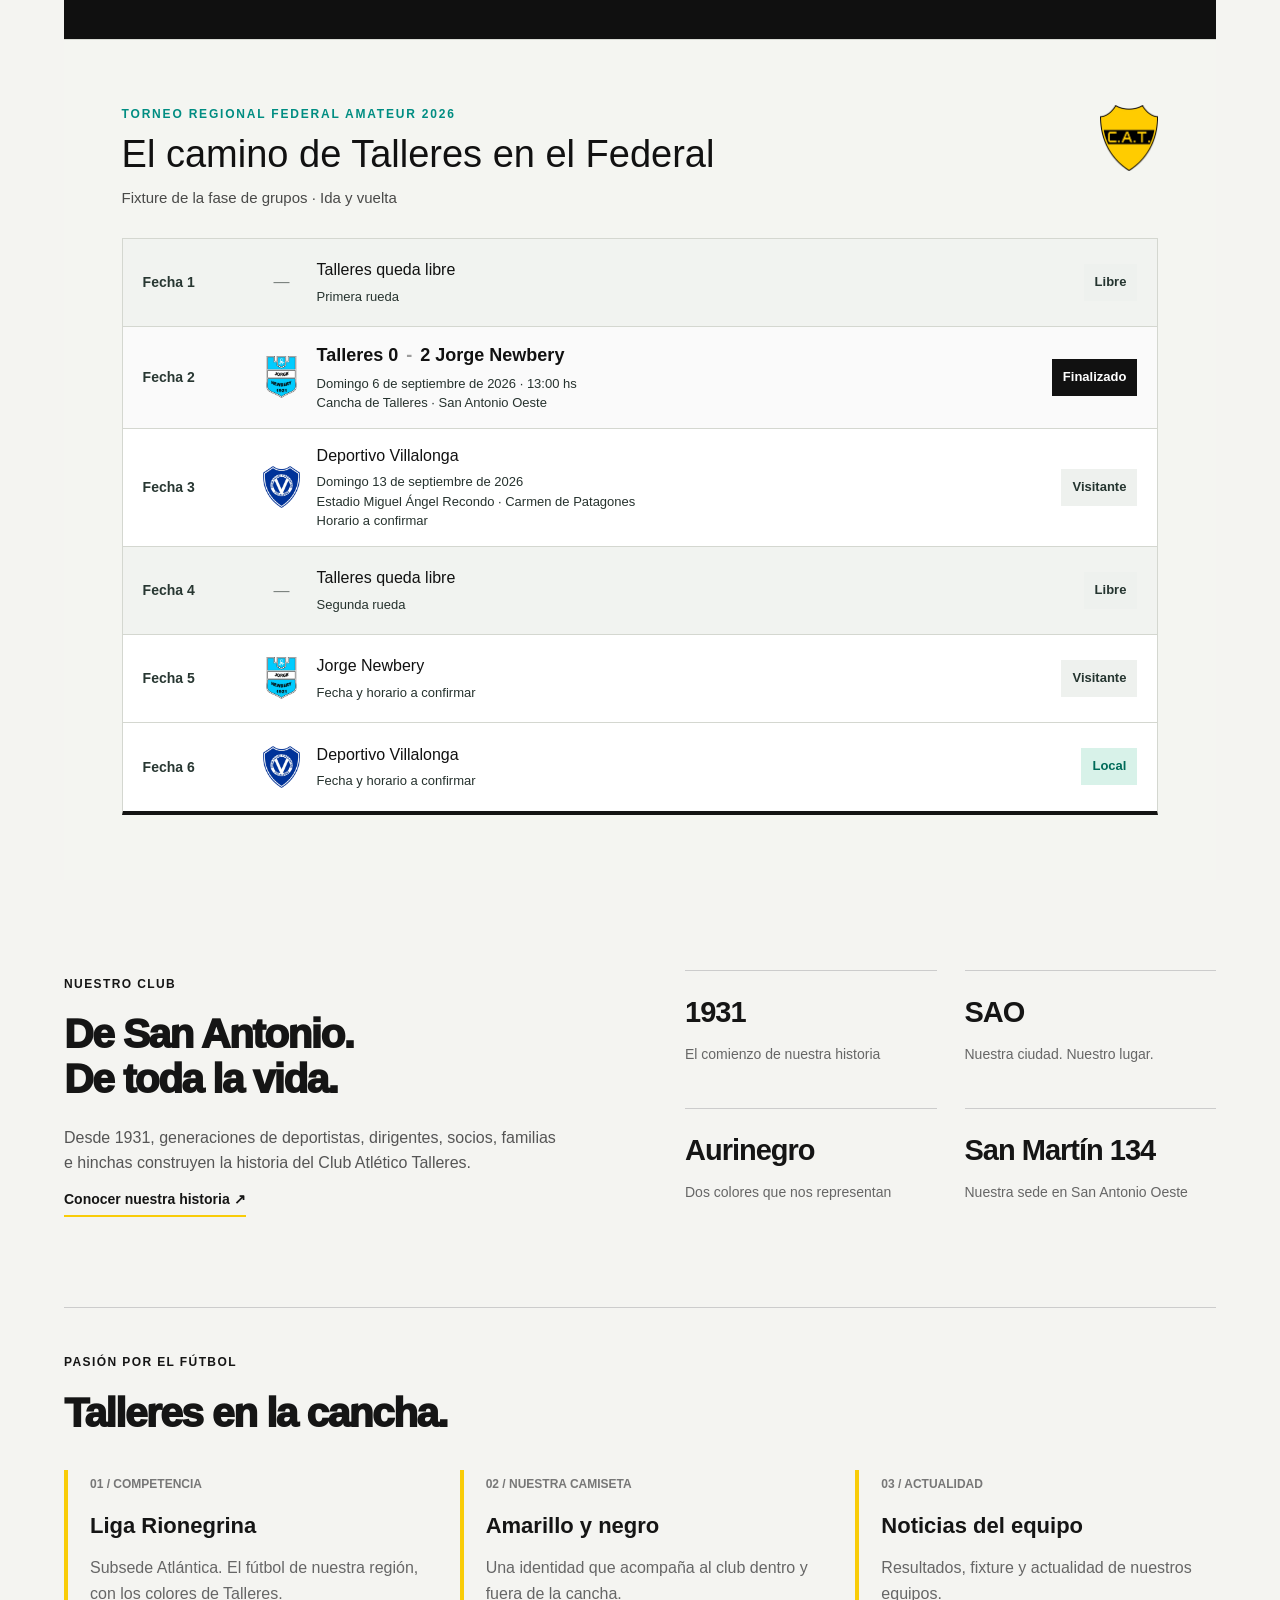
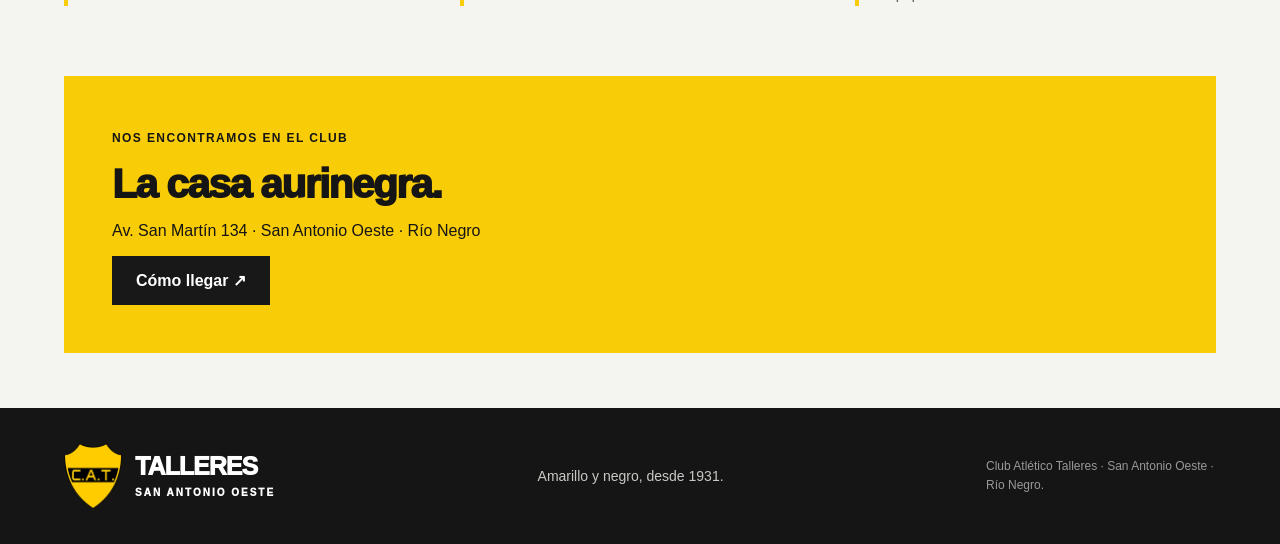
==== commit fe222888: "nuevocodigo" ====
--- a/index.html
+++ b/index.html
@@ -13,7 +13,7 @@
 
   <meta
     name="description"
-    content="Club Atlético Talleres de San Antonio Oeste. Historia, fútbol y comunidad aurinegra."
+    content="Club Atlético Talleres de San Antonio Oeste. Historia, fútbol, actualidad y comunidad aurinegra."
   >
 
   <link
@@ -33,6 +33,7 @@
     href="./index_files/index.DuceRrPT.css"
   >
 
+
   <style>
 
     html {
@@ -40,6 +41,7 @@
     }
 
     #club,
+    #historia,
     #futbol,
     #destacados,
     #agenda,
@@ -49,9 +51,303 @@
     }
 
 
-    /* =========================
+    /* =====================================================
+       HISTORIA
+    ===================================================== */
+
+    .history-section {
+      padding: 80px 5%;
+      background: #101010;
+      color: #fff;
+      overflow: hidden;
+    }
+
+    .history-intro {
+      display: grid;
+      grid-template-columns: minmax(0, 0.9fr) minmax(0, 1.1fr);
+      gap: 60px;
+      align-items: center;
+    }
+
+    .history-copy {
+      max-width: 620px;
+    }
+
+    .history-kicker {
+      display: block;
+      margin-bottom: 14px;
+      color: #ffd400;
+      font-size: 11px;
+      font-weight: 900;
+      letter-spacing: 0.18em;
+      text-transform: uppercase;
+    }
+
+    .history-copy h2 {
+      margin: 0 0 22px;
+      font-size: clamp(39px, 5vw, 68px);
+      line-height: 0.98;
+      letter-spacing: -0.045em;
+      color: #fff;
+    }
+
+    .history-copy h2 em {
+      color: #ffd400;
+      font-style: normal;
+    }
+
+    .history-lead {
+      margin: 0 0 18px;
+      font-size: 17px;
+      line-height: 1.75;
+      color: rgba(255, 255, 255, 0.95);
+    }
+
+    .history-summary {
+      margin: 0 0 30px;
+      font-size: 14px;
+      line-height: 1.8;
+      color: rgba(255, 255, 255, 0.64);
+    }
+
+    .history-open {
+      display: inline-flex;
+      align-items: center;
+      gap: 12px;
+      border: 1px solid #ffd400;
+      padding: 14px 18px;
+      background: #ffd400;
+      color: #111;
+      font-family: inherit;
+      font-size: 11px;
+      font-weight: 900;
+      letter-spacing: .06em;
+      text-transform: uppercase;
+      cursor: pointer;
+      transition: .25s ease;
+    }
+
+    .history-open:hover {
+      background: transparent;
+      color: #ffd400;
+    }
+
+
+    /* CARRUSEL */
+
+    .history-carousel {
+      min-width: 0;
+    }
+
+    .history-carousel-frame {
+      position: relative;
+      overflow: hidden;
+      aspect-ratio: 16 / 10;
+      background: #222;
+    }
+
+    .history-track {
+      display: flex;
+      height: 100%;
+      transition: transform .7s cubic-bezier(.22,.61,.36,1);
+      will-change: transform;
+    }
+
+    .history-slide {
+      position: relative;
+      min-width: 100%;
+      height: 100%;
+    }
+
+    .history-slide img {
+      display: block;
+      width: 100%;
+      height: 100%;
+      object-fit: cover;
+    }
+
+    .history-slide::after {
+      content: "";
+      position: absolute;
+      inset: 0;
+      background:
+        linear-gradient(
+          180deg,
+          rgba(0,0,0,.02) 45%,
+          rgba(0,0,0,.82) 100%
+        );
+      pointer-events: none;
+    }
+
+    .history-caption {
+      position: absolute;
+      z-index: 2;
+      right: 22px;
+      bottom: 19px;
+      left: 22px;
+      display: flex;
+      justify-content: space-between;
+      align-items: end;
+      gap: 20px;
+    }
+
+    .history-caption strong {
+      display: block;
+      color: #fff;
+      font-size: 15px;
+    }
+
+    .history-caption small {
+      color: #ffd400;
+      font-size: 10px;
+      font-weight: 900;
+      letter-spacing: .12em;
+      text-transform: uppercase;
+    }
+
+    .history-controls {
+      display: flex;
+      justify-content: space-between;
+      align-items: center;
+      margin-top: 14px;
+      gap: 20px;
+    }
+
+    .history-dots {
+      display: flex;
+      align-items: center;
+      gap: 6px;
+    }
+
+    .history-dot {
+      width: 22px;
+      height: 3px;
+      padding: 0;
+      border: 0;
+      background: rgba(255,255,255,.22);
+      cursor: pointer;
+      transition: .25s ease;
+    }
+
+    .history-dot.active {
+      width: 42px;
+      background: #ffd400;
+    }
+
+    .history-arrows {
+      display: flex;
+      gap: 7px;
+    }
+
+    .history-arrow {
+      display: grid;
+      place-items: center;
+      width: 42px;
+      height: 42px;
+      border: 1px solid rgba(255,255,255,.27);
+      background: transparent;
+      color: #fff;
+      font-size: 18px;
+      cursor: pointer;
+      transition: .2s ease;
+    }
+
+    .history-arrow:hover {
+      border-color: #ffd400;
+      background: #ffd400;
+      color: #111;
+    }
+
+
+    /* HISTORIA COMPLETA */
+
+    .history-complete {
+      display: none;
+      margin-top: 70px;
+      padding-top: 55px;
+      border-top: 1px solid rgba(255,255,255,.15);
+    }
+
+    .history-complete.visible {
+      display: block;
+      animation: showHistory .4s ease;
+    }
+
+    @keyframes showHistory {
+      from {
+        opacity: 0;
+        transform: translateY(15px);
+      }
+
+      to {
+        opacity: 1;
+        transform: translateY(0);
+      }
+    }
+
+    .history-complete-grid {
+      display: grid;
+      grid-template-columns: minmax(180px, 260px) minmax(0, 820px);
+      justify-content: space-between;
+      gap: 70px;
+    }
+
+    .history-side {
+      align-self: start;
+      position: sticky;
+      top: 130px;
+    }
+
+    .history-side span {
+      display: block;
+      margin-bottom: 13px;
+      color: #ffd400;
+      font-size: 10px;
+      font-weight: 900;
+      letter-spacing: .15em;
+      text-transform: uppercase;
+    }
+
+    .history-side h3 {
+      margin: 0;
+      color: #fff;
+      font-size: 31px;
+      line-height: 1.05;
+    }
+
+    .history-article p {
+      margin: 0 0 25px;
+      color: rgba(255,255,255,.74);
+      font-size: 15px;
+      line-height: 1.9;
+    }
+
+    .history-article p:first-child {
+      color: #fff;
+      font-size: 18px;
+    }
+
+    .history-highlight {
+      margin: 45px 0;
+      padding: 12px 0 12px 27px;
+      border-left: 5px solid #ffd400;
+    }
+
+    .history-highlight strong {
+      display: block;
+      color: #fff;
+      font-size: clamp(29px, 4vw, 49px);
+      line-height: 1.1;
+    }
+
+    .history-highlight strong:last-child {
+      color: #ffd400;
+    }
+
+
+    /* =====================================================
        PRÓXIMO PARTIDO
-    ========================== */
+    ===================================================== */
 
     .next-match {
       display: flex;
@@ -80,7 +376,7 @@
     .next-vs {
       font-size: 13px;
       font-weight: 900;
-      opacity: 0.55;
+      opacity: .55;
     }
 
     .next-info {
@@ -98,9 +394,9 @@
     }
 
 
-    /* =========================
-       TORNEO FEDERAL
-    ========================== */
+    /* =====================================================
+       FEDERAL
+    ===================================================== */
 
     .federal-section {
       padding: 65px 5%;
@@ -120,29 +416,27 @@
     .federal-kicker {
       display: block;
       margin-bottom: 10px;
+      color: #008d82;
       font-size: 12px;
       font-weight: 800;
-      letter-spacing: 0.15em;
-      color: #008d82;
+      letter-spacing: .15em;
     }
 
     .federal-header h2 {
       margin: 0 0 10px;
       font-size: clamp(26px, 3vw, 38px);
       line-height: 1.1;
-      font-weight: 700;
     }
 
     .federal-header p {
       margin: 0;
       font-size: 15px;
-      opacity: 0.75;
+      opacity: .75;
     }
 
     .federal-shield {
       width: 58px;
       height: auto;
-      object-fit: contain;
     }
 
     .federal-list {
@@ -174,9 +468,9 @@
     }
 
     .federal-date {
+      color: #283732;
       font-size: 14px;
       font-weight: 800;
-      color: #283732;
     }
 
     .federal-team {
@@ -195,44 +489,34 @@
 
     .federal-no-logo {
       width: 42px;
+      flex-shrink: 0;
       text-align: center;
-      font-size: 18px;
       color: #7a817d;
-      flex-shrink: 0;
     }
 
     .federal-team h3 {
       margin: 0 0 5px;
       font-size: 16px;
-      line-height: 1.2;
     }
 
     .federal-team p {
       margin: 2px 0;
+      color: #26322e;
       font-size: 13px;
       line-height: 1.35;
-      color: #26322e;
     }
 
     .match-result {
-      display: inline-flex;
-      align-items: center;
+      display: flex;
+      flex-wrap: wrap;
       gap: 8px;
       margin-bottom: 5px;
       font-size: 18px;
       font-weight: 900;
     }
 
-    .match-result .talleres-score {
-      color: #111;
-    }
-
-    .match-result .newbery-score {
-      color: #111;
-    }
-
     .match-result .divider {
-      opacity: 0.4;
+      opacity: .4;
     }
 
     .federal-status {
@@ -260,7 +544,79 @@
     }
 
 
+    /* =====================================================
+       RESPONSIVE
+    ===================================================== */
+
+    @media (max-width: 900px) {
+
+      .history-intro {
+        grid-template-columns: 1fr;
+        gap: 40px;
+      }
+
+      .history-copy {
+        max-width: none;
+      }
+
+      .history-complete-grid {
+        grid-template-columns: 1fr;
+        gap: 30px;
+      }
+
+      .history-side {
+        position: static;
+      }
+
+    }
+
+
     @media (max-width: 760px) {
+
+      .history-section {
+        padding: 55px 18px;
+      }
+
+      .history-copy h2 {
+        font-size: 43px;
+      }
+
+      .history-lead {
+        font-size: 15px;
+      }
+
+      .history-carousel-frame {
+        aspect-ratio: 4 / 3;
+      }
+
+      .history-caption {
+        right: 15px;
+        bottom: 14px;
+        left: 15px;
+      }
+
+      .history-caption small {
+        display: none;
+      }
+
+      .history-arrow {
+        width: 38px;
+        height: 38px;
+      }
+
+      .history-complete {
+        margin-top: 50px;
+        padding-top: 40px;
+      }
+
+      .history-article p {
+        font-size: 14px;
+        line-height: 1.8;
+      }
+
+      .history-article p:first-child {
+        font-size: 16px;
+      }
 
       .federal-section {
         padding: 45px 18px;
@@ -328,15 +684,8 @@
 
 
   <div class="topline">
-
-    <span>
-      SAN ANTONIO OESTE · RÍO NEGRO
-    </span>
-
-    <span>
-      DESDE EL 31 DE JULIO DE 1931
-    </span>
-
+    <span>SAN ANTONIO OESTE · RÍO NEGRO</span>
+    <span>DESDE EL 31 DE JULIO DE 1931</span>
   </div>
 
 
@@ -363,16 +712,16 @@
         El club
       </a>
 
+      <a href="#historia">
+        Historia
+      </a>
+
       <a href="#futbol">
         Fútbol
       </a>
 
       <a href="#federal">
         Federal
-      </a>
-
-      <a href="#destacados">
-        Destacados
       </a>
 
       <a href="#agenda">
@@ -395,20 +744,15 @@
 
 
     <div class="sectionline">
-
-      <span>
-        CLUB ATLÉTICO TALLERES
-      </span>
-
-      <span>
-        AMARILLO Y NEGRO. SIEMPRE.
-      </span>
-
+      <span>CLUB ATLÉTICO TALLERES</span>
+      <span>AMARILLO Y NEGRO. SIEMPRE.</span>
     </div>
 
 
 
-    <!-- DESTACADOS -->
+    <!-- ===================================================
+         DESTACADOS
+    ==================================================== -->
 
     <section
       class="newsgrid"
@@ -419,7 +763,7 @@
 
       <a
         class="hero"
-        href="#club"
+        href="#historia"
       >
 
         <img
@@ -463,7 +807,7 @@
 
         <a
           class="identity-card"
-          href="#club"
+          href="#historia"
         >
 
           <span class="tag">
@@ -522,7 +866,9 @@
 
 
 
-    <!-- AGENDA -->
+    <!-- ===================================================
+         AGENDA
+    ==================================================== -->
 
     <section
       class="agenda"
@@ -544,6 +890,7 @@
 
       <div class="fixture next-match">
 
+
         <div class="next-team">
 
           <img
@@ -576,6 +923,7 @@
 
         </div>
 
+
       </div>
 
 
@@ -599,7 +947,461 @@
 
 
 
-    <!-- FEDERAL -->
+    <!-- ===================================================
+         HISTORIA
+    ==================================================== -->
+
+    <section
+      class="history-section"
+      id="historia"
+    >
+
+
+      <div class="history-intro">
+
+
+        <div class="history-copy">
+
+          <span class="history-kicker">
+            NUESTRA HISTORIA · DESDE 1931
+          </span>
+
+          <h2>
+            Nacimos del<br>
+            <em>trabajo.</em>
+          </h2>
+
+          <p class="history-lead">
+            El Club Atlético Talleres nació el 31 de julio de 1931,
+            profundamente ligado a la historia ferroviaria de
+            San Antonio Oeste.
+          </p>
+
+          <p class="history-summary">
+            Trabajadores del ferrocarril y vecinos de nuestra ciudad
+            encontraron en el deporte un espacio de encuentro,
+            pertenencia e identidad. De aquellas raíces ferroviarias
+            nació una institución construida sobre el esfuerzo,
+            el sacrificio y el compromiso. Más de nueve décadas después,
+            el amarillo y negro continúa pasando de generación en generación.
+          </p>
+
+          <button
+            class="history-open"
+            id="historyToggle"
+            type="button"
+            aria-expanded="false"
+            aria-controls="historiaCompleta"
+          >
+            LEER HISTORIA COMPLETA
+            <span>↓</span>
+          </button>
+
+        </div>
+
+
+
+        <!-- CARRUSEL -->
+
+        <div
+          class="history-carousel"
+          id="historyCarousel"
+        >
+
+
+          <div class="history-carousel-frame">
+
+
+            <div
+              class="history-track"
+              id="historyTrack"
+            >
+
+
+              <!-- 1944 -->
+
+              <div class="history-slide">
+
+                <img
+                  src="./index_files/historia/talleres-en-bariloche-1944.jpg"
+                  alt="Talleres en Bariloche en 1944"
+                >
+
+                <div class="history-caption">
+                  <strong>Talleres en Bariloche</strong>
+                  <small>1944</small>
+                </div>
+
+              </div>
+
+
+
+              <!-- 1945 -->
+
+              <div class="history-slide">
+
+                <img
+                  src="./index_files/historia/talleres-vs-tronador-1945.jpg"
+                  alt="Talleres frente a Tronador en 1945"
+                  loading="lazy"
+                >
+
+                <div class="history-caption">
+                  <strong>Talleres vs. Tronador</strong>
+                  <small>1945</small>
+                </div>
+
+              </div>
+
+
+
+              <!-- 1950 -->
+
+              <div class="history-slide">
+
+                <img
+                  src="./index_files/historia/2da-division-1950.jpg"
+                  alt="Segunda división de Talleres en 1950"
+                  loading="lazy"
+                >
+
+                <div class="history-caption">
+                  <strong>Segunda División</strong>
+                  <small>1950</small>
+                </div>
+
+              </div>
+
+
+
+              <!-- 1958 -->
+
+              <div class="history-slide">
+
+                <img
+                  src="./index_files/historia/talleres-1958.jpg"
+                  alt="Club Atlético Talleres en 1958"
+                  loading="lazy"
+                >
+
+                <div class="history-caption">
+                  <strong>Una generación aurinegra</strong>
+                  <small>1958</small>
+                </div>
+
+              </div>
+
+
+
+              <!-- 1973 -->
+
+              <div class="history-slide">
+
+                <img
+                  src="./index_files/historia/talleres-1973.jpg"
+                  alt="Club Atlético Talleres en 1973"
+                  loading="lazy"
+                >
+
+                <div class="history-caption">
+                  <strong>Talleres</strong>
+                  <small>1973</small>
+                </div>
+
+              </div>
+
+
+
+              <!-- HANDBALL -->
+
+              <div class="history-slide">
+
+                <img
+                  src="./index_files/historia/handball-decada-80.jpg"
+                  alt="Handball de Talleres durante la década de 1980"
+                  loading="lazy"
+                >
+
+                <div class="history-caption">
+                  <strong>Talleres también fue más que fútbol</strong>
+                  <small>Década del 80</small>
+                </div>
+
+              </div>
+
+
+
+              <!-- TERRENO 1984 -->
+
+              <div class="history-slide">
+
+                <img
+                  src="./index_files/historia/talleres-compra-terreno-1984.jpg"
+                  alt="Compra del terreno del Club Atlético Talleres en 1984"
+                  loading="lazy"
+                >
+
+                <div class="history-caption">
+                  <strong>Un paso en el crecimiento del club</strong>
+                  <small>1984</small>
+                </div>
+
+              </div>
+
+
+            </div>
+
+          </div>
+
+
+
+          <div class="history-controls">
+
+
+            <div
+              class="history-dots"
+              id="historyDots"
+            >
+
+              <button class="history-dot active" type="button" data-slide="0" aria-label="Foto 1"></button>
+              <button class="history-dot" type="button" data-slide="1" aria-label="Foto 2"></button>
+              <button class="history-dot" type="button" data-slide="2" aria-label="Foto 3"></button>
+              <button class="history-dot" type="button" data-slide="3" aria-label="Foto 4"></button>
+              <button class="history-dot" type="button" data-slide="4" aria-label="Foto 5"></button>
+              <button class="history-dot" type="button" data-slide="5" aria-label="Foto 6"></button>
+              <button class="history-dot" type="button" data-slide="6" aria-label="Foto 7"></button>
+
+            </div>
+
+
+            <div class="history-arrows">
+
+              <button
+                class="history-arrow"
+                id="historyPrev"
+                type="button"
+                aria-label="Fotografía anterior"
+              >
+                ←
+              </button>
+
+              <button
+                class="history-arrow"
+                id="historyNext"
+                type="button"
+                aria-label="Fotografía siguiente"
+              >
+                →
+              </button>
+
+            </div>
+
+
+          </div>
+
+        </div>
+
+
+      </div>
+
+
+
+      <!-- HISTORIA COMPLETA -->
+
+      <div
+        class="history-complete"
+        id="historiaCompleta"
+      >
+
+
+        <div class="history-complete-grid">
+
+
+          <aside class="history-side">
+
+            <span>
+              CLUB ATLÉTICO TALLERES
+            </span>
+
+            <h3>
+              Una historia construida por generaciones.
+            </h3>
+
+          </aside>
+
+
+
+          <article class="history-article">
+
+
+            <p>
+              El Club Atlético Talleres de San Antonio Oeste nació el
+              31 de julio de 1931, profundamente ligado a la historia
+              ferroviaria de nuestra ciudad.
+            </p>
+
+
+            <p>
+              Sus orígenes se encuentran en aquellos trabajadores del
+              ferrocarril que, además de cumplir sus tareas en los talleres
+              ferroviarios de San Antonio Oeste, encontraron en el deporte
+              una forma de encuentro, pertenencia e identidad. Entre ellos
+              hubo obreros llegados desde distintos puntos del país, incluidos
+              trabajadores provenientes de Tafí Viejo, Tucumán, que junto a
+              vecinos de la localidad comenzaron a darle forma a una institución
+              que con el paso del tiempo se convertiría en una parte inseparable
+              de la vida social y deportiva de San Antonio Oeste.
+            </p>
+
+
+            <p>
+              El nombre Talleres no es casual. Representa nuestras raíces,
+              nuestra historia y el vínculo con una época en la que el
+              ferrocarril tuvo un papel fundamental en el desarrollo de la
+              ciudad. De ese origen trabajador nació también el espíritu que
+              todavía identifica al club: esfuerzo, sacrificio, compromiso y
+              sentido de pertenencia.
+            </p>
+
+
+            <p>
+              Con el amarillo y el negro como colores distintivos, Talleres
+              fue creciendo generación tras generación. El fútbol ocupó desde
+              sus primeros años un lugar central y rápidamente el club comenzó
+              a formar parte de la competencia local, construyendo una larga
+              tradición dentro del deporte sanantoniense.
+            </p>
+
+
+            <p>
+              A lo largo de las décadas, cientos de futbolistas vistieron
+              nuestra camiseta y muchas familias encontraron en Talleres un
+              lugar de encuentro. Los nombres, las historias y los recuerdos
+              fueron pasando de padres a hijos, formando una identidad que
+              excede cualquier resultado deportivo.
+            </p>
+
+
+            <div class="history-highlight">
+
+              <strong>
+                Pero Talleres nunca fue
+              </strong>
+
+              <strong>
+                solamente fútbol.
+              </strong>
+
+            </div>
+
+
+            <p>
+              Con el paso de los años, la institución incorporó distintas
+              disciplinas y actividades deportivas y sociales. Básquet,
+              tenis, bochas, handball, vóley, patín y otras propuestas fueron
+              encontrando su espacio dentro del club, permitiendo que nuevas
+              generaciones pudieran desarrollarse, competir, aprender y compartir.
+            </p>
+
+
+            <p>
+              El crecimiento institucional también estuvo acompañado por
+              dirigentes, socios, deportistas y colaboradores que dedicaron
+              tiempo y esfuerzo para mejorar las instalaciones y ampliar las
+              posibilidades del club. El gimnasio, los espacios deportivos,
+              los vestuarios y los distintos proyectos de infraestructura son
+              parte de una construcción colectiva que continúa hasta nuestros días.
+            </p>
+
+
+            <p>
+              En el fútbol, Talleres escribió numerosas páginas importantes.
+              La institución logró múltiples campeonatos en las competencias
+              regionales y se convirtió en uno de los clubes más representativos
+              de la zona. Desde la década de 2010, el equipo volvió a consolidarse
+              como protagonista, obteniendo títulos y accediendo a torneos de
+              alcance nacional.
+            </p>
+
+
+            <p>
+              Talleres representó a San Antonio Oeste en competencias como
+              el Torneo del Interior, el Federal C y el Torneo Regional Federal
+              Amateur, llevando nuestros colores a distintas localidades de la
+              Patagonia y enfrentando a instituciones de toda la región.
+            </p>
+
+
+            <p>
+              También las divisiones formativas tuvieron momentos históricos.
+              En 2021, la categoría 2008 consiguió un logro inolvidable al
+              consagrarse campeona del tradicional Mundialito Infantil organizado
+              por Deportivo Roca, convirtiéndose en el primer equipo de San Antonio
+              Oeste en alcanzar ese título.
+            </p>
+
+
+            <p>
+              Ese triunfo representa uno de los valores fundamentales de Talleres:
+              formar desde abajo, acompañar a nuestros jóvenes y generar espacios
+              donde puedan crecer tanto deportiva como personalmente.
+            </p>
+
+
+            <p>
+              Hoy, más de nueve décadas después de aquel 31 de julio de 1931,
+              Talleres continúa escribiendo su historia.
+            </p>
+
+
+            <p>
+              Una historia construida por ferroviarios, deportistas, dirigentes,
+              entrenadores, familias, socios, hinchas y vecinos. Una historia
+              hecha de tardes de fútbol, entrenamientos, campeonatos, viajes,
+              sacrificios, festejos y también momentos difíciles que ayudaron
+              a fortalecer a la institución.
+            </p>
+
+
+            <p>
+              Generaciones enteras crecieron dentro del club y otras siguen
+              llegando para continuar ese legado.
+            </p>
+
+
+            <div class="history-highlight">
+
+              <strong>Talleres es memoria.</strong>
+              <strong>Es identidad.</strong>
+              <strong>Es trabajo.</strong>
+              <strong>Es pertenencia.</strong>
+              <strong>Es San Antonio Oeste.</strong>
+
+            </div>
+
+
+            <p>
+              Porque Talleres no es solamente una camiseta amarilla y negra.
+              Y mientras haya alguien dispuesto a defender estos colores,
+              nuestra historia seguirá escribiéndose.
+            </p>
+
+
+          </article>
+
+
+        </div>
+
+      </div>
+
+
+    </section>
+
+
+
+    <!-- ===================================================
+         FEDERAL
+    ==================================================== -->
 
     <section
       class="federal-section"
@@ -608,6 +1410,7 @@
 
 
       <div class="federal-header">
+
 
         <div>
 
@@ -632,6 +1435,7 @@
           alt="Escudo de Talleres"
         >
 
+
       </div>
 
 
@@ -647,7 +1451,6 @@
             Fecha 1
           </div>
 
-
           <div class="federal-team">
 
             <span class="federal-no-logo">
@@ -655,19 +1458,11 @@
             </span>
 
             <div>
-
-              <h3>
-                Talleres queda libre
-              </h3>
-
-              <p>
-                Primera rueda
-              </p>
-
+              <h3>Talleres queda libre</h3>
+              <p>Primera rueda</p>
             </div>
 
           </div>
-
 
           <span class="federal-status libre">
             Libre
@@ -684,7 +1479,6 @@
           <div class="federal-date">
             Fecha 2
           </div>
-
 
           <div class="federal-team">
 
@@ -696,19 +1490,9 @@
             <div>
 
               <div class="match-result">
-
-                <span class="talleres-score">
-                  Talleres 0
-                </span>
-
-                <span class="divider">
-                  -
-                </span>
-
-                <span class="newbery-score">
-                  2 Jorge Newbery
-                </span>
-
+                <span>Talleres 0</span>
+                <span class="divider">-</span>
+                <span>2 Jorge Newbery</span>
               </div>
 
               <p>
@@ -723,7 +1507,6 @@
 
           </div>
 
-
           <span class="federal-status finished">
             Finalizado
           </span>
@@ -739,7 +1522,6 @@
           <div class="federal-date">
             Fecha 3
           </div>
-
 
           <div class="federal-team">
 
@@ -770,7 +1552,6 @@
 
           </div>
 
-
           <span class="federal-status visitor">
             Visitante
           </span>
@@ -787,7 +1568,6 @@
             Fecha 4
           </div>
 
-
           <div class="federal-team">
 
             <span class="federal-no-logo">
@@ -795,19 +1575,11 @@
             </span>
 
             <div>
-
-              <h3>
-                Talleres queda libre
-              </h3>
-
-              <p>
-                Segunda rueda
-              </p>
-
+              <h3>Talleres queda libre</h3>
+              <p>Segunda rueda</p>
             </div>
 
           </div>
-
 
           <span class="federal-status libre">
             Libre
@@ -824,7 +1596,6 @@
           <div class="federal-date">
             Fecha 5
           </div>
-
 
           <div class="federal-team">
 
@@ -834,19 +1605,11 @@
             >
 
             <div>
-
-              <h3>
-                Jorge Newbery
-              </h3>
-
-              <p>
-                Fecha y horario a confirmar
-              </p>
-
+              <h3>Jorge Newbery</h3>
+              <p>Fecha y horario a confirmar</p>
             </div>
 
           </div>
-
 
           <span class="federal-status visitor">
             Visitante
@@ -863,7 +1626,6 @@
           <div class="federal-date">
             Fecha 6
           </div>
-
 
           <div class="federal-team">
 
@@ -873,19 +1635,11 @@
             >
 
             <div>
-
-              <h3>
-                Deportivo Villalonga
-              </h3>
-
-              <p>
-                Fecha y horario a confirmar
-              </p>
-
+              <h3>Deportivo Villalonga</h3>
+              <p>Fecha y horario a confirmar</p>
             </div>
 
           </div>
-
 
           <span class="federal-status local">
             Local
@@ -900,7 +1654,9 @@
 
 
 
-    <!-- CLUB -->
+    <!-- ===================================================
+         CLUB
+    ==================================================== -->
 
     <section
       class="club"
@@ -920,32 +1676,27 @@
         </h2>
 
         <p>
-          El Club Atlético Talleres nació el 31 de julio de 1931
-          en San Antonio Oeste, Río Negro.
-          El amarillo y el negro son los colores que nos identifican.
+          Desde 1931, generaciones de deportistas, dirigentes,
+          socios, familias e hinchas construyen la historia
+          del Club Atlético Talleres.
         </p>
 
         <a
           class="textlink"
-          href="https://oncepatagonico.com.ar/club-atletico-talleres/"
-          target="_blank"
-          rel="noopener noreferrer"
+          href="#historia"
         >
-          Consultar ficha del club ↗
+          Conocer nuestra historia ↗
         </a>
 
       </div>
 
 
-
       <div class="facts">
 
 
         <article>
 
-          <strong>
-            1931
-          </strong>
+          <strong>1931</strong>
 
           <span>
             El comienzo de nuestra historia
@@ -956,9 +1707,7 @@
 
         <article>
 
-          <strong>
-            SAO
-          </strong>
+          <strong>SAO</strong>
 
           <span>
             Nuestra ciudad. Nuestro lugar.
@@ -969,9 +1718,7 @@
 
         <article>
 
-          <strong>
-            Aurinegro
-          </strong>
+          <strong>Aurinegro</strong>
 
           <span>
             Dos colores que nos representan
@@ -982,9 +1729,7 @@
 
         <article>
 
-          <strong>
-            San Martín 134
-          </strong>
+          <strong>San Martín 134</strong>
 
           <span>
             Nuestra sede en San Antonio Oeste
@@ -999,7 +1744,9 @@
 
 
 
-    <!-- FÚTBOL -->
+    <!-- ===================================================
+         FÚTBOL
+    ==================================================== -->
 
     <section
       class="football"
@@ -1020,7 +1767,6 @@
       </div>
 
 
-
       <div class="football-info">
 
 
@@ -1042,7 +1788,6 @@
         </article>
 
 
-
         <article>
 
           <span>
@@ -1054,12 +1799,11 @@
           </h3>
 
           <p>
-            Franjas verticales y una identidad que acompaña
-            al club dentro y fuera de la cancha.
+            Una identidad que acompaña al club dentro y
+            fuera de la cancha.
           </p>
 
         </article>
-
 
 
         <article>
@@ -1073,8 +1817,7 @@
           </h3>
 
           <p>
-            Las novedades del plantel y los resultados
-            se incorporarán cuando estén confirmados.
+            Resultados, fixture y actualidad de nuestros equipos.
           </p>
 
         </article>
@@ -1086,7 +1829,9 @@
 
 
 
-    <!-- SEDE -->
+    <!-- ===================================================
+         SEDE
+    ==================================================== -->
 
     <section
       class="contact"
@@ -1120,6 +1865,10 @@
 
 
 
+  <!-- =====================================================
+       FOOTER
+  ====================================================== -->
+
   <footer>
 
 
@@ -1147,14 +1896,228 @@
 
 
     <small>
-      Propuesta de sitio · Contenido sujeto a revisión del club.
-      Foto histórica: Informativo Hoy, 2018.
+      Club Atlético Talleres · San Antonio Oeste · Río Negro.
     </small>
 
 
   </footer>
 
 
+
+  <!-- =====================================================
+       JAVASCRIPT HISTORIA
+  ====================================================== -->
+
+  <script>
+
+    /* CARRUSEL */
+
+    const historyTrack =
+      document.getElementById("historyTrack");
+
+    const historySlides =
+      document.querySelectorAll(".history-slide");
+
+    const historyDots =
+      document.querySelectorAll(".history-dot");
+
+    const historyNext =
+      document.getElementById("historyNext");
+
+    const historyPrev =
+      document.getElementById("historyPrev");
+
+    const historyCarousel =
+      document.getElementById("historyCarousel");
+
+
+    let historyCurrent = 0;
+
+    let historyTimer;
+
+
+    function showHistorySlide(index) {
+
+      if (index >= historySlides.length) {
+        historyCurrent = 0;
+      }
+
+      else if (index < 0) {
+        historyCurrent = historySlides.length - 1;
+      }
+
+      else {
+        historyCurrent = index;
+      }
+
+
+      historyTrack.style.transform =
+        `translateX(-${historyCurrent * 100}%)`;
+
+
+      historyDots.forEach((dot, i) => {
+
+        dot.classList.toggle(
+          "active",
+          i === historyCurrent
+        );
+
+      });
+
+    }
+
+
+    function nextHistorySlide() {
+
+      showHistorySlide(
+        historyCurrent + 1
+      );
+
+    }
+
+
+    function previousHistorySlide() {
+
+      showHistorySlide(
+        historyCurrent - 1
+      );
+
+    }
+
+
+    function startHistoryCarousel() {
+
+      stopHistoryCarousel();
+
+      historyTimer =
+        setInterval(
+          nextHistorySlide,
+          4500
+        );
+
+    }
+
+
+    function stopHistoryCarousel() {
+
+      if (historyTimer) {
+        clearInterval(historyTimer);
+      }
+
+    }
+
+
+    historyNext.addEventListener(
+      "click",
+      () => {
+
+        nextHistorySlide();
+        startHistoryCarousel();
+
+      }
+    );
+
+
+    historyPrev.addEventListener(
+      "click",
+      () => {
+
+        previousHistorySlide();
+        startHistoryCarousel();
+
+      }
+    );
+
+
+    historyDots.forEach(
+      dot => {
+
+        dot.addEventListener(
+          "click",
+          () => {
+
+            showHistorySlide(
+              Number(dot.dataset.slide)
+            );
+
+            startHistoryCarousel();
+
+          }
+        );
+
+      }
+    );
+
+
+    historyCarousel.addEventListener(
+      "mouseenter",
+      stopHistoryCarousel
+    );
+
+
+    historyCarousel.addEventListener(
+      "mouseleave",
+      startHistoryCarousel
+    );
+
+
+    startHistoryCarousel();
+
+
+
+    /* MOSTRAR HISTORIA COMPLETA */
+
+    const historyToggle =
+      document.getElementById("historyToggle");
+
+    const historyComplete =
+      document.getElementById("historiaCompleta");
+
+
+    historyToggle.addEventListener(
+      "click",
+      () => {
+
+        const open =
+          historyComplete.classList.toggle(
+            "visible"
+          );
+
+
+        historyToggle.setAttribute(
+          "aria-expanded",
+          open
+        );
+
+
+        historyToggle.innerHTML =
+          open
+            ? "OCULTAR HISTORIA <span>↑</span>"
+            : "LEER HISTORIA COMPLETA <span>↓</span>";
+
+
+        if (open) {
+
+          setTimeout(
+            () => {
+
+              historyComplete.scrollIntoView({
+                behavior: "smooth",
+                block: "start"
+              });
+
+            },
+            100
+          );
+
+        }
+
+      }
+    );
+
+  </script>
+
+
 </body>
 
 </html>
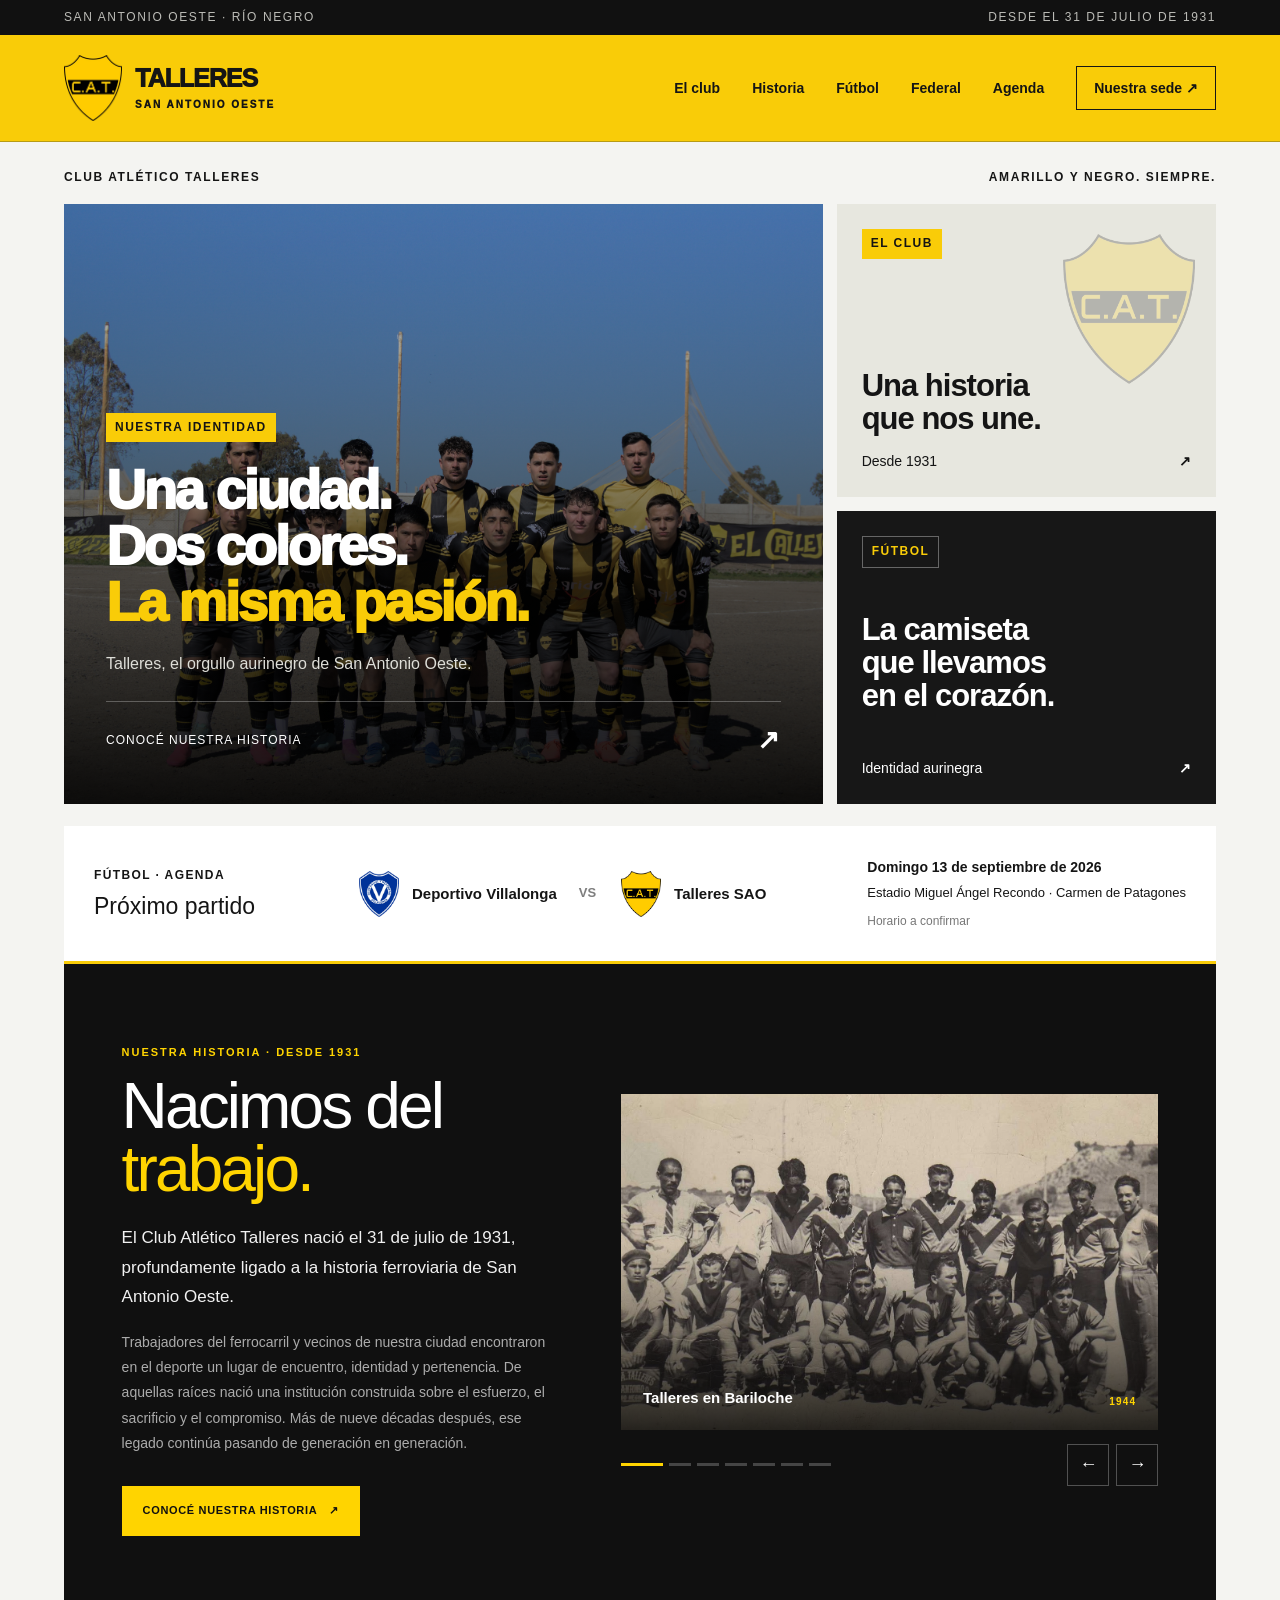
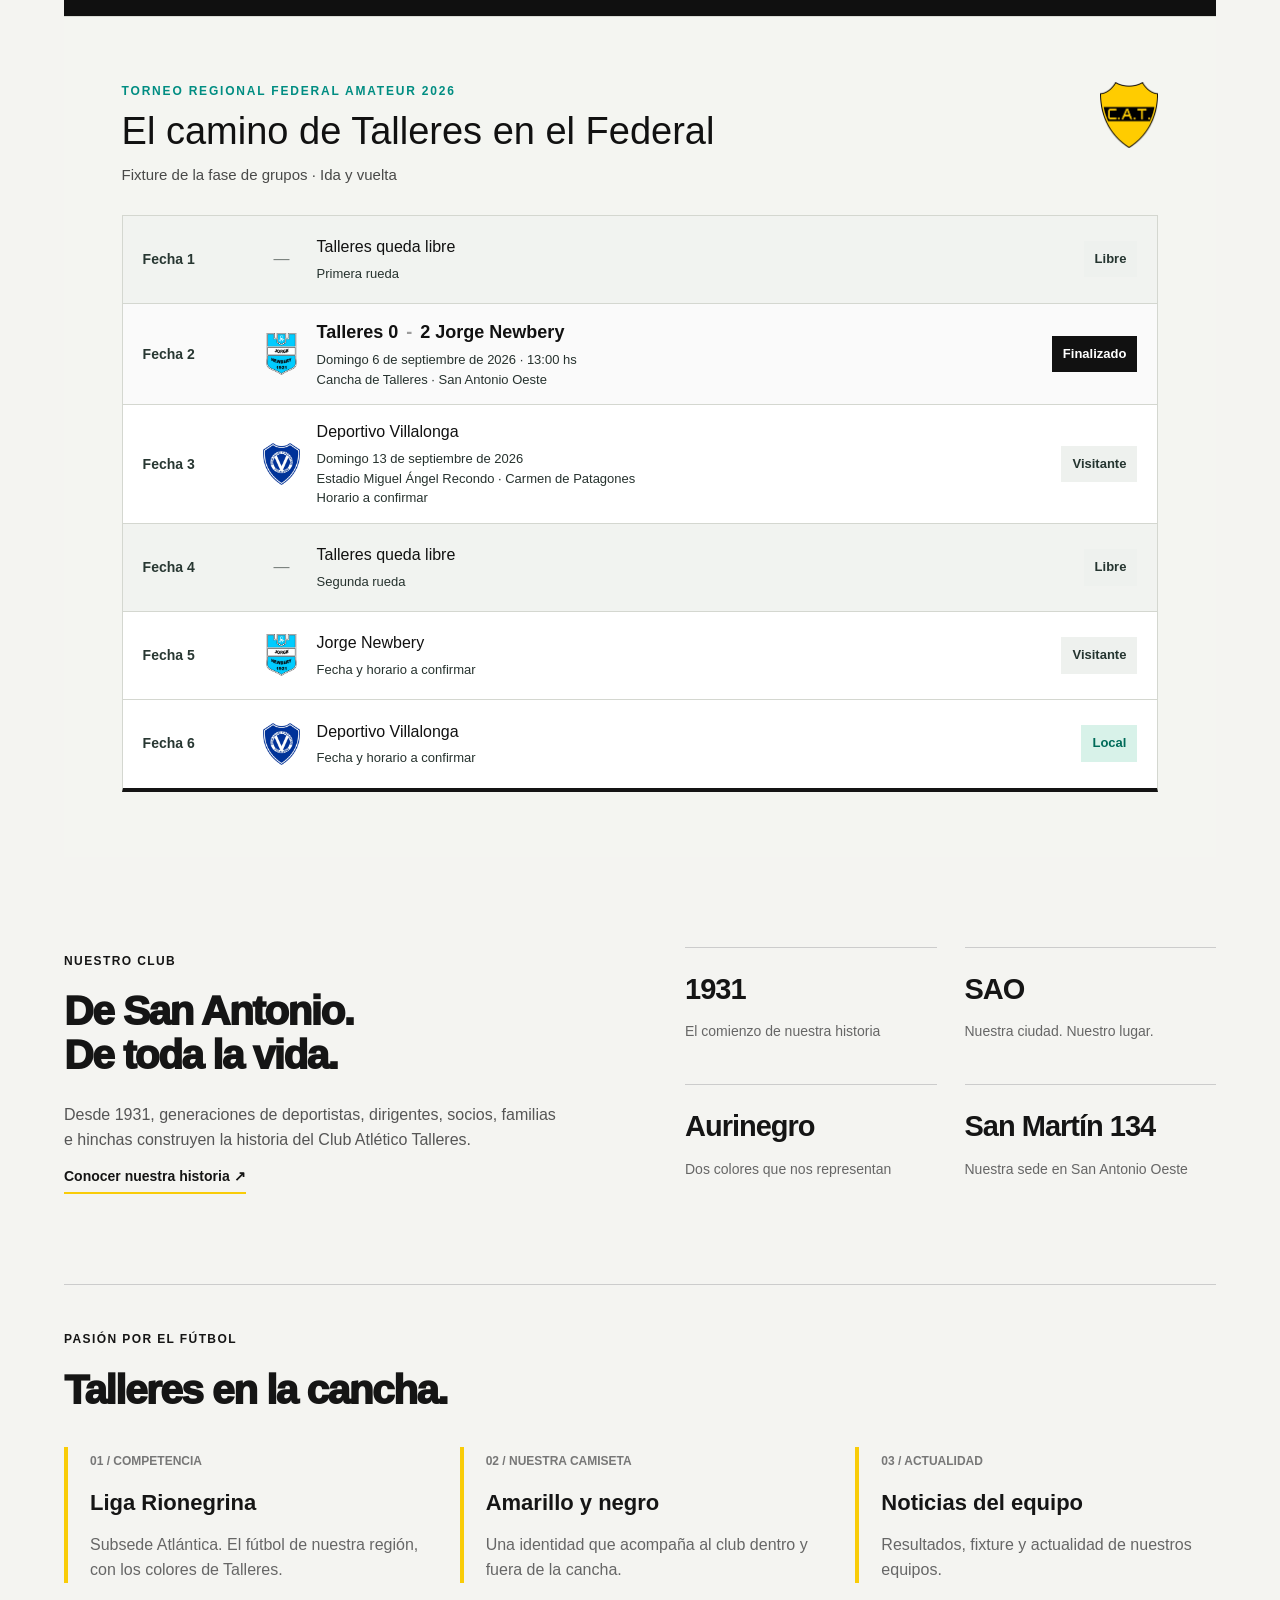
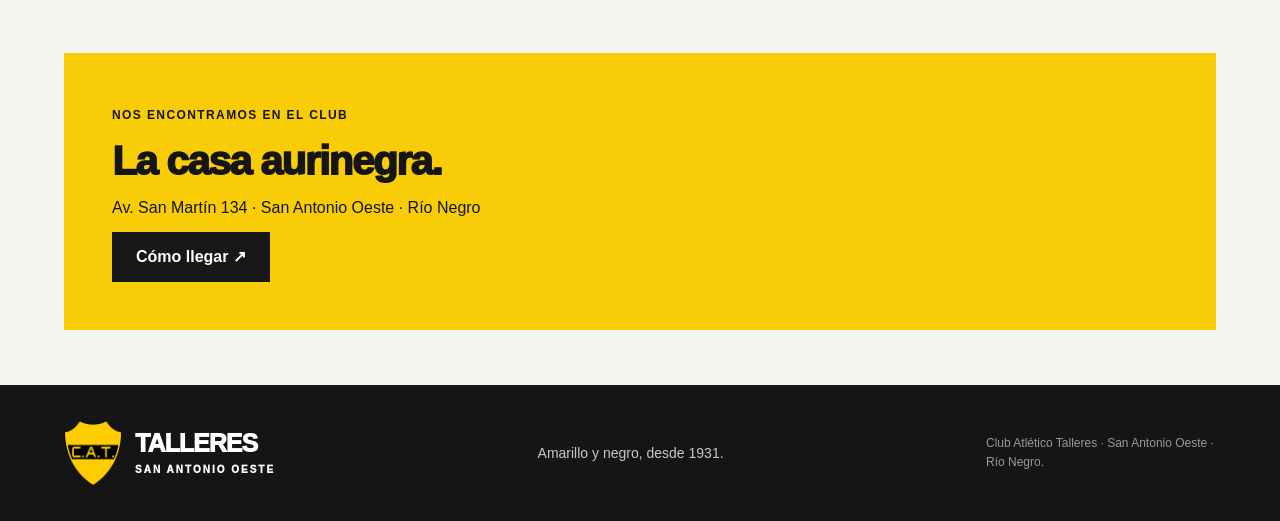
==== commit 58c1d169: "Agregar página completa de historia" ====
--- a/index.html
+++ b/index.html
@@ -2,6 +2,7 @@
 <html lang="es">
 
 <head>
+
   <meta charset="UTF-8">
 
   <meta
@@ -41,93 +42,105 @@
     }
 
     #club,
-    #historia,
     #futbol,
     #destacados,
     #agenda,
     #federal,
-    #contacto {
+    #contacto,
+    #historia-resumen {
       scroll-margin-top: 120px;
     }
 
 
-    /* =====================================================
-       HISTORIA
-    ===================================================== */
-
-    .history-section {
+    /* ==================================================
+       HISTORIA - RESUMEN HOME
+    ================================================== */
+
+    .history-home {
       padding: 80px 5%;
       background: #101010;
       color: #fff;
       overflow: hidden;
     }
 
-    .history-intro {
+    .history-home-grid {
       display: grid;
-      grid-template-columns: minmax(0, 0.9fr) minmax(0, 1.1fr);
+      grid-template-columns: minmax(0, .9fr) minmax(0, 1.1fr);
+      align-items: center;
       gap: 60px;
-      align-items: center;
-    }
-
-    .history-copy {
+    }
+
+    .history-home-copy {
       max-width: 620px;
     }
 
     .history-kicker {
       display: block;
       margin-bottom: 14px;
+
       color: #ffd400;
+
       font-size: 11px;
       font-weight: 900;
-      letter-spacing: 0.18em;
+      letter-spacing: .18em;
       text-transform: uppercase;
     }
 
-    .history-copy h2 {
+    .history-home h2 {
       margin: 0 0 22px;
-      font-size: clamp(39px, 5vw, 68px);
-      line-height: 0.98;
-      letter-spacing: -0.045em;
+
       color: #fff;
-    }
-
-    .history-copy h2 em {
+
+      font-size: clamp(40px, 5vw, 68px);
+      line-height: .98;
+      letter-spacing: -.045em;
+    }
+
+    .history-home h2 em {
       color: #ffd400;
       font-style: normal;
     }
 
     .history-lead {
       margin: 0 0 18px;
+
+      color: rgba(255,255,255,.94);
+
       font-size: 17px;
       line-height: 1.75;
-      color: rgba(255, 255, 255, 0.95);
     }
 
     .history-summary {
       margin: 0 0 30px;
+
+      color: rgba(255,255,255,.65);
+
       font-size: 14px;
       line-height: 1.8;
-      color: rgba(255, 255, 255, 0.64);
-    }
-
-    .history-open {
+    }
+
+    .history-link {
       display: inline-flex;
       align-items: center;
       gap: 12px;
+
+      padding: 15px 20px;
+
       border: 1px solid #ffd400;
-      padding: 14px 18px;
+
       background: #ffd400;
       color: #111;
-      font-family: inherit;
+
       font-size: 11px;
       font-weight: 900;
       letter-spacing: .06em;
+      text-decoration: none;
       text-transform: uppercase;
-      cursor: pointer;
+
       transition: .25s ease;
     }
 
-    .history-open:hover {
+    .history-link:hover {
       background: transparent;
       color: #ffd400;
     }
@@ -139,66 +152,83 @@
       min-width: 0;
     }
 
-    .history-carousel-frame {
+    .history-frame {
       position: relative;
+
       overflow: hidden;
+
       aspect-ratio: 16 / 10;
+
       background: #222;
     }
 
     .history-track {
       display: flex;
+
       height: 100%;
-      transition: transform .7s cubic-bezier(.22,.61,.36,1);
+
+      transition:
+        transform .7s cubic-bezier(.22,.61,.36,1);
+
       will-change: transform;
     }
 
     .history-slide {
       position: relative;
+
       min-width: 100%;
       height: 100%;
     }
 
     .history-slide img {
       display: block;
+
       width: 100%;
       height: 100%;
+
       object-fit: cover;
     }
 
     .history-slide::after {
       content: "";
+
       position: absolute;
       inset: 0;
+
       background:
         linear-gradient(
           180deg,
           rgba(0,0,0,.02) 45%,
           rgba(0,0,0,.82) 100%
         );
+
       pointer-events: none;
     }
 
     .history-caption {
       position: absolute;
       z-index: 2;
+
       right: 22px;
-      bottom: 19px;
+      bottom: 20px;
       left: 22px;
+
       display: flex;
       justify-content: space-between;
-      align-items: end;
+      align-items: flex-end;
+
       gap: 20px;
     }
 
     .history-caption strong {
-      display: block;
       color: #fff;
+
       font-size: 15px;
     }
 
     .history-caption small {
       color: #ffd400;
+
       font-size: 10px;
       font-weight: 900;
       letter-spacing: .12em;
@@ -209,163 +239,98 @@
       display: flex;
       justify-content: space-between;
       align-items: center;
+
+      gap: 20px;
+
       margin-top: 14px;
-      gap: 20px;
     }
 
     .history-dots {
       display: flex;
       align-items: center;
+
       gap: 6px;
     }
 
     .history-dot {
       width: 22px;
       height: 3px;
+
       padding: 0;
+
       border: 0;
+
       background: rgba(255,255,255,.22);
+
       cursor: pointer;
+
       transition: .25s ease;
     }
 
     .history-dot.active {
       width: 42px;
+
       background: #ffd400;
     }
 
     .history-arrows {
       display: flex;
+
       gap: 7px;
     }
 
     .history-arrow {
       display: grid;
       place-items: center;
+
       width: 42px;
       height: 42px;
+
       border: 1px solid rgba(255,255,255,.27);
+
       background: transparent;
       color: #fff;
+
       font-size: 18px;
+
       cursor: pointer;
+
       transition: .2s ease;
     }
 
     .history-arrow:hover {
       border-color: #ffd400;
+
       background: #ffd400;
       color: #111;
     }
 
 
-    /* HISTORIA COMPLETA */
-
-    .history-complete {
-      display: none;
-      margin-top: 70px;
-      padding-top: 55px;
-      border-top: 1px solid rgba(255,255,255,.15);
-    }
-
-    .history-complete.visible {
-      display: block;
-      animation: showHistory .4s ease;
-    }
-
-    @keyframes showHistory {
-      from {
-        opacity: 0;
-        transform: translateY(15px);
-      }
-
-      to {
-        opacity: 1;
-        transform: translateY(0);
-      }
-    }
-
-    .history-complete-grid {
-      display: grid;
-      grid-template-columns: minmax(180px, 260px) minmax(0, 820px);
-      justify-content: space-between;
-      gap: 70px;
-    }
-
-    .history-side {
-      align-self: start;
-      position: sticky;
-      top: 130px;
-    }
-
-    .history-side span {
-      display: block;
-      margin-bottom: 13px;
-      color: #ffd400;
-      font-size: 10px;
-      font-weight: 900;
-      letter-spacing: .15em;
-      text-transform: uppercase;
-    }
-
-    .history-side h3 {
-      margin: 0;
-      color: #fff;
-      font-size: 31px;
-      line-height: 1.05;
-    }
-
-    .history-article p {
-      margin: 0 0 25px;
-      color: rgba(255,255,255,.74);
-      font-size: 15px;
-      line-height: 1.9;
-    }
-
-    .history-article p:first-child {
-      color: #fff;
-      font-size: 18px;
-    }
-
-    .history-highlight {
-      margin: 45px 0;
-      padding: 12px 0 12px 27px;
-      border-left: 5px solid #ffd400;
-    }
-
-    .history-highlight strong {
-      display: block;
-      color: #fff;
-      font-size: clamp(29px, 4vw, 49px);
-      line-height: 1.1;
-    }
-
-    .history-highlight strong:last-child {
-      color: #ffd400;
-    }
-
-
-    /* =====================================================
+    /* ==================================================
        PRÓXIMO PARTIDO
-    ===================================================== */
+    ================================================== */
 
     .next-match {
       display: flex;
       align-items: center;
       justify-content: center;
+
       gap: 22px;
+
       flex-wrap: wrap;
     }
 
     .next-team {
       display: flex;
       align-items: center;
+
       gap: 10px;
     }
 
     .next-team img {
       width: 46px;
       height: 46px;
+
       object-fit: contain;
     }
 
@@ -374,14 +339,16 @@
     }
 
     .next-vs {
+      opacity: .55;
+
       font-size: 13px;
       font-weight: 900;
-      opacity: .55;
     }
 
     .next-info {
       display: flex;
       flex-direction: column;
+
       gap: 4px;
     }
 
@@ -394,29 +361,36 @@
     }
 
 
-    /* =====================================================
+    /* ==================================================
        FEDERAL
-    ===================================================== */
+    ================================================== */
 
     .federal-section {
       padding: 65px 5%;
+
+      border-top: 1px solid #d9dbd5;
+
       background: #f4f5f1;
       color: #111;
-      border-top: 1px solid #d9dbd5;
     }
 
     .federal-header {
       display: flex;
       justify-content: space-between;
       align-items: flex-start;
+
       gap: 40px;
+
       margin-bottom: 28px;
     }
 
     .federal-kicker {
       display: block;
+
       margin-bottom: 10px;
+
       color: #008d82;
+
       font-size: 12px;
       font-weight: 800;
       letter-spacing: .15em;
@@ -424,14 +398,17 @@
 
     .federal-header h2 {
       margin: 0 0 10px;
+
       font-size: clamp(26px, 3vw, 38px);
       line-height: 1.1;
     }
 
     .federal-header p {
       margin: 0;
+
+      opacity: .75;
+
       font-size: 15px;
-      opacity: .75;
     }
 
     .federal-shield {
@@ -442,6 +419,7 @@
     .federal-list {
       border: 1px solid #d4d7d0;
       border-bottom: 4px solid #141414;
+
       background: #fff;
     }
 
@@ -449,9 +427,13 @@
       display: grid;
       grid-template-columns: 100px 1fr 110px;
       align-items: center;
+
       gap: 18px;
+
       min-height: 88px;
+
       padding: 14px 20px;
+
       border-bottom: 1px solid #d4d7d0;
     }
 
@@ -469,6 +451,7 @@
 
     .federal-date {
       color: #283732;
+
       font-size: 14px;
       font-weight: 800;
     }
@@ -476,32 +459,42 @@
     .federal-team {
       display: flex;
       align-items: center;
+
       gap: 14px;
+
       min-width: 0;
     }
 
     .federal-team img {
       width: 42px;
       height: 42px;
+
       object-fit: contain;
+
       flex-shrink: 0;
     }
 
     .federal-no-logo {
       width: 42px;
+
       flex-shrink: 0;
+
+      color: #7a817d;
+
       text-align: center;
-      color: #7a817d;
     }
 
     .federal-team h3 {
       margin: 0 0 5px;
+
       font-size: 16px;
     }
 
     .federal-team p {
       margin: 2px 0;
+
       color: #26322e;
+
       font-size: 13px;
       line-height: 1.35;
     }
@@ -509,8 +502,11 @@
     .match-result {
       display: flex;
       flex-wrap: wrap;
+
       gap: 8px;
+
       margin-bottom: 5px;
+
       font-size: 18px;
       font-weight: 900;
     }
@@ -521,9 +517,12 @@
 
     .federal-status {
       justify-self: end;
+
       padding: 8px 11px;
+
       font-size: 13px;
       font-weight: 800;
+
       white-space: nowrap;
     }
 
@@ -544,40 +543,32 @@
     }
 
 
-    /* =====================================================
+    /* ==================================================
        RESPONSIVE
-    ===================================================== */
+    ================================================== */
 
     @media (max-width: 900px) {
 
-      .history-intro {
+      .history-home-grid {
         grid-template-columns: 1fr;
+
         gap: 40px;
       }
 
-      .history-copy {
+      .history-home-copy {
         max-width: none;
       }
 
-      .history-complete-grid {
-        grid-template-columns: 1fr;
-        gap: 30px;
-      }
-
-      .history-side {
-        position: static;
-      }
-
     }
 
 
     @media (max-width: 760px) {
 
-      .history-section {
+      .history-home {
         padding: 55px 18px;
       }
 
-      .history-copy h2 {
+      .history-home h2 {
         font-size: 43px;
       }
 
@@ -585,7 +576,7 @@
         font-size: 15px;
       }
 
-      .history-carousel-frame {
+      .history-frame {
         aspect-ratio: 4 / 3;
       }
 
@@ -604,20 +595,6 @@
         height: 38px;
       }
 
-      .history-complete {
-        margin-top: 50px;
-        padding-top: 40px;
-      }
-
-      .history-article p {
-        font-size: 14px;
-        line-height: 1.8;
-      }
-
-      .history-article p:first-child {
-        font-size: 16px;
-      }
-
       .federal-section {
         padding: 45px 18px;
       }
@@ -632,12 +609,15 @@
 
       .federal-row {
         grid-template-columns: 1fr auto;
+
         gap: 10px 14px;
+
         padding: 16px;
       }
 
       .federal-date {
         grid-column: 1 / -1;
+
         font-size: 12px;
       }
 
@@ -678,20 +658,37 @@
 <body>
 
 
-  <a class="skip" href="#contenido">
+  <a
+    class="skip"
+    href="#contenido"
+  >
     Saltar al contenido
   </a>
 
 
   <div class="topline">
-    <span>SAN ANTONIO OESTE · RÍO NEGRO</span>
-    <span>DESDE EL 31 DE JULIO DE 1931</span>
+
+    <span>
+      SAN ANTONIO OESTE · RÍO NEGRO
+    </span>
+
+    <span>
+      DESDE EL 31 DE JULIO DE 1931
+    </span>
+
   </div>
 
 
+
+  <!-- HEADER -->
+
   <header>
 
-    <a class="brand" href="#">
+
+    <a
+      class="brand"
+      href="./index.html"
+    >
 
       <img
         src="./index_files/escudo.png"
@@ -706,13 +703,14 @@
     </a>
 
 
+
     <nav aria-label="Navegación principal">
 
       <a href="#club">
         El club
       </a>
 
-      <a href="#historia">
+      <a href="./historia.html">
         Historia
       </a>
 
@@ -737,22 +735,31 @@
 
     </nav>
 
+
   </header>
 
 
+
   <main id="contenido">
 
 
     <div class="sectionline">
-      <span>CLUB ATLÉTICO TALLERES</span>
-      <span>AMARILLO Y NEGRO. SIEMPRE.</span>
+
+      <span>
+        CLUB ATLÉTICO TALLERES
+      </span>
+
+      <span>
+        AMARILLO Y NEGRO. SIEMPRE.
+      </span>
+
     </div>
 
 
 
-    <!-- ===================================================
+    <!-- =================================================
          DESTACADOS
-    ==================================================== -->
+    ================================================== -->
 
     <section
       class="newsgrid"
@@ -763,7 +770,7 @@
 
       <a
         class="hero"
-        href="#historia"
+        href="./historia.html"
       >
 
         <img
@@ -807,7 +814,7 @@
 
         <a
           class="identity-card"
-          href="#historia"
+          href="./historia.html"
         >
 
           <span class="tag">
@@ -862,19 +869,21 @@
 
       </div>
 
+
     </section>
 
 
 
-    <!-- ===================================================
-         AGENDA
-    ==================================================== -->
+    <!-- =================================================
+         PRÓXIMO PARTIDO
+    ================================================== -->
 
     <section
       class="agenda"
       id="agenda"
     >
 
+
       <div>
 
         <span class="eyebrow">
@@ -886,6 +895,7 @@
         </h2>
 
       </div>
+
 
 
       <div class="fixture next-match">
@@ -927,6 +937,7 @@
       </div>
 
 
+
       <div class="pending next-info">
 
         <strong>
@@ -943,33 +954,37 @@
 
       </div>
 
+
     </section>
 
 
 
-    <!-- ===================================================
-         HISTORIA
-    ==================================================== -->
+    <!-- =================================================
+         RESUMEN DE HISTORIA
+    ================================================== -->
 
     <section
-      class="history-section"
-      id="historia"
+      class="history-home"
+      id="historia-resumen"
     >
 
 
-      <div class="history-intro">
-
-
-        <div class="history-copy">
+      <div class="history-home-grid">
+
+
+        <div class="history-home-copy">
+
 
           <span class="history-kicker">
             NUESTRA HISTORIA · DESDE 1931
           </span>
+
 
           <h2>
             Nacimos del<br>
             <em>trabajo.</em>
           </h2>
+
 
           <p class="history-lead">
             El Club Atlético Talleres nació el 31 de julio de 1931,
@@ -977,25 +992,25 @@
             San Antonio Oeste.
           </p>
 
+
           <p class="history-summary">
             Trabajadores del ferrocarril y vecinos de nuestra ciudad
-            encontraron en el deporte un espacio de encuentro,
-            pertenencia e identidad. De aquellas raíces ferroviarias
-            nació una institución construida sobre el esfuerzo,
-            el sacrificio y el compromiso. Más de nueve décadas después,
-            el amarillo y negro continúa pasando de generación en generación.
+            encontraron en el deporte un lugar de encuentro, identidad
+            y pertenencia. De aquellas raíces nació una institución
+            construida sobre el esfuerzo, el sacrificio y el compromiso.
+            Más de nueve décadas después, ese legado continúa pasando
+            de generación en generación.
           </p>
 
-          <button
-            class="history-open"
-            id="historyToggle"
-            type="button"
-            aria-expanded="false"
-            aria-controls="historiaCompleta"
+
+          <a
+            class="history-link"
+            href="./historia.html"
           >
-            LEER HISTORIA COMPLETA
-            <span>↓</span>
-          </button>
+            CONOCÉ NUESTRA HISTORIA
+            <span>↗</span>
+          </a>
+
 
         </div>
 
@@ -1009,7 +1024,7 @@
         >
 
 
-          <div class="history-carousel-frame">
+          <div class="history-frame">
 
 
             <div
@@ -1018,8 +1033,6 @@
             >
 
 
-              <!-- 1944 -->
-
               <div class="history-slide">
 
                 <img
@@ -1028,15 +1041,20 @@
                 >
 
                 <div class="history-caption">
-                  <strong>Talleres en Bariloche</strong>
-                  <small>1944</small>
+
+                  <strong>
+                    Talleres en Bariloche
+                  </strong>
+
+                  <small>
+                    1944
+                  </small>
+
                 </div>
 
               </div>
 
 
-
-              <!-- 1945 -->
 
               <div class="history-slide">
 
@@ -1047,109 +1065,142 @@
                 >
 
                 <div class="history-caption">
-                  <strong>Talleres vs. Tronador</strong>
-                  <small>1945</small>
+
+                  <strong>
+                    Talleres vs. Tronador
+                  </strong>
+
+                  <small>
+                    1945
+                  </small>
+
                 </div>
 
               </div>
 
 
-
-              <!-- 1950 -->
 
               <div class="history-slide">
 
                 <img
                   src="./index_files/historia/2da-division-1950.jpg"
-                  alt="Segunda división de Talleres en 1950"
+                  alt="Segunda División de Talleres en 1950"
                   loading="lazy"
                 >
 
                 <div class="history-caption">
-                  <strong>Segunda División</strong>
-                  <small>1950</small>
+
+                  <strong>
+                    Segunda División
+                  </strong>
+
+                  <small>
+                    1950
+                  </small>
+
                 </div>
 
               </div>
 
 
-
-              <!-- 1958 -->
 
               <div class="history-slide">
 
                 <img
                   src="./index_files/historia/talleres-1958.jpg"
-                  alt="Club Atlético Talleres en 1958"
+                  alt="Talleres en 1958"
                   loading="lazy"
                 >
 
                 <div class="history-caption">
-                  <strong>Una generación aurinegra</strong>
-                  <small>1958</small>
+
+                  <strong>
+                    Una generación aurinegra
+                  </strong>
+
+                  <small>
+                    1958
+                  </small>
+
                 </div>
 
               </div>
 
 
-
-              <!-- 1973 -->
 
               <div class="history-slide">
 
                 <img
                   src="./index_files/historia/talleres-1973.jpg"
-                  alt="Club Atlético Talleres en 1973"
+                  alt="Talleres en 1973"
                   loading="lazy"
                 >
 
                 <div class="history-caption">
-                  <strong>Talleres</strong>
-                  <small>1973</small>
+
+                  <strong>
+                    Talleres
+                  </strong>
+
+                  <small>
+                    1973
+                  </small>
+
                 </div>
 
               </div>
 
 
-
-              <!-- HANDBALL -->
 
               <div class="history-slide">
 
                 <img
                   src="./index_files/historia/handball-decada-80.jpg"
-                  alt="Handball de Talleres durante la década de 1980"
+                  alt="Handball de Talleres en la década de 1980"
                   loading="lazy"
                 >
 
                 <div class="history-caption">
-                  <strong>Talleres también fue más que fútbol</strong>
-                  <small>Década del 80</small>
+
+                  <strong>
+                    Mucho más que fútbol
+                  </strong>
+
+                  <small>
+                    Década del 80
+                  </small>
+
                 </div>
 
               </div>
 
 
-
-              <!-- TERRENO 1984 -->
 
               <div class="history-slide">
 
                 <img
                   src="./index_files/historia/talleres-compra-terreno-1984.jpg"
-                  alt="Compra del terreno del Club Atlético Talleres en 1984"
+                  alt="Compra del terreno de Talleres en 1984"
                   loading="lazy"
                 >
 
                 <div class="history-caption">
-                  <strong>Un paso en el crecimiento del club</strong>
-                  <small>1984</small>
+
+                  <strong>
+                    Crecimiento institucional
+                  </strong>
+
+                  <small>
+                    1984
+                  </small>
+
                 </div>
 
               </div>
 
 
             </div>
+
 
           </div>
 
@@ -1163,18 +1214,61 @@
               id="historyDots"
             >
 
-              <button class="history-dot active" type="button" data-slide="0" aria-label="Foto 1"></button>
-              <button class="history-dot" type="button" data-slide="1" aria-label="Foto 2"></button>
-              <button class="history-dot" type="button" data-slide="2" aria-label="Foto 3"></button>
-              <button class="history-dot" type="button" data-slide="3" aria-label="Foto 4"></button>
-              <button class="history-dot" type="button" data-slide="4" aria-label="Foto 5"></button>
-              <button class="history-dot" type="button" data-slide="5" aria-label="Foto 6"></button>
-              <button class="history-dot" type="button" data-slide="6" aria-label="Foto 7"></button>
+              <button
+                class="history-dot active"
+                type="button"
+                data-slide="0"
+                aria-label="Foto 1"
+              ></button>
+
+              <button
+                class="history-dot"
+                type="button"
+                data-slide="1"
+                aria-label="Foto 2"
+              ></button>
+
+              <button
+                class="history-dot"
+                type="button"
+                data-slide="2"
+                aria-label="Foto 3"
+              ></button>
+
+              <button
+                class="history-dot"
+                type="button"
+                data-slide="3"
+                aria-label="Foto 4"
+              ></button>
+
+              <button
+                class="history-dot"
+                type="button"
+                data-slide="4"
+                aria-label="Foto 5"
+              ></button>
+
+              <button
+                class="history-dot"
+                type="button"
+                data-slide="5"
+                aria-label="Foto 6"
+              ></button>
+
+              <button
+                class="history-dot"
+                type="button"
+                data-slide="6"
+                aria-label="Foto 7"
+              ></button>
 
             </div>
 
 
+
             <div class="history-arrows">
+
 
               <button
                 class="history-arrow"
@@ -1185,6 +1279,7 @@
                 ←
               </button>
 
+
               <button
                 class="history-arrow"
                 id="historyNext"
@@ -1194,214 +1289,26 @@
                 →
               </button>
 
+
             </div>
 
 
           </div>
 
+
         </div>
 
 
       </div>
 
 
-
-      <!-- HISTORIA COMPLETA -->
-
-      <div
-        class="history-complete"
-        id="historiaCompleta"
-      >
-
-
-        <div class="history-complete-grid">
-
-
-          <aside class="history-side">
-
-            <span>
-              CLUB ATLÉTICO TALLERES
-            </span>
-
-            <h3>
-              Una historia construida por generaciones.
-            </h3>
-
-          </aside>
-
-
-
-          <article class="history-article">
-
-
-            <p>
-              El Club Atlético Talleres de San Antonio Oeste nació el
-              31 de julio de 1931, profundamente ligado a la historia
-              ferroviaria de nuestra ciudad.
-            </p>
-
-
-            <p>
-              Sus orígenes se encuentran en aquellos trabajadores del
-              ferrocarril que, además de cumplir sus tareas en los talleres
-              ferroviarios de San Antonio Oeste, encontraron en el deporte
-              una forma de encuentro, pertenencia e identidad. Entre ellos
-              hubo obreros llegados desde distintos puntos del país, incluidos
-              trabajadores provenientes de Tafí Viejo, Tucumán, que junto a
-              vecinos de la localidad comenzaron a darle forma a una institución
-              que con el paso del tiempo se convertiría en una parte inseparable
-              de la vida social y deportiva de San Antonio Oeste.
-            </p>
-
-
-            <p>
-              El nombre Talleres no es casual. Representa nuestras raíces,
-              nuestra historia y el vínculo con una época en la que el
-              ferrocarril tuvo un papel fundamental en el desarrollo de la
-              ciudad. De ese origen trabajador nació también el espíritu que
-              todavía identifica al club: esfuerzo, sacrificio, compromiso y
-              sentido de pertenencia.
-            </p>
-
-
-            <p>
-              Con el amarillo y el negro como colores distintivos, Talleres
-              fue creciendo generación tras generación. El fútbol ocupó desde
-              sus primeros años un lugar central y rápidamente el club comenzó
-              a formar parte de la competencia local, construyendo una larga
-              tradición dentro del deporte sanantoniense.
-            </p>
-
-
-            <p>
-              A lo largo de las décadas, cientos de futbolistas vistieron
-              nuestra camiseta y muchas familias encontraron en Talleres un
-              lugar de encuentro. Los nombres, las historias y los recuerdos
-              fueron pasando de padres a hijos, formando una identidad que
-              excede cualquier resultado deportivo.
-            </p>
-
-
-            <div class="history-highlight">
-
-              <strong>
-                Pero Talleres nunca fue
-              </strong>
-
-              <strong>
-                solamente fútbol.
-              </strong>
-
-            </div>
-
-
-            <p>
-              Con el paso de los años, la institución incorporó distintas
-              disciplinas y actividades deportivas y sociales. Básquet,
-              tenis, bochas, handball, vóley, patín y otras propuestas fueron
-              encontrando su espacio dentro del club, permitiendo que nuevas
-              generaciones pudieran desarrollarse, competir, aprender y compartir.
-            </p>
-
-
-            <p>
-              El crecimiento institucional también estuvo acompañado por
-              dirigentes, socios, deportistas y colaboradores que dedicaron
-              tiempo y esfuerzo para mejorar las instalaciones y ampliar las
-              posibilidades del club. El gimnasio, los espacios deportivos,
-              los vestuarios y los distintos proyectos de infraestructura son
-              parte de una construcción colectiva que continúa hasta nuestros días.
-            </p>
-
-
-            <p>
-              En el fútbol, Talleres escribió numerosas páginas importantes.
-              La institución logró múltiples campeonatos en las competencias
-              regionales y se convirtió en uno de los clubes más representativos
-              de la zona. Desde la década de 2010, el equipo volvió a consolidarse
-              como protagonista, obteniendo títulos y accediendo a torneos de
-              alcance nacional.
-            </p>
-
-
-            <p>
-              Talleres representó a San Antonio Oeste en competencias como
-              el Torneo del Interior, el Federal C y el Torneo Regional Federal
-              Amateur, llevando nuestros colores a distintas localidades de la
-              Patagonia y enfrentando a instituciones de toda la región.
-            </p>
-
-
-            <p>
-              También las divisiones formativas tuvieron momentos históricos.
-              En 2021, la categoría 2008 consiguió un logro inolvidable al
-              consagrarse campeona del tradicional Mundialito Infantil organizado
-              por Deportivo Roca, convirtiéndose en el primer equipo de San Antonio
-              Oeste en alcanzar ese título.
-            </p>
-
-
-            <p>
-              Ese triunfo representa uno de los valores fundamentales de Talleres:
-              formar desde abajo, acompañar a nuestros jóvenes y generar espacios
-              donde puedan crecer tanto deportiva como personalmente.
-            </p>
-
-
-            <p>
-              Hoy, más de nueve décadas después de aquel 31 de julio de 1931,
-              Talleres continúa escribiendo su historia.
-            </p>
-
-
-            <p>
-              Una historia construida por ferroviarios, deportistas, dirigentes,
-              entrenadores, familias, socios, hinchas y vecinos. Una historia
-              hecha de tardes de fútbol, entrenamientos, campeonatos, viajes,
-              sacrificios, festejos y también momentos difíciles que ayudaron
-              a fortalecer a la institución.
-            </p>
-
-
-            <p>
-              Generaciones enteras crecieron dentro del club y otras siguen
-              llegando para continuar ese legado.
-            </p>
-
-
-            <div class="history-highlight">
-
-              <strong>Talleres es memoria.</strong>
-              <strong>Es identidad.</strong>
-              <strong>Es trabajo.</strong>
-              <strong>Es pertenencia.</strong>
-              <strong>Es San Antonio Oeste.</strong>
-
-            </div>
-
-
-            <p>
-              Porque Talleres no es solamente una camiseta amarilla y negra.
-              Y mientras haya alguien dispuesto a defender estos colores,
-              nuestra historia seguirá escribiéndose.
-            </p>
-
-
-          </article>
-
-
-        </div>
-
-      </div>
-
-
     </section>
 
 
 
-    <!-- ===================================================
+    <!-- =================================================
          FEDERAL
-    ==================================================== -->
+    ================================================== -->
 
     <section
       class="federal-section"
@@ -1458,8 +1365,15 @@
             </span>
 
             <div>
-              <h3>Talleres queda libre</h3>
-              <p>Primera rueda</p>
+
+              <h3>
+                Talleres queda libre
+              </h3>
+
+              <p>
+                Primera rueda
+              </p>
+
             </div>
 
           </div>
@@ -1490,9 +1404,19 @@
             <div>
 
               <div class="match-result">
-                <span>Talleres 0</span>
-                <span class="divider">-</span>
-                <span>2 Jorge Newbery</span>
+
+                <span>
+                  Talleres 0
+                </span>
+
+                <span class="divider">
+                  -
+                </span>
+
+                <span>
+                  2 Jorge Newbery
+                </span>
+
               </div>
 
               <p>
@@ -1575,8 +1499,15 @@
             </span>
 
             <div>
-              <h3>Talleres queda libre</h3>
-              <p>Segunda rueda</p>
+
+              <h3>
+                Talleres queda libre
+              </h3>
+
+              <p>
+                Segunda rueda
+              </p>
+
             </div>
 
           </div>
@@ -1605,8 +1536,15 @@
             >
 
             <div>
-              <h3>Jorge Newbery</h3>
-              <p>Fecha y horario a confirmar</p>
+
+              <h3>
+                Jorge Newbery
+              </h3>
+
+              <p>
+                Fecha y horario a confirmar
+              </p>
+
             </div>
 
           </div>
@@ -1635,8 +1573,15 @@
             >
 
             <div>
-              <h3>Deportivo Villalonga</h3>
-              <p>Fecha y horario a confirmar</p>
+
+              <h3>
+                Deportivo Villalonga
+              </h3>
+
+              <p>
+                Fecha y horario a confirmar
+              </p>
+
             </div>
 
           </div>
@@ -1650,13 +1595,14 @@
 
       </div>
 
+
     </section>
 
 
 
-    <!-- ===================================================
+    <!-- =================================================
          CLUB
-    ==================================================== -->
+    ================================================== -->
 
     <section
       class="club"
@@ -1683,7 +1629,7 @@
 
         <a
           class="textlink"
-          href="#historia"
+          href="./historia.html"
         >
           Conocer nuestra historia ↗
         </a>
@@ -1691,12 +1637,15 @@
       </div>
 
 
+
       <div class="facts">
 
 
         <article>
 
-          <strong>1931</strong>
+          <strong>
+            1931
+          </strong>
 
           <span>
             El comienzo de nuestra historia
@@ -1707,7 +1656,9 @@
 
         <article>
 
-          <strong>SAO</strong>
+          <strong>
+            SAO
+          </strong>
 
           <span>
             Nuestra ciudad. Nuestro lugar.
@@ -1718,7 +1669,9 @@
 
         <article>
 
-          <strong>Aurinegro</strong>
+          <strong>
+            Aurinegro
+          </strong>
 
           <span>
             Dos colores que nos representan
@@ -1729,7 +1682,9 @@
 
         <article>
 
-          <strong>San Martín 134</strong>
+          <strong>
+            San Martín 134
+          </strong>
 
           <span>
             Nuestra sede en San Antonio Oeste
@@ -1740,13 +1695,14 @@
 
       </div>
 
+
     </section>
 
 
 
-    <!-- ===================================================
+    <!-- =================================================
          FÚTBOL
-    ==================================================== -->
+    ================================================== -->
 
     <section
       class="football"
@@ -1767,6 +1723,7 @@
       </div>
 
 
+
       <div class="football-info">
 
 
@@ -1799,8 +1756,8 @@
           </h3>
 
           <p>
-            Una identidad que acompaña al club dentro y
-            fuera de la cancha.
+            Una identidad que acompaña al club dentro
+            y fuera de la cancha.
           </p>
 
         </article>
@@ -1825,13 +1782,14 @@
 
       </div>
 
+
     </section>
 
 
 
-    <!-- ===================================================
+    <!-- =================================================
          SEDE
-    ==================================================== -->
+    ================================================== -->
 
     <section
       class="contact"
@@ -1865,16 +1823,14 @@
 
 
 
-  <!-- =====================================================
-       FOOTER
-  ====================================================== -->
+  <!-- FOOTER -->
 
   <footer>
 
 
     <a
       class="brand"
-      href="#"
+      href="./index.html"
     >
 
       <img
@@ -1904,13 +1860,9 @@
 
 
 
-  <!-- =====================================================
-       JAVASCRIPT HISTORIA
-  ====================================================== -->
+  <!-- CARRUSEL -->
 
   <script>
-
-    /* CARRUSEL */
 
     const historyTrack =
       document.getElementById("historyTrack");
@@ -1931,7 +1883,7 @@
       document.getElementById("historyCarousel");
 
 
-    let historyCurrent = 0;
+    let currentHistorySlide = 0;
 
     let historyTimer;
 
@@ -1939,48 +1891,71 @@
     function showHistorySlide(index) {
 
       if (index >= historySlides.length) {
-        historyCurrent = 0;
+
+        currentHistorySlide = 0;
+
       }
 
       else if (index < 0) {
-        historyCurrent = historySlides.length - 1;
+
+        currentHistorySlide =
+          historySlides.length - 1;
+
       }
 
       else {
-        historyCurrent = index;
+
+        currentHistorySlide =
+          index;
+
       }
 
 
       historyTrack.style.transform =
-        `translateX(-${historyCurrent * 100}%)`;
-
-
-      historyDots.forEach((dot, i) => {
-
-        dot.classList.toggle(
-          "active",
-          i === historyCurrent
+        `translateX(-${currentHistorySlide * 100}%)`;
+
+
+      historyDots.forEach(
+        (dot, i) => {
+
+          dot.classList.toggle(
+            "active",
+            i === currentHistorySlide
+          );
+
+        }
+      );
+
+    }
+
+
+    function nextHistorySlide() {
+
+      showHistorySlide(
+        currentHistorySlide + 1
+      );
+
+    }
+
+
+    function previousHistorySlide() {
+
+      showHistorySlide(
+        currentHistorySlide - 1
+      );
+
+    }
+
+
+    function stopHistoryCarousel() {
+
+      if (historyTimer) {
+
+        clearInterval(
+          historyTimer
         );
 
-      });
-
-    }
-
-
-    function nextHistorySlide() {
-
-      showHistorySlide(
-        historyCurrent + 1
-      );
-
-    }
-
-
-    function previousHistorySlide() {
-
-      showHistorySlide(
-        historyCurrent - 1
-      );
+      }
 
     }
 
@@ -1998,20 +1973,12 @@
     }
 
 
-    function stopHistoryCarousel() {
-
-      if (historyTimer) {
-        clearInterval(historyTimer);
-      }
-
-    }
-
-
     historyNext.addEventListener(
       "click",
       () => {
 
         nextHistorySlide();
+
         startHistoryCarousel();
 
       }
@@ -2023,6 +1990,7 @@
       () => {
 
         previousHistorySlide();
+
         startHistoryCarousel();
 
       }
@@ -2037,7 +2005,9 @@
           () => {
 
             showHistorySlide(
-              Number(dot.dataset.slide)
+              Number(
+                dot.dataset.slide
+              )
             );
 
             startHistoryCarousel();
@@ -2063,58 +2033,6 @@
 
     startHistoryCarousel();
 
-
-
-    /* MOSTRAR HISTORIA COMPLETA */
-
-    const historyToggle =
-      document.getElementById("historyToggle");
-
-    const historyComplete =
-      document.getElementById("historiaCompleta");
-
-
-    historyToggle.addEventListener(
-      "click",
-      () => {
-
-        const open =
-          historyComplete.classList.toggle(
-            "visible"
-          );
-
-
-        historyToggle.setAttribute(
-          "aria-expanded",
-          open
-        );
-
-
-        historyToggle.innerHTML =
-          open
-            ? "OCULTAR HISTORIA <span>↑</span>"
-            : "LEER HISTORIA COMPLETA <span>↓</span>";
-
-
-        if (open) {
-
-          setTimeout(
-            () => {
-
-              historyComplete.scrollIntoView({
-                behavior: "smooth",
-                block: "start"
-              });
-
-            },
-            100
-          );
-
-        }
-
-      }
-    );
-
   </script>
 
 
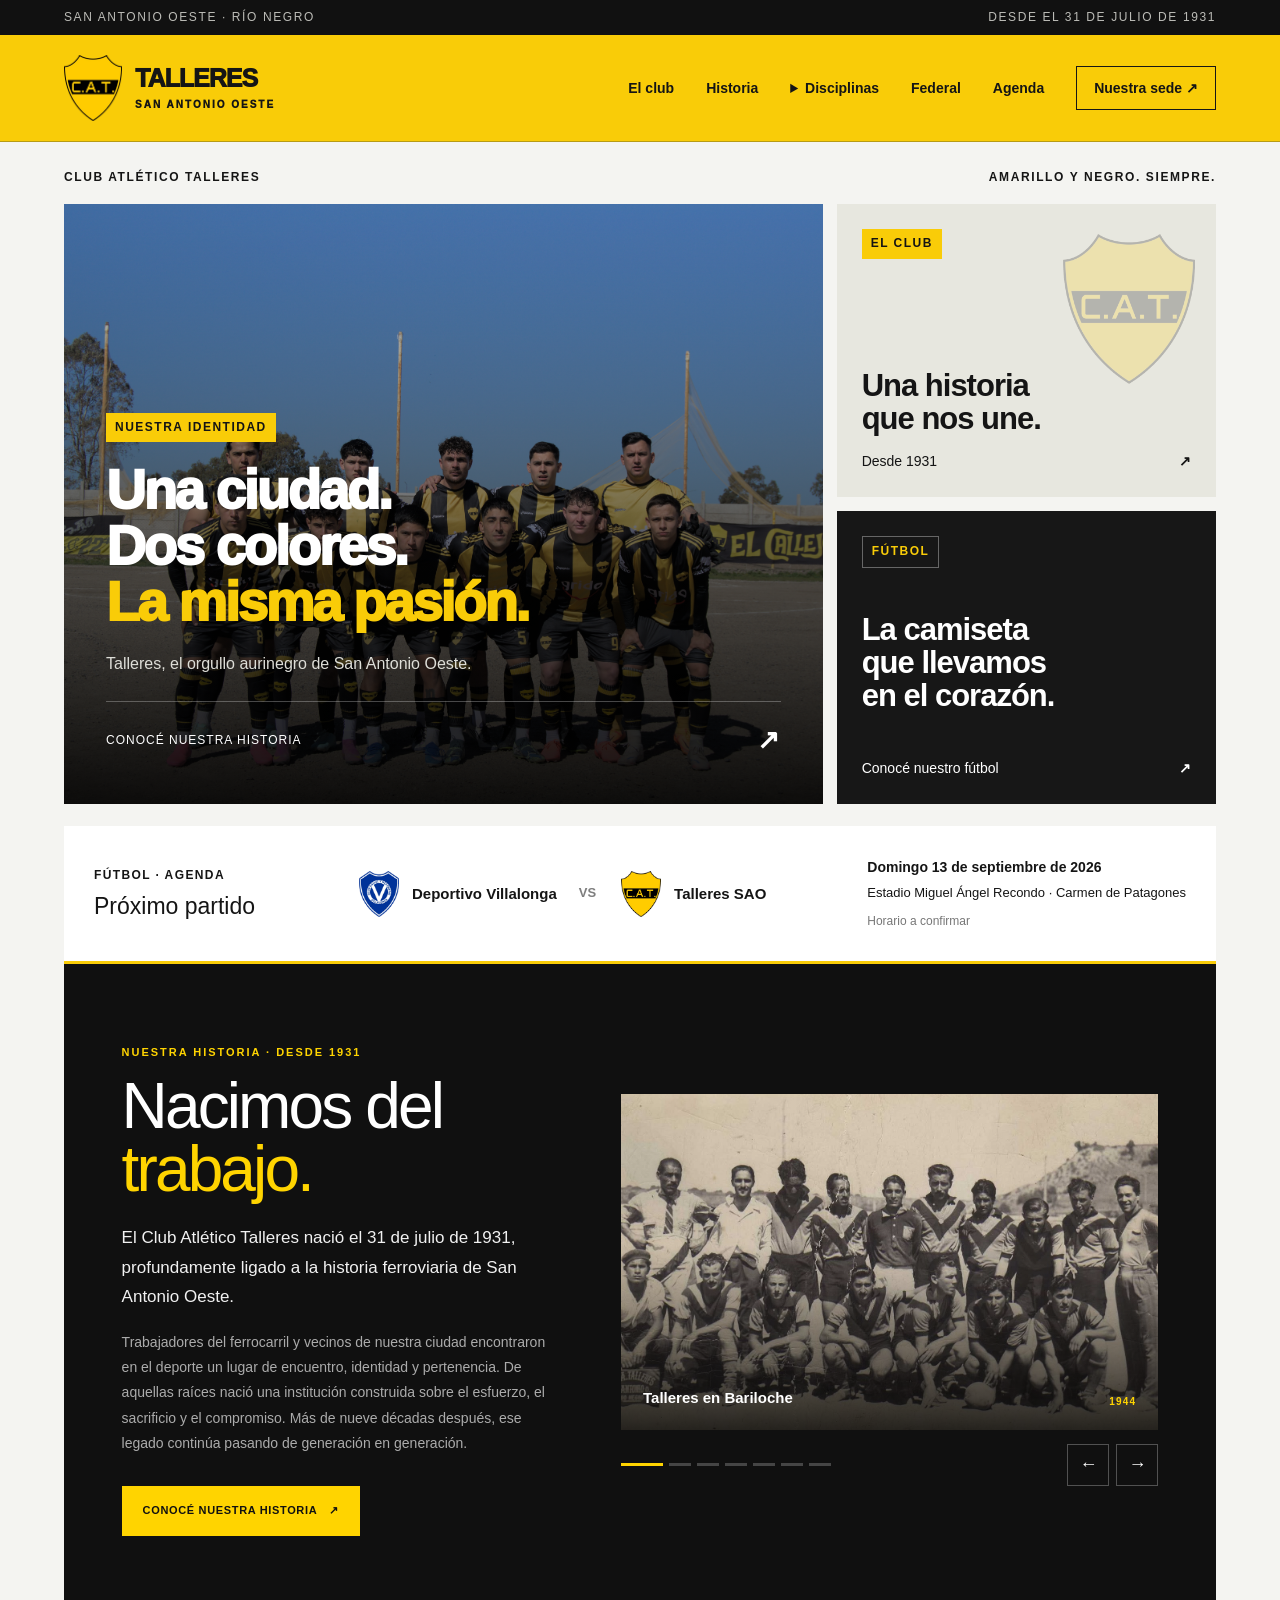
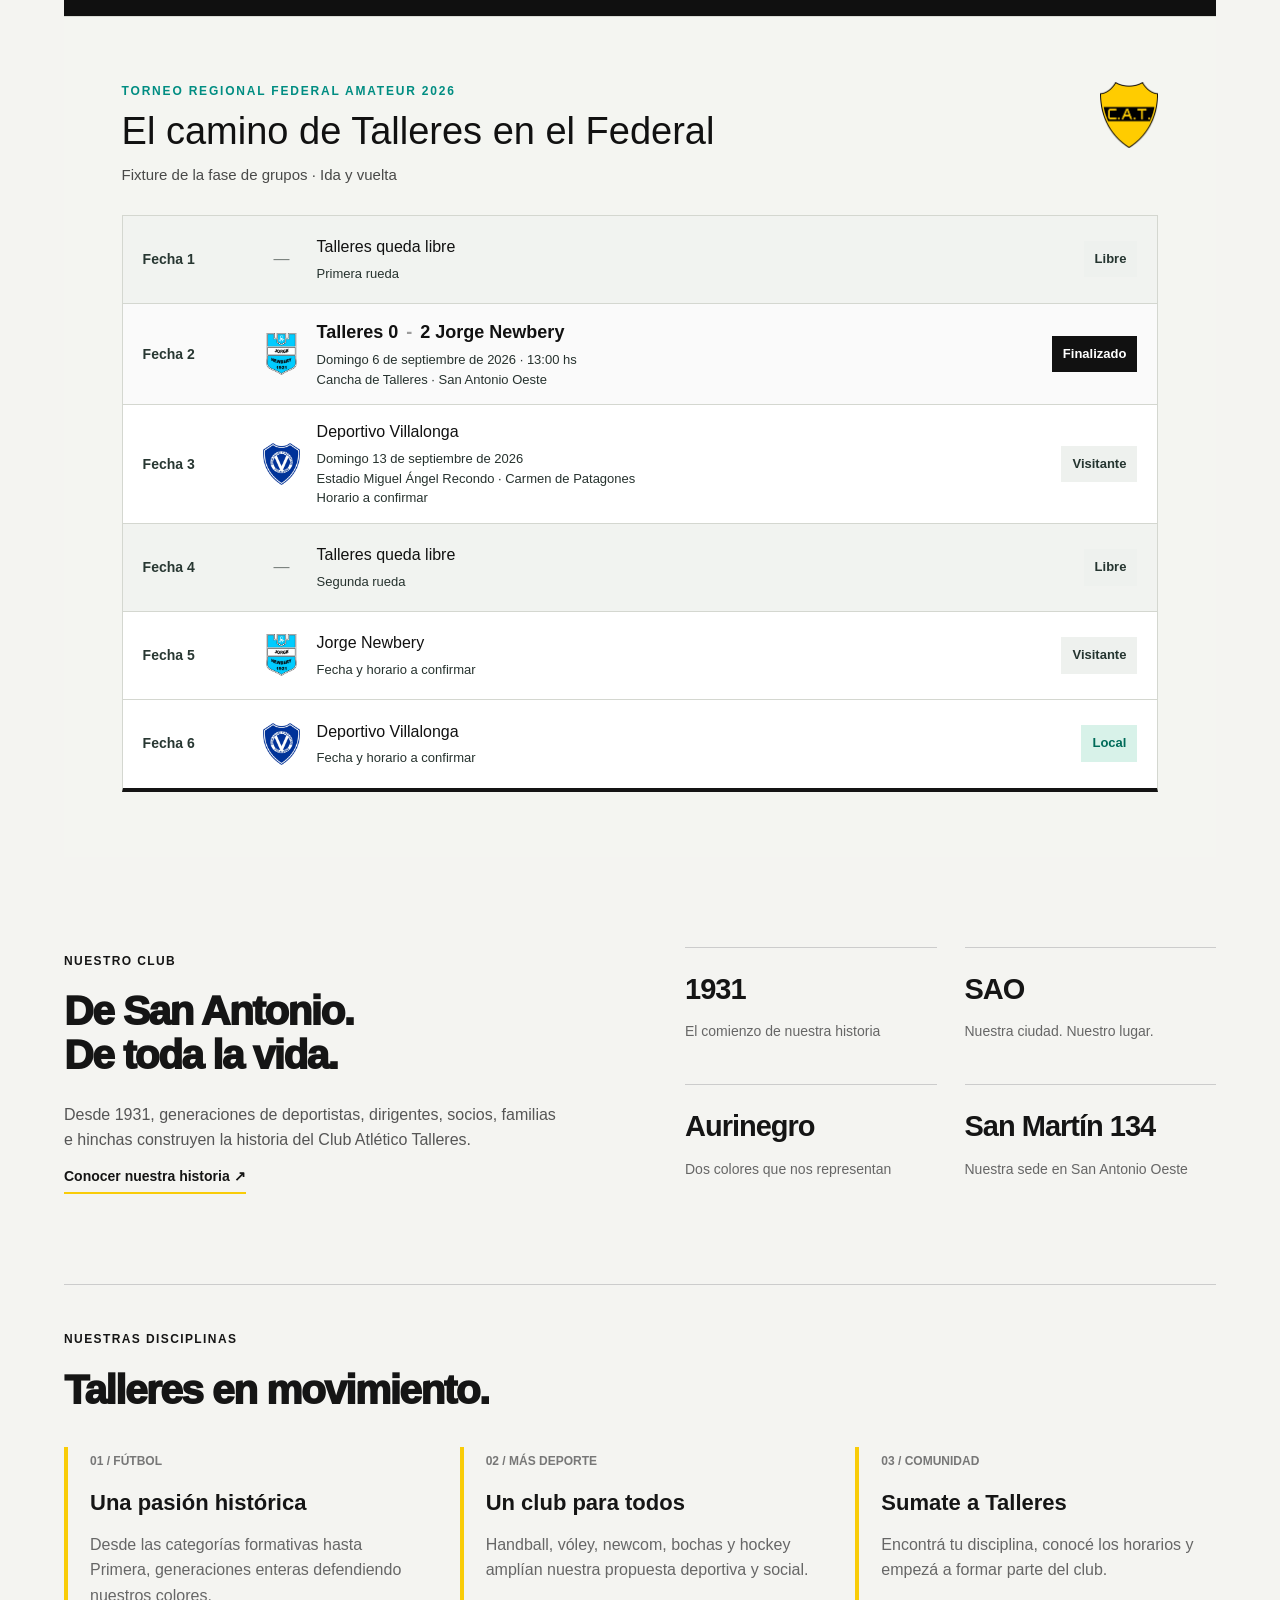
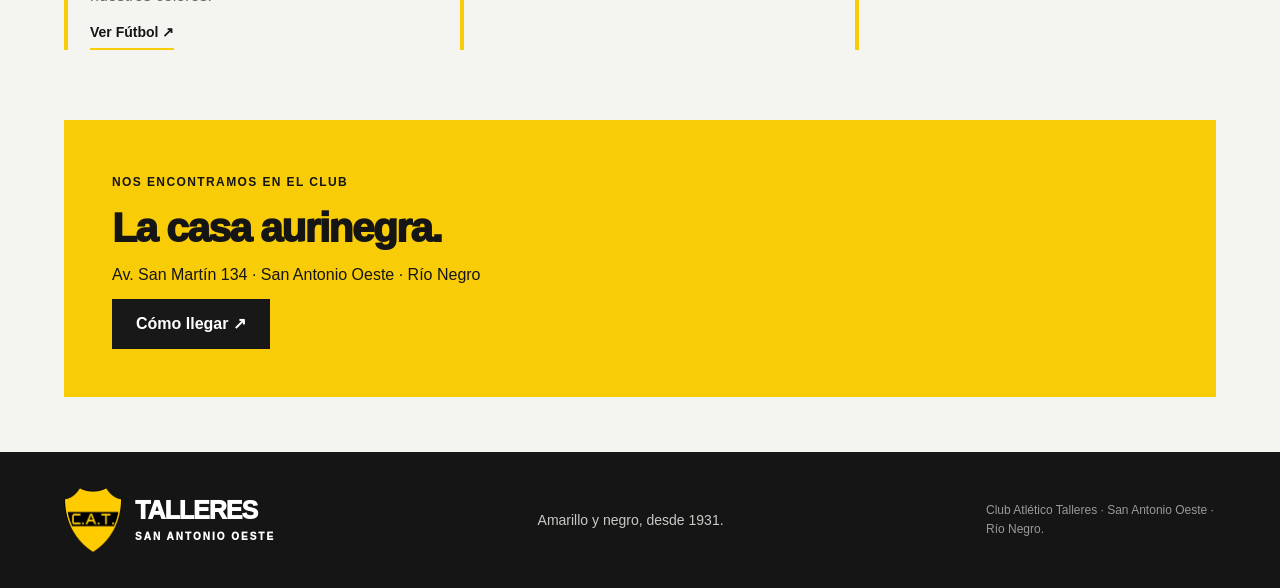
==== commit e2dd1ca5: "Actualizar menú de disciplinas" ====
--- a/index.html
+++ b/index.html
@@ -14,7 +14,7 @@
 
   <meta
     name="description"
-    content="Club Atlético Talleres de San Antonio Oeste. Historia, fútbol, actualidad y comunidad aurinegra."
+    content="Club Atlético Talleres de San Antonio Oeste. Historia, disciplinas, fútbol, actualidad y comunidad aurinegra."
   >
 
   <link
@@ -29,9 +29,16 @@
     as="image"
   >
 
+  <!-- CSS ORIGINAL -->
   <link
     rel="stylesheet"
     href="./index_files/index.DuceRrPT.css"
+  >
+
+  <!-- CSS DE DISCIPLINAS -->
+  <link
+    rel="stylesheet"
+    href="./index_files/disciplinas.css"
   >
 
 
@@ -146,7 +153,9 @@
     }
 
 
-    /* CARRUSEL */
+    /* ==================================================
+       CARRUSEL HISTORIA
+    ================================================== */
 
     .history-carousel {
       min-width: 0;
@@ -222,7 +231,6 @@
 
     .history-caption strong {
       color: #fff;
-
       font-size: 15px;
     }
 
@@ -269,13 +277,11 @@
 
     .history-dot.active {
       width: 42px;
-
       background: #ffd400;
     }
 
     .history-arrows {
       display: flex;
-
       gap: 7px;
     }
 
@@ -666,6 +672,8 @@
   </a>
 
 
+  <!-- BARRA SUPERIOR -->
+
   <div class="topline">
 
     <span>
@@ -680,7 +688,9 @@
 
 
 
-  <!-- HEADER -->
+  <!-- ==================================================
+       HEADER
+  ================================================== -->
 
   <header>
 
@@ -706,25 +716,65 @@
 
     <nav aria-label="Navegación principal">
 
+
       <a href="#club">
         El club
       </a>
 
+
       <a href="./historia.html">
         Historia
       </a>
 
-      <a href="#futbol">
-        Fútbol
-      </a>
+
+      <!-- DISCIPLINAS -->
+
+      <details class="nav-dropdown">
+
+        <summary>
+          Disciplinas
+        </summary>
+
+        <div class="nav-dropdown-menu">
+
+          <a href="./futbol.html">
+            FÚTBOL
+          </a>
+
+          <a href="./handball.html">
+            HANDBALL
+          </a>
+
+          <a href="./newcom.html">
+            NEWCOM
+          </a>
+
+          <a href="./voley.html">
+            VOLEY
+          </a>
+
+          <a href="./bochas.html">
+            BOCHAS
+          </a>
+
+          <a href="./hockey.html">
+            HOCKEY
+          </a>
+
+        </div>
+
+      </details>
+
 
       <a href="#federal">
         Federal
       </a>
 
+
       <a href="#agenda">
         Agenda
       </a>
+
 
       <a
         class="nav-contact"
@@ -733,12 +783,17 @@
         Nuestra sede ↗
       </a>
 
+
     </nav>
 
 
   </header>
 
 
+
+  <!-- ==================================================
+       CONTENIDO
+  ================================================== -->
 
   <main id="contenido">
 
@@ -846,7 +901,7 @@
 
         <a
           class="football-card"
-          href="#futbol"
+          href="./futbol.html"
         >
 
           <span class="tag">
@@ -860,7 +915,7 @@
           </h2>
 
           <span>
-            Identidad aurinegra
+            Conocé nuestro fútbol
             <b>↗</b>
           </span>
 
@@ -960,7 +1015,7 @@
 
 
     <!-- =================================================
-         RESUMEN DE HISTORIA
+         HISTORIA - RESUMEN
     ================================================== -->
 
     <section
@@ -971,6 +1026,8 @@
 
       <div class="history-home-grid">
 
+
+        <!-- TEXTO -->
 
         <div class="history-home-copy">
 
@@ -1033,6 +1090,8 @@
             >
 
 
+              <!-- 1944 -->
+
               <div class="history-slide">
 
                 <img
@@ -1055,6 +1114,8 @@
               </div>
 
 
+
+              <!-- 1945 -->
 
               <div class="history-slide">
 
@@ -1080,6 +1141,8 @@
 
 
 
+              <!-- 1950 -->
+
               <div class="history-slide">
 
                 <img
@@ -1104,6 +1167,8 @@
 
 
 
+              <!-- 1958 -->
+
               <div class="history-slide">
 
                 <img
@@ -1128,6 +1193,8 @@
 
 
 
+              <!-- 1973 -->
+
               <div class="history-slide">
 
                 <img
@@ -1152,6 +1219,8 @@
 
 
 
+              <!-- HANDBALL -->
+
               <div class="history-slide">
 
                 <img
@@ -1176,6 +1245,8 @@
 
 
 
+              <!-- TERRENO 1984 -->
+
               <div class="history-slide">
 
                 <img
@@ -1206,6 +1277,8 @@
 
 
 
+          <!-- CONTROLES -->
+
           <div class="history-controls">
 
 
@@ -1213,6 +1286,7 @@
               class="history-dots"
               id="historyDots"
             >
+
 
               <button
                 class="history-dot active"
@@ -1221,6 +1295,7 @@
                 aria-label="Foto 1"
               ></button>
 
+
               <button
                 class="history-dot"
                 type="button"
@@ -1228,6 +1303,7 @@
                 aria-label="Foto 2"
               ></button>
 
+
               <button
                 class="history-dot"
                 type="button"
@@ -1235,6 +1311,7 @@
                 aria-label="Foto 3"
               ></button>
 
+
               <button
                 class="history-dot"
                 type="button"
@@ -1242,6 +1319,7 @@
                 aria-label="Foto 4"
               ></button>
 
+
               <button
                 class="history-dot"
                 type="button"
@@ -1249,6 +1327,7 @@
                 aria-label="Foto 5"
               ></button>
 
+
               <button
                 class="history-dot"
                 type="button"
@@ -1256,12 +1335,14 @@
                 aria-label="Foto 6"
               ></button>
 
+
               <button
                 class="history-dot"
                 type="button"
                 data-slide="6"
                 aria-label="Foto 7"
               ></button>
+
 
             </div>
 
@@ -1354,16 +1435,20 @@
 
         <article class="federal-row free">
 
+
           <div class="federal-date">
             Fecha 1
           </div>
 
+
           <div class="federal-team">
+
 
             <span class="federal-no-logo">
               —
             </span>
 
+
             <div>
 
               <h3>
@@ -1376,12 +1461,15 @@
 
             </div>
 
+
           </div>
+
 
           <span class="federal-status libre">
             Libre
           </span>
 
+
         </article>
 
 
@@ -1389,19 +1477,24 @@
         <!-- FECHA 2 -->
 
         <article class="federal-row played">
+
 
           <div class="federal-date">
             Fecha 2
           </div>
 
+
           <div class="federal-team">
+
 
             <img
               src="./index_files/logos/jorge-newbery.png"
               alt="Jorge Newbery"
             >
 
+
             <div>
+
 
               <div class="match-result">
 
@@ -1419,6 +1512,7 @@
 
               </div>
 
+
               <p>
                 Domingo 6 de septiembre de 2026 · 13:00 hs
               </p>
@@ -1427,14 +1521,18 @@
                 Cancha de Talleres · San Antonio Oeste
               </p>
 
+
             </div>
 
+
           </div>
+
 
           <span class="federal-status finished">
             Finalizado
           </span>
 
+
         </article>
 
 
@@ -1442,18 +1540,22 @@
         <!-- FECHA 3 -->
 
         <article class="federal-row">
+
 
           <div class="federal-date">
             Fecha 3
           </div>
 
+
           <div class="federal-team">
+
 
             <img
               src="./index_files/logos/deportivo-villalonga.png"
               alt="Deportivo Villalonga"
             >
 
+
             <div>
 
               <h3>
@@ -1474,12 +1576,15 @@
 
             </div>
 
+
           </div>
+
 
           <span class="federal-status visitor">
             Visitante
           </span>
 
+
         </article>
 
 
@@ -1487,17 +1592,21 @@
         <!-- FECHA 4 -->
 
         <article class="federal-row free">
+
 
           <div class="federal-date">
             Fecha 4
           </div>
 
+
           <div class="federal-team">
+
 
             <span class="federal-no-logo">
               —
             </span>
 
+
             <div>
 
               <h3>
@@ -1510,12 +1619,15 @@
 
             </div>
 
+
           </div>
+
 
           <span class="federal-status libre">
             Libre
           </span>
 
+
         </article>
 
 
@@ -1523,18 +1635,22 @@
         <!-- FECHA 5 -->
 
         <article class="federal-row">
+
 
           <div class="federal-date">
             Fecha 5
           </div>
 
+
           <div class="federal-team">
+
 
             <img
               src="./index_files/logos/jorge-newbery.png"
               alt="Jorge Newbery"
             >
 
+
             <div>
 
               <h3>
@@ -1547,12 +1663,15 @@
 
             </div>
 
+
           </div>
+
 
           <span class="federal-status visitor">
             Visitante
           </span>
 
+
         </article>
 
 
@@ -1560,18 +1679,22 @@
         <!-- FECHA 6 -->
 
         <article class="federal-row">
+
 
           <div class="federal-date">
             Fecha 6
           </div>
 
+
           <div class="federal-team">
+
 
             <img
               src="./index_files/logos/deportivo-villalonga.png"
               alt="Deportivo Villalonga"
             >
 
+
             <div>
 
               <h3>
@@ -1584,11 +1707,14 @@
 
             </div>
 
+
           </div>
+
 
           <span class="federal-status local">
             Local
           </span>
+
 
         </article>
 
@@ -1612,20 +1738,24 @@
 
       <div class="club-heading">
 
+
         <span class="eyebrow">
           NUESTRO CLUB
         </span>
+
 
         <h2>
           De San Antonio.<br>
           De toda la vida.
         </h2>
+
 
         <p>
           Desde 1931, generaciones de deportistas, dirigentes,
           socios, familias e hinchas construyen la historia
           del Club Atlético Talleres.
         </p>
+
 
         <a
           class="textlink"
@@ -1634,6 +1764,7 @@
           Conocer nuestra historia ↗
         </a>
 
+
       </div>
 
 
@@ -1701,7 +1832,7 @@
 
 
     <!-- =================================================
-         FÚTBOL
+         DISCIPLINAS / FÚTBOL
     ================================================== -->
 
     <section
@@ -1712,14 +1843,17 @@
 
       <div>
 
+
         <span class="eyebrow">
-          PASIÓN POR EL FÚTBOL
+          NUESTRAS DISCIPLINAS
         </span>
 
+
         <h2>
-          Talleres en la cancha.
+          Talleres en movimiento.
         </h2>
 
+
       </div>
 
 
@@ -1730,51 +1864,61 @@
         <article>
 
           <span>
-            01 / COMPETENCIA
+            01 / FÚTBOL
           </span>
 
           <h3>
-            Liga Rionegrina
+            Una pasión histórica
           </h3>
 
           <p>
-            Subsede Atlántica. El fútbol de nuestra región,
-            con los colores de Talleres.
+            Desde las categorías formativas hasta Primera,
+            generaciones enteras defendiendo nuestros colores.
           </p>
 
+          <a
+            class="textlink"
+            href="./futbol.html"
+          >
+            Ver Fútbol ↗
+          </a>
+
         </article>
 
 
+
         <article>
 
           <span>
-            02 / NUESTRA CAMISETA
+            02 / MÁS DEPORTE
           </span>
 
           <h3>
-            Amarillo y negro
+            Un club para todos
           </h3>
 
           <p>
-            Una identidad que acompaña al club dentro
-            y fuera de la cancha.
+            Handball, vóley, newcom, bochas y hockey amplían
+            nuestra propuesta deportiva y social.
           </p>
 
         </article>
 
 
+
         <article>
 
           <span>
-            03 / ACTUALIDAD
+            03 / COMUNIDAD
           </span>
 
           <h3>
-            Noticias del equipo
+            Sumate a Talleres
           </h3>
 
           <p>
-            Resultados, fixture y actualidad de nuestros equipos.
+            Encontrá tu disciplina, conocé los horarios
+            y empezá a formar parte del club.
           </p>
 
         </article>
@@ -1796,17 +1940,21 @@
       id="contacto"
     >
 
+
       <span class="eyebrow">
         NOS ENCONTRAMOS EN EL CLUB
       </span>
 
+
       <h2>
         La casa aurinegra.
       </h2>
 
+
       <p>
         Av. San Martín 134 · San Antonio Oeste · Río Negro
       </p>
+
 
       <a
         href="https://www.google.com/maps/search/?api=1&query=Club+Atletico+Talleres+San+Martin+134+San+Antonio+Oeste"
@@ -1816,6 +1964,7 @@
         Cómo llegar ↗
       </a>
 
+
     </section>
 
 
@@ -1823,7 +1972,9 @@
 
 
 
-  <!-- FOOTER -->
+  <!-- ==================================================
+       FOOTER
+  ================================================== -->
 
   <footer>
 
@@ -1860,9 +2011,15 @@
 
 
 
-  <!-- CARRUSEL -->
+  <!-- ==================================================
+       JAVASCRIPT
+  ================================================== -->
 
   <script>
+
+    /* =============================================
+       CARRUSEL HISTORIA
+    ============================================= */
 
     const historyTrack =
       document.getElementById("historyTrack");
@@ -1973,28 +2130,36 @@
     }
 
 
-    historyNext.addEventListener(
-      "click",
-      () => {
-
-        nextHistorySlide();
-
-        startHistoryCarousel();
-
-      }
-    );
-
-
-    historyPrev.addEventListener(
-      "click",
-      () => {
-
-        previousHistorySlide();
-
-        startHistoryCarousel();
-
-      }
-    );
+    if (historyNext) {
+
+      historyNext.addEventListener(
+        "click",
+        () => {
+
+          nextHistorySlide();
+
+          startHistoryCarousel();
+
+        }
+      );
+
+    }
+
+
+    if (historyPrev) {
+
+      historyPrev.addEventListener(
+        "click",
+        () => {
+
+          previousHistorySlide();
+
+          startHistoryCarousel();
+
+        }
+      );
+
+    }
 
 
     historyDots.forEach(
@@ -2019,20 +2184,69 @@
     );
 
 
-    historyCarousel.addEventListener(
-      "mouseenter",
-      stopHistoryCarousel
+    if (historyCarousel) {
+
+      historyCarousel.addEventListener(
+        "mouseenter",
+        stopHistoryCarousel
+      );
+
+
+      historyCarousel.addEventListener(
+        "mouseleave",
+        startHistoryCarousel
+      );
+
+
+      startHistoryCarousel();
+
+    }
+
+
+
+    /* =============================================
+       CERRAR MENÚ DISCIPLINAS AL TOCAR AFUERA
+    ============================================= */
+
+    const disciplineDropdown =
+      document.querySelector(".nav-dropdown");
+
+
+    document.addEventListener(
+      "click",
+      event => {
+
+        if (
+          disciplineDropdown &&
+          !disciplineDropdown.contains(event.target)
+        ) {
+
+          disciplineDropdown.removeAttribute("open");
+
+        }
+
+      }
     );
 
 
-    historyCarousel.addEventListener(
-      "mouseleave",
-      startHistoryCarousel
+    /* ESC PARA CERRAR */
+
+    document.addEventListener(
+      "keydown",
+      event => {
+
+        if (
+          event.key === "Escape" &&
+          disciplineDropdown
+        ) {
+
+          disciplineDropdown.removeAttribute("open");
+
+        }
+
+      }
     );
 
-
-    startHistoryCarousel();
-
   </script>
 
 
